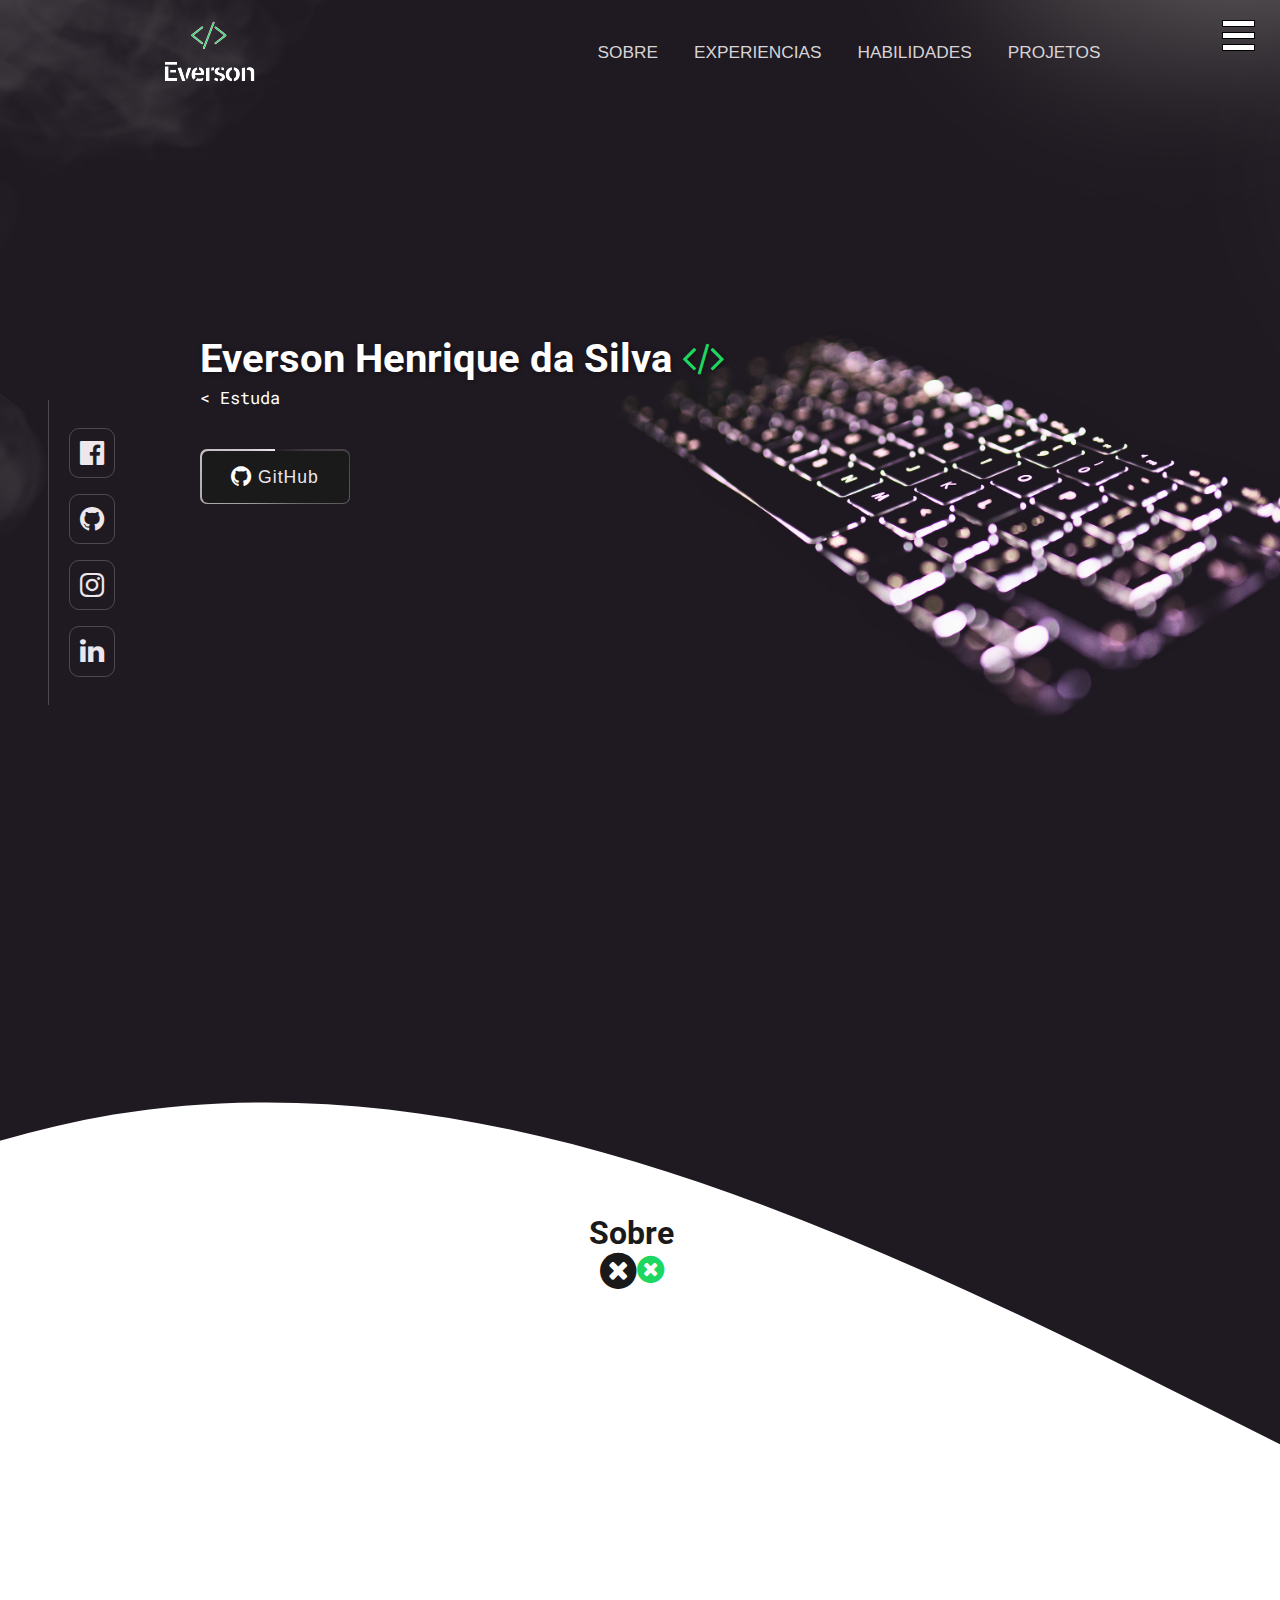
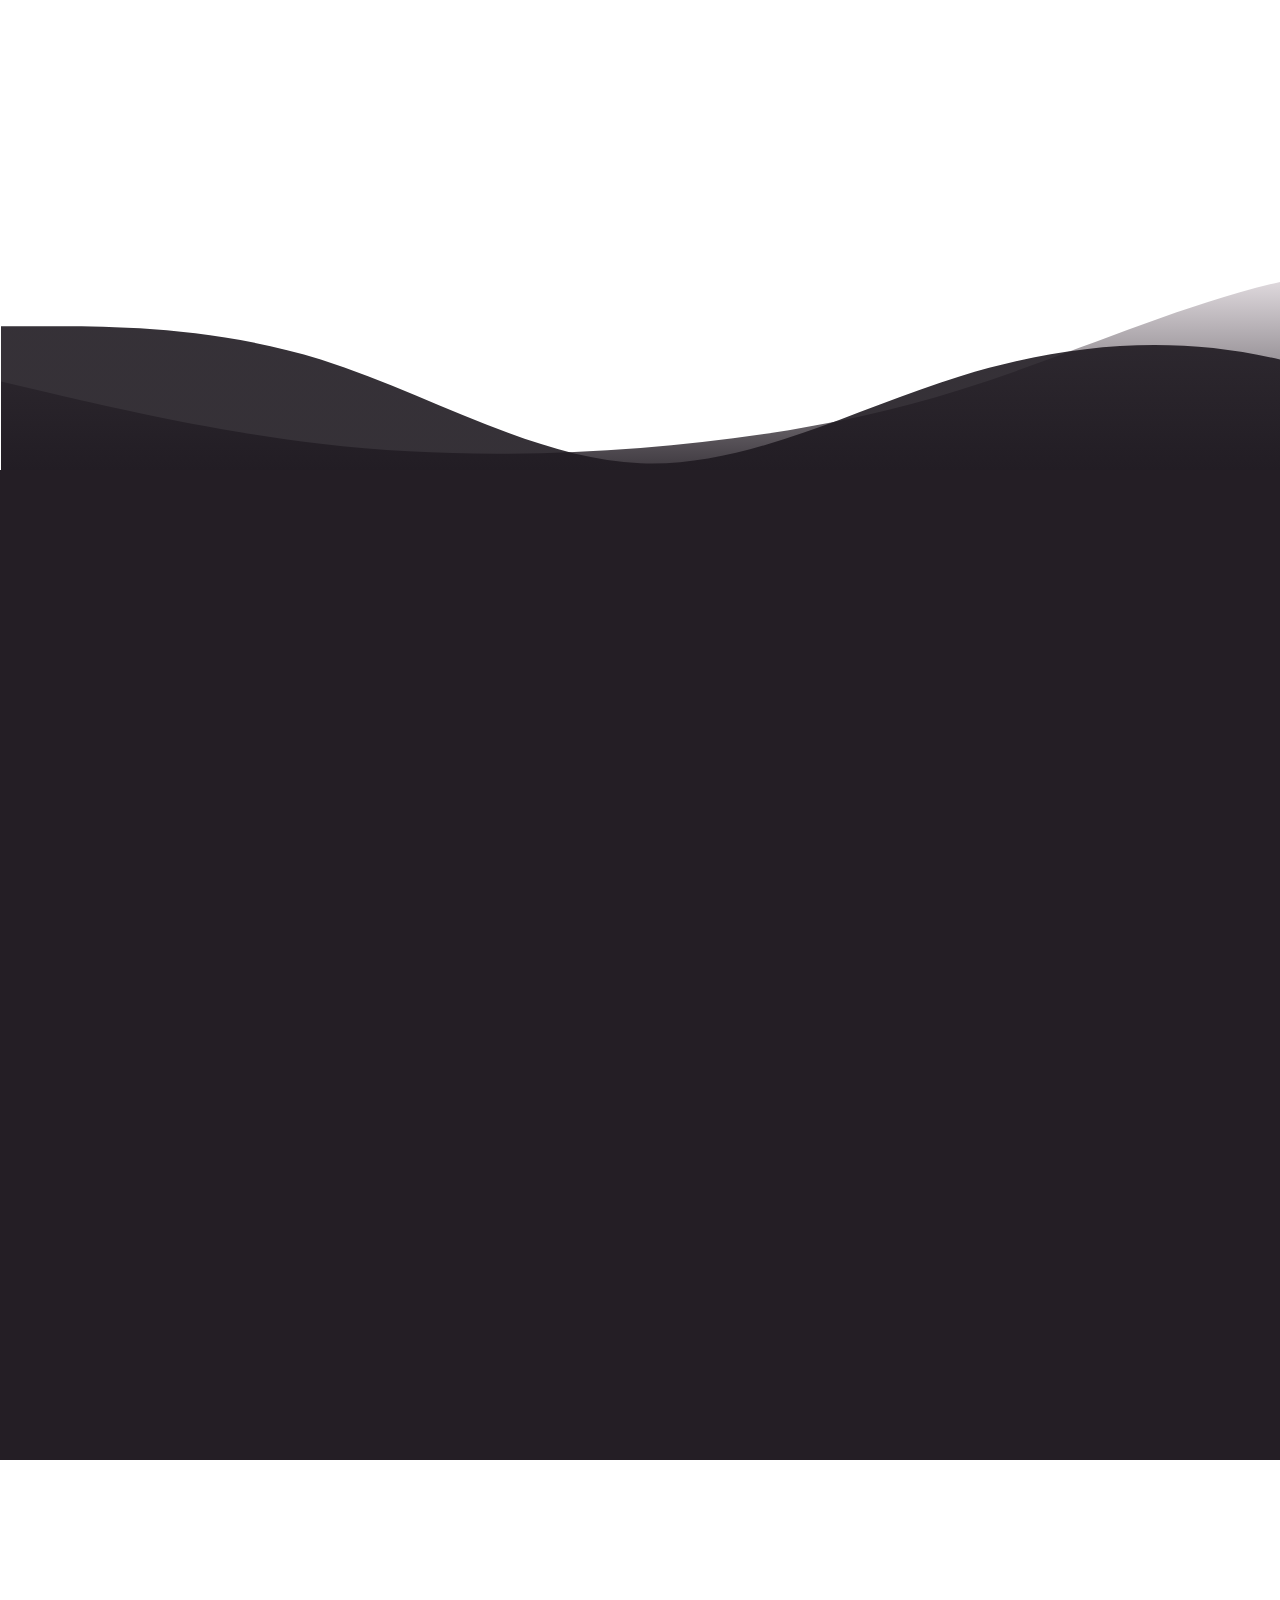
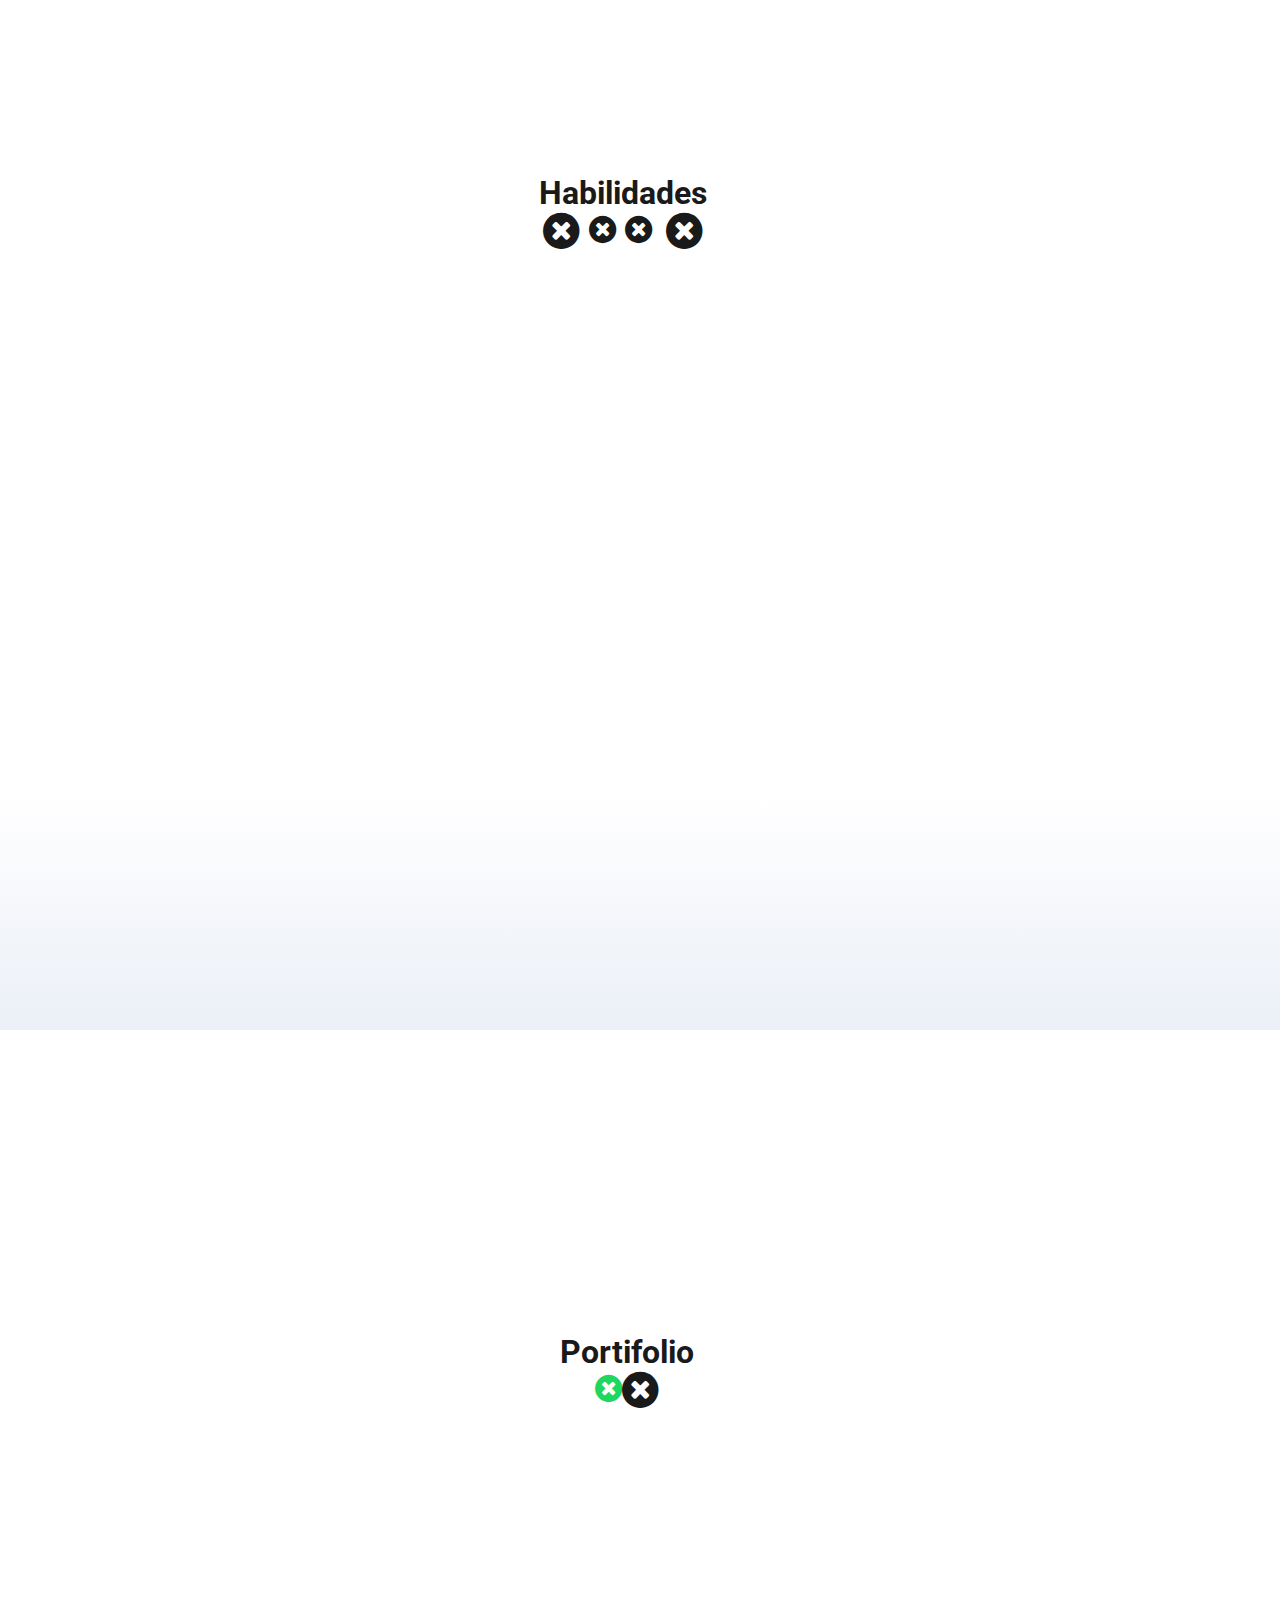
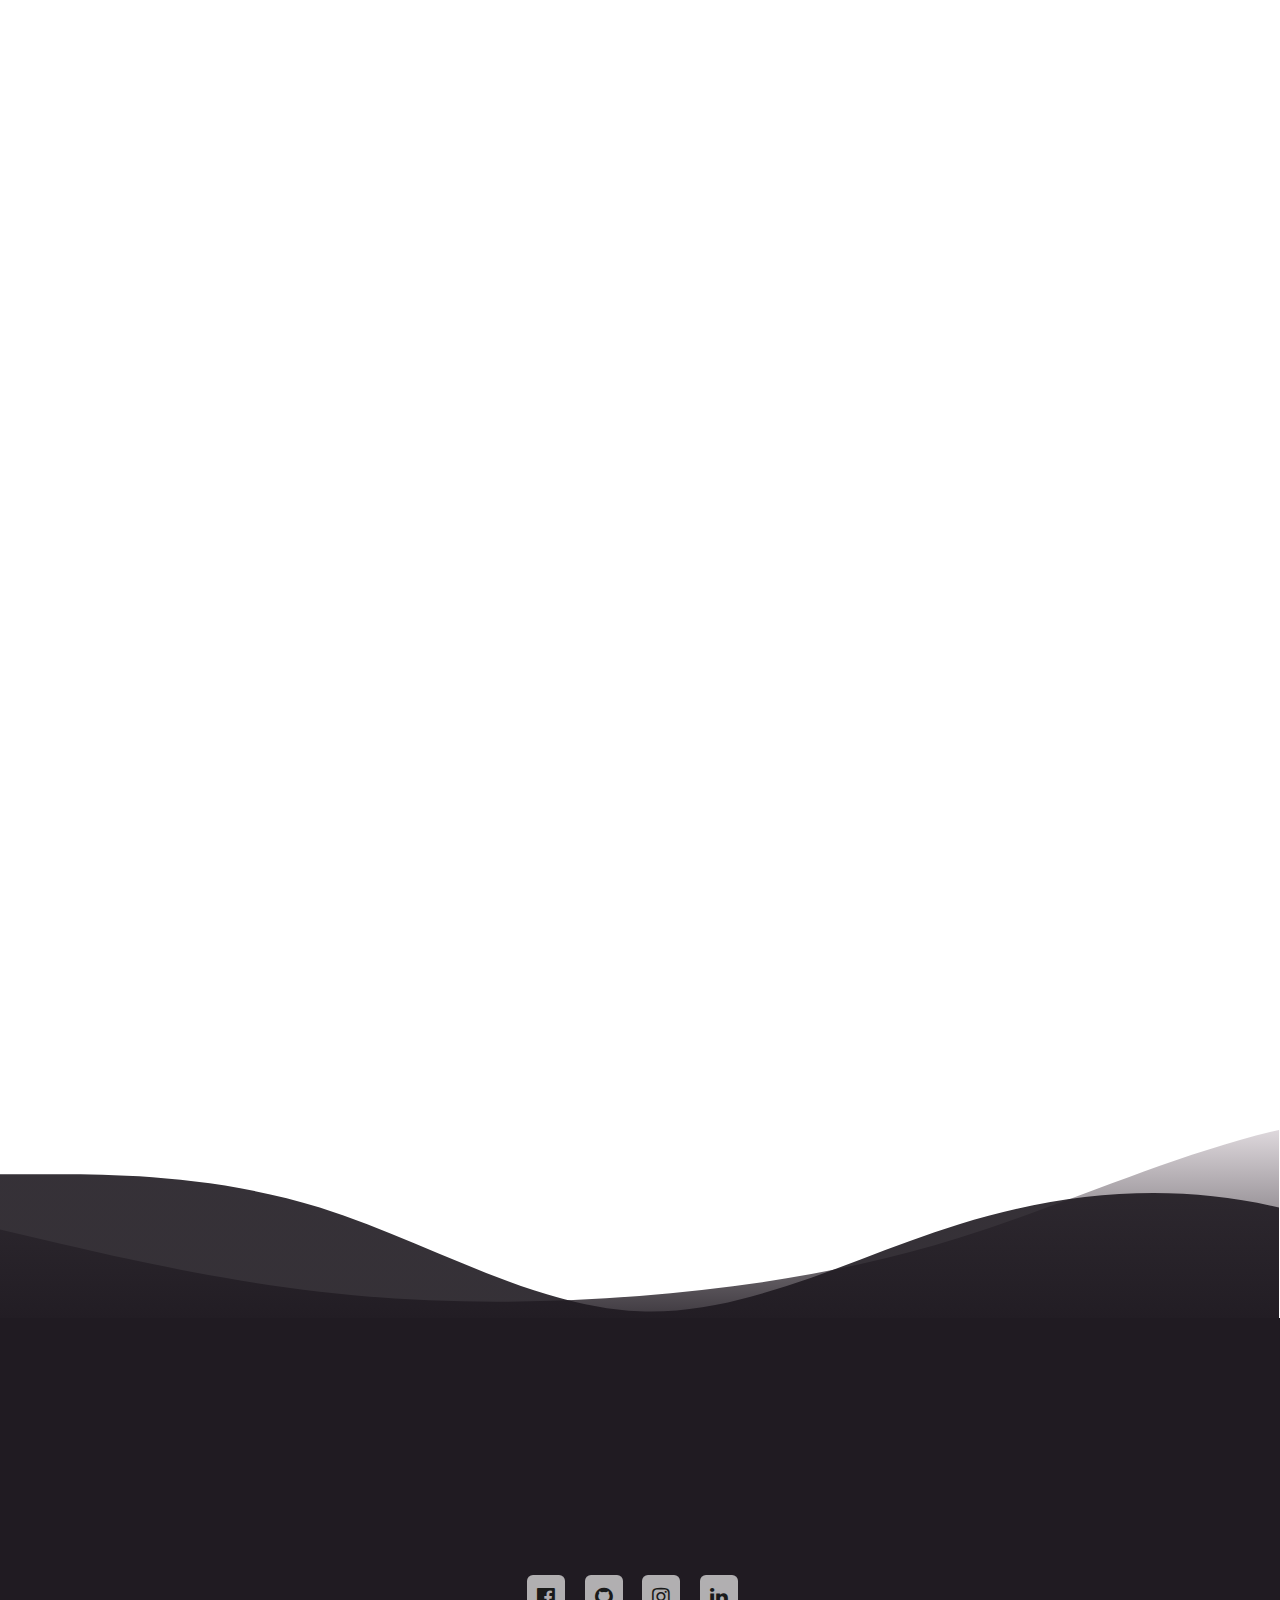
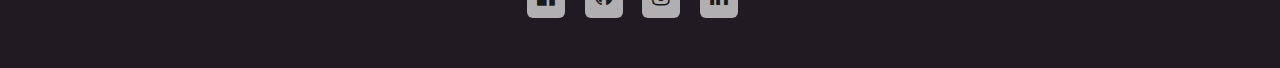
==== newPortifolio/index.html @ 1d838798 "Update index.html" ====
<!DOCTYPE html>
<html lang="pt-br">
<head>
    <meta charset="UTF-8">
    <meta http-equiv="X-UA-Compatible" content="IE=edge">
    <meta name="viewport" content="width=device-width, initial-scale=1.0">
    <title>Everson Henrique</title>
    <link rel="shortcut icon" href="../newPortifolio/imagens/favicon/favicon.ico" type="image/x-icon">
    <!-- CSS Principal -->
    <link rel="stylesheet" href="../newPortifolio/css/style.css" media="all">
    <!-- MediaQuery (CSS) -->
    <link rel="stylesheet" href="../newPortifolio/css/mediaQuery/style.css">
    <!-- Biblioteca para icones -->
    <link rel="stylesheet" href="https://cdnjs.cloudflare.com/ajax/libs/font-awesome/4.7.0/css/font-awesome.min.css">

</head>
<body>
    <main>
        <div id="barras">
            <div class="menu"></div>
            <div class="menu"></div>
            <div class="menu"></div>
        </div>
        <nav class="nav-off" id="menu">
            <div>
                <a href="#sobre" target="_self">sobre</a>
                <a href="#experi" target="_self">experiencias</a>
                <a href="#ling" target="_self">habilidades</a>
                <a href="#port" target="_self">projetos</a>
            </div>
            <span style="display: none;">
                <a href="https://www.facebook.com/eversoHenrique" target="_blank" rel="external"><i class="fa fa-facebook-official" aria-hidden="true"></i></a>
                <a href="https://github.com/EversonHenr1/" target="_blank" rel="external"><i class="fa fa-github"></i></a>
                <a href="https://www.instagram.com/everson_henr1/" target="_blank" rel="external"><i class="fa fa-instagram"></i></a>
                <a href="https://www.linkedin.com/in/everson-henrique-da-silva/" target="_blank" rel="external"><i class="fa fa-linkedin"></i></a>
            </span>
        </nav>
        <section id="home" >
            <header>
                <div>
                    <img src="../newPortifolio/imagens/logo/logo_180px.png" alt="logo" class="logo">
                </div>
                <div class="init-hidden">
                    <a href="#sobre" target="_self">sobre</a>
                    <a href="#experi" target="_self">experiencias</a>
                    <a href="#ling" target="_self">habilidades</a>
                    <a href="#port" target="_self">projetos</a>
                </div>
            </header>
            <div class="social fa-stack fa-lg"> 
                <a href="https://www.facebook.com/eversoHenrique" target="_blank" rel="external"><i class="fa fa-facebook-official" aria-hidden="true"></i></a>
                <a href="https://github.com/EversonHenr1/" target="_blank" rel="external"><i class="fa fa-github"></i></a>
                <a href="https://www.instagram.com/everson_henr1/" target="_blank" rel="external"><i class="fa fa-instagram"></i></a>
                <a href="https://www.linkedin.com/in/everson-henrique-da-silva/" target="_blank" rel="external"><i class="fa fa-linkedin"></i></a>
            </div>
            <article>
                <h1>Everson Henrique da Silva <i class="fa fa-code" aria-hidden="true" style="color: #1ed760;"></i></h1>
                <p id="legenda"></p>
                <div class="containerBtn">
                    <div class="btnDiv">
                        <a href="https://github.com/EversonHenr1/" target="_blank" rel="external" class="btn_rotation"><i class="fa fa-github fa-lg" style="color: white;"></i> GitHub</a>
                    </div>
                </div>
            </article>
        </section>
        <section id="perfil">
            <h2 id="sobre">     
                <span>
                    <i class="fa fa-times-circle fa-lg" aria-hidden="true"></i><i class="fa fa-times-circle" aria-hidden="true" style="color: #1ed760;"></i>
                </span>
                Sobre
            </h2>
            <div id="container-foto" class="init-hidden">
                <img src="../newPortifolio/imagens/eu.jpg" alt="Foto Everson Henrique" id="eu">
            </div>
            <article class="init-hidden">
                <p>Olá meu nome é Everson Henrique, tenho 19 anos já trabalhei como jovem aprendeiz administrativo e no supermercado X; durante minha jornada percebi que deveria seguir na areá de tecnogia pela qual tenho paixão e muita vontade de aprender, curso Analise e Desenvolvimento de Sistemas no centro universitario Eniac; durante todas minhas experiencias busquei sempre aprender diversas habilidades como: Comunicação assertiva, pro-atividade, Agilidade, Pensamento critico. e hoje em dia busco minha primeira oportunidade de entrar na areá de Tecnologia.</p>
                <ul>
                    <li><strong>nome: </strong> Everson Henrique</li>
                    <li><strong>idade: </strong>19 anos</li>
                    <li><strong style="padding-right: 7px;">email:</strong>eversonhenriquepro781@gmail.com</li>
                    <li><strong>cel: </strong>(11) 95410-8044</li>
                    <li><strong>cidade: </strong>Guarulhos - SP</li>
                </ul>
                <a href="../newPortifolio/dowload/curriculo.rar" class="btn_green" class="init-hidden" style="z-index: 1;"  type="application/x-rar-compressed" id="btn_curriculo">
                    curriculo   
                    <i class="fa fa-cloud-download fa-lg" aria-hidden="true"></i>
                </a>
            </article>
            <div class="onda">
                <img src="../newPortifolio/imagens/svg/wave.svg" alt="fundo em formato de onda">
            </div>
        </section>
        <section id="experiencia">
            <article>
                <aside id="containerEX" class="init-hidden">
                    <h2 id="experi">
                        <span>
                            <i class="fa fa-times-circle" aria-hidden="true" style="color: #1ed760;"></i><i class="fa fa-times-circle fa-lg" aria-hidden="true"></i>
                        </span>
                        Experiências
                    </h2>
                    <h3>Empresas</h3>
                    <ul>
                        <li id="ex1" class="btnHoverEX">New</li>
                        <li id="ex2">Pajuçara</li>
                        <li id="ex3">XSupermecados</li>
                    </ul>
                </aside>
                <aside id="containerDesc" class="init-hidden">
                    <div>
                    <h3 id="titulo">Estagiario ou Junior TI</h3>
                    <span id="data">
                        coming soon
                    </span>
                    <p id="text">Estou em busca de uma oportunidade na qual possa adquirir novas experiências, como ingressante na área de TI, na qual curso faculade e conheço algumas linguagens como apresentado abaixo;</p>
                    <a href="" class="btn_green" id="site" target="_blank">site <i class="fa fa-external-link" aria-hidden="true"></i></a> 
                    <a href=""  class="btn_green" id="linkedin" target="_blank"> linkedin<i class="fa fa-linkedin-square" aria-hidden="true"></i></a>
                    </div>
                </aside>
            </article>
        </section>
        <section id="habilidades">
            <h2 id="ling">
                <span>
                    <i class="fa fa-times-circle fa-lg" aria-hidden="true" ></i>
                    <i class="fa fa-times-circle" aria-hidden="true" ></i>
                    <i class="fa fa-times-circle" aria-hidden="true" ></i>
                    <i class="fa fa-times-circle fa-lg" aria-hidden="true" style="margin-left: 5px;"></i>
                </span>
                Habilidades
            </h2>
            <article id="container-graficos" class="init-hidden">
                <i class="fa fa-times-circle fa-2x" aria-hidden="true" style="float: right;"></i>
                <aside>
                    <div>
                        <span>Excel</span>
                        <p>(40%)</p>
                        <div class="bar">
                            <div class="progress" style="width: 40%;"></div>
                        </div>
                    </div> 
                    <div> 
                        <span>HTML</span>
                        <p>(70%)</p>
                        <div class="bar">
                            <div class="progress" style="width: 70%;"></div>
                        </div> 
                    </div>
                    <div>  
                        <span>CSS</span>
                        <p>(68%)</p>
                        <div class="bar">
                            <div class="progress" style="width: 68%;"></div>
                        </div> 
                    </div> 
                    <div>    
                        <span>Javascript</span>
                        <p>(30%)</p>
                        <div class="bar">
                          <div class="progress" style="width: 30%;"></div>
                        </div> 
                    </div>
                    <div>   
                        <span>Banco SQL</span>
                        <p>(40%)</p>
                        <div class="bar">
                            <div class="progress" style="width: 40%;"></div>
                        </div>
                    </div> 
                    <div>
                        <span>JAVA (Android)</span>
                        <p>(45%)</p>
                        <div class="bar">
                            <div class="progress" style="width: 45%;"></div>
                        </div>
                    </div>
                    <div>
                        <span>XML (Android)</span>
                        <p>(70%)</p>
                        <div class="bar">
                            <div class="progress" style="width: 70%;"></div>
                        </div>
                    </div>
                    <div>
                        <span>Linguagem C</span>
                        <p>(35%)</p>
                        <div class="bar">
                            <div class="progress" style="width: 35%;"></div>
                        </div>
                    </div>
                    <div>
                        <span>Linguagem UML</span>
                        <p>(36%)</p>
                        <div class="bar">
                            <div class="progress" style="width: 36%;"></div>
                        </div>
                    </div> 
                </aside>
                <i class="fa fa-times-circle fa-2x" aria-hidden="true"></i>
                <i class="fa fa-times fa-2x" aria-hidden="true"></i>
            </article>
        </section>
        <section id="projetos">
            <h2 id="port">
                <span>
                    <i class="fa fa-times-circle" aria-hidden="true" style="color: #1ed760;"></i><i class="fa fa-times-circle fa-lg" aria-hidden="true"></i>
                </span>
                Portifolio
            </h2>
            <article>
                <div class="projeto  init-hidden" id="zoo">
                    <a href="https://eversonhenr1.github.io/site_Zoologico_Guarulhos/Zoologico/" target="_blank">
                        <div>
                            <i class="fa fa-link fa-5x" aria-hidden="true"></i>
                            <h4>zoologico guarulhos</h4>
                            <p>Projeto acâdemico (primeiro site), reformulação site site Zoologico de Guarulhos</p>
                        </div>
                    </a> 
                </div>
                <div class="projeto init-hidden" id="cp">
                    <a href="https://eversonhenr1.github.io/site_Cp_Fitness/Home/" target="_blank">
                        <div>
                            <i class="fa fa-link fa-5x" aria-hidden="true"></i>
                            <h4>Academia CP Fitness</h4>
                            <p>Projeto acâdemico (primeiro site com banco de dados), desenvolver um site que tenha Banco da dados SQL</p>
                        </div>
                    </a> 
                </div>
                <div class="projeto init-hidden" id="zooNEW" >
                    <a href="#zooNEw" >
                        <div style="cursor: not-allowed;">
                            <i class="fa fa-lock fa-5x" aria-hidden="true"></i>
                            <h4>Zoologico reformulado</h4>
                            <p>Em processo de Desenvolvimento. reformulação do meu primeiro site com novos conhecimentos adquiridos</p>
                        </div>
                    </a> 
                </div>
                <div class="projeto init-hidden" id="porti">
                    <a href="https://eversonhenr1.github.io/portifolio/" target="_blank">
                        <div>
                            <i class="fa fa-link fa-5x" aria-hidden="true"></i>
                            <h4>Portifolio Base</h4>
                            <p>Primeiro portifolio desenvolvido, somente para adquirir uma base</p>
                        </div>
                    </a>
                </div>
                <div class="projeto init-hidden" id="multiplica">
                    <a href="https://www.youtube.com/watch?v=cGCnGwEJFhk" target="_blank">
                        <div>
                            <i class="fa fa-youtube-play fa-5x" aria-hidden="true"></i>
                            <h4>Multiplica</h4>
                            <p>Aplicativo de finanças desenvolvido em JAVA,XML,SQL Lite no Android Studio</p>
                        </div>
                    </a>
                </div>
            </article> 
            <div class="onda">
                <img src="../newPortifolio/imagens/svg/wave.svg" alt="imagem de fundo com formato de onda">
            </div>
        </section>
        <footer>
            <h3 class="init-hidden">Everson Henrique da Silva</h3>
            <div class="init-hidden">
                <h4>Imagem</h4>
                <a href="https://br.freepik.com/vetores-gratis/fundo-desfocado-em-tom-pastel-de-pessego-suave_16359104.htm#query=texturas%20degrade&position=18&from_view=search&track=ais" target="_blank">Imagem de rawpixel.com no Freepik </a> 
            </div>
            <h4 class="init-hidden">Social</h4>
            <a href="https://www.facebook.com/eversoHenrique" target="_blank" rel="external"><i class="fa fa-facebook-official"></i></a>
            <a href="https://github.com/EversonHenr1/" target="_blank" rel="external"><i class="fa fa-github"></i></a>
            <a href="https://www.instagram.com/everson_henr1/" target="_blank" rel="external"><i class="fa fa-instagram"></i></a>
            <a href="https://www.linkedin.com/in/everson-henrique-da-silva/" target="_blank" rel="external"><i class="fa fa-linkedin"></i></a>
            <p class="init-hidden">© Copyright 2023 - Everson Henrique - Todos os direitos Reservados.</p>
        </footer>
    </main>
    <script src="../newPortifolio/javaScript/scroll.js"></script>
    <script src="../newPortifolio/javaScript/interacoes.js"></script>
</body>
</html>
---- newPortifolio/css/style.css ----
@charset "UTF-8";

/* Fontes */

@import url('https://fonts.cdnfonts.com/css/gotham');
@import url('https://fonts.googleapis.com/css2?family=Roboto+Mono:wght@400;500;700&display=swap');
@import url('https://fonts.googleapis.com/css2?family=Alfa+Slab+One&family=Chivo+Mono:wght@300&family=Kanit:wght@600;900&family=Roboto:wght@100;400;500&display=swap');


/* Variaveis */

:root{
    
    --cor-fundo-1:#1F1A21;
    --cor-destaque-1:#1ed760;
    --cor-destaque-2:#17C3B2;
    --cor-detalhes-1:#EDE7EB;
    --fonte-normal-1:Gotham,Arial, Helvetica, sans-serif;
    --fonte-mono-1:Roboto Mono,'Courier New', Courier, monospace;
}

/* Configurações Gerais */

*{
    margin: 0px;
    padding: 0px;
    box-sizing: border-box;
    color: var(--cor-fundo-1);
    font-family: var(--fonte-normal-1);
}

/* Padrão */

section{
    min-height: 100vh;

    max-width: 100vw; 
    transition: width 0.6s ease-in-out;
}
a{
    text-decoration: none;
    font-size: 1.1em;
}
li{
    font-family: var(--fonte-normal-1);
}
p{
    font-family: var(--fonte-normal-1);
    font-size: 1.07em;
    line-height: 1.3em;
}
h1{
    color: white;
}
h2{
    padding: 5px 0px;
    font-size: 2em;
    width: min-content;
    display: flex;
    flex-wrap: wrap-reverse;
    color: var(--cor-fundo-1);
    justify-content: center;
    margin: auto;
    font-family:Roboto;
    position: absolute;
    top:30% ;
    left: 50%;
    transform:translate(-60%,-50%);
}
h2 >span > i{
    color: var(--cor-fundo-1);
}
h3{
    font-family:Arial, Helvetica, sans-serif;
    font-weight: lighter;
    color: white;
}

/* Classes */

/* BOTÕES */

/* Botão Rotatorio */

.containerBtn{
    margin-top: 40px;
}
.btnDiv{
    display: flex;
    position: relative;
    width: 150px;
    height: 55px;
    border-radius: 7px;
    overflow: hidden;
    align-items: center;
    justify-content: center;
}
.btnDiv::before{
    content: "";
    position: absolute;
    width: 200px;
    height: 200px;
    background: conic-gradient(#1F1A21,var(--cor-detalhes-1));
    animation:  rotacao 1.9s ease infinite;
    transition:  1s ease;
}
@keyframes rotacao {
    100%{
        transform: rotate(360deg);
    }
}
.containerBtn:hover .btnDiv::before{
    background: var(--cor-detalhes-1);
}
a.btn_rotation{
    position: absolute;
    display: block;
    width: 147px;
    height: 52px;
    background-color: var(--cor-fundo-1);
    text-align: center;
    line-height: 52px;
    border-radius: 6px;
    color: var(--cor-detalhes-1);
    font-size: 1.1em;
    letter-spacing: 1px;
}
/* Botão Green - Icones */
.btn_green{
    position: relative;
    text-transform: uppercase;
    padding: 23px 40px;
    border: 1px solid rgba(0, 0, 0, 0.151);
    font-size: 1.1em;
    background-color: white;
    transition: 0.4s ease-in-out;  
}
.btn_green::before{
    content: " ";
    width: 0%;
    height: 0%;
    bottom: 0px;
    left: 0px;
    transition: 0.4s ease-in-out;
    background-color: transparent;
    position: absolute;
    z-index: 1;
}
.btn_green:hover{
    border-width:0px;
}
.btn_green:hover::before{
    width: 100%;
    height: 100%;
    left: 50%;
    top: 50%;
    transform: translate(-50%,-50%);
    border: 3px solid var(--cor-destaque-1);
    box-shadow: 1px 1px 3px #1ed75f3a;
}
.btn_green > i:nth-child(1){
    margin-left: 24px;
}
/* Barras de experiencias*/
.bar{
    width: 350px;
    height: 25px;
    background-color: #ffffffce;
    border: 1px solid var(--cor-fundo-1);
    margin-top: 6px;
}
.progress{
    width: 20%;
    height: 100%;
    border-right: 1px solid var(--cor-fundo-1) ;
    background-color: var(--cor-destaque-1);
}
/* Cabeçario */
header{
    padding-top: 20px;
    display: flex;
    align-items: center;
    justify-content: space-around;
}
header > div{
    display: flex;
}
header > div > a{
    color: #d8d3d6;
    display: block;
    cursor: pointer;
    font-size: 1.08em;
    padding: 5px;
    margin: 13px;
    text-transform: uppercase;
    position: relative;
}
header > div > a::after{
    content: " ";
    width:  0%;
    height: 3px;
    background-color: var(--cor-destaque-1);
    position: absolute;
    top: 30px;
    left: 0px;
    transition: 0.5s ease-in-out;
}
header > div > a:hover::after{
    width: 100%;
}
/* Home */
#home{
    background-color: var(--cor-fundo-1);
    background: url(../background/background.png) center center no-repeat;
    background-size: cover;
    position: relative;
}
/* Home - Social */
#home > div{
    position: absolute;
    top:400px;
    margin-left: 48px;
    height: max-content;
    padding: 20px;
    border-left: 1px solid #ffffff34;
}
#home > div > a{
    display: block;
}
#home > div > a > i{
    font-size: 1.2em;
    margin:8px 0px;
    padding: 10px;
    color: var(--cor-detalhes-1);
    border: 1.8px ridge #ffffff34;
    border-radius: 10px;
} 
#home > div > a:hover > i{
    transition: all 0.25s ease-in-out;
    border-color: var(--cor-detalhes-1);
    color: var(--cor-fundo-1);
    background-color: #ffffff34;
} 
#home >div:hover{
    transition: border 0.25s ease-in-out;
    border-color: #1ed760;
}
/* Home - Titulo/Nome */
#home > article{
    width: fit-content;
    margin-top: 250px;
    margin-left: 200px;
}
#home > article > h1{
    font-size: 2.5em;
    font-family: "roboto";
    text-shadow: 1px 1px 5px #0000006b;
    margin-bottom: 5px;
}
#home > article > p{
    color: white;
    font-family: var(--fonte-mono-1);
}
/* Menu */
#barras{
    width:min-content;
    z-index: 2;
    display: flex;
    flex-wrap: wrap;
    padding: 10px;
    overflow: hidden;
    position: fixed;
    top: 10px;
    right: 15px;
    cursor: pointer;
   transition: 0.4S ease-in-out;
}
.menu{
    width: 33px;
    margin-bottom: 5px;
    height: 7px;
    border: 1px solid black;
    transition: 0.5s ease-in-out;
    background-color: white;
}
.xBAr:nth-of-type(1){
    transform:rotate(60deg);
    translate: 0px 10px;
}
.xBAr:nth-of-type(2){
    transform:rotate(120deg);
}
.xBAr:nth-of-type(3){
    opacity: 0;
}
nav{
    height: max-content;
    z-index: 1;
    background-color: rgba(255, 255, 255, 0.815);
    position: fixed;
    top: 0px;
    overflow: hidden;
    box-shadow: 1px 1px 1px black;
}
.nav-hidden{
    transition: 0.5s ease-in-out;
    width: 100%;
}
.nav-off{
    transition: 0.5s ease-in-out;
    width: 0px;
}
nav > div{
    padding: 20px;
    margin: auto;
    display: flex;
    justify-content: center;
}
nav >div > a{
    color: var(--cor-fundo-1);
    display: block;
    cursor: pointer;
    font-size: 1.08em;
    padding: 5px;
    margin: 0px 30px;
    text-transform: uppercase;
    position: relative;
}
nav >div > a::after{
    content: " ";
    width: 0%;
    height: 2px;
    background-color: var(--cor-fundo-1);
    position: absolute;
    top: 30px;
    left: 0px;
    transition: 0.5s ease-in-out;
}
nav >div > a:hover::after{
    width: 100%;
}
/* Perfil */
#perfil{
    position: relative;
    padding: 1px;
    min-height: 130vh;
    background: no-repeat;
    background-position: top center;
    background-size: cover;
    background-image: url(../imagens/svg/wave\ 2.svg);
}
/* FOTO  SOBRE*/
#container-foto{
    position: absolute;
    top: 60%;
    left: 40%;
    width: 400px;
    height: 500px;
    transform: translate(-90% ,-50%);
}
#eu{
    width: 90%;
    height: 100%;
    border: 2px solid var(--cor-fundo-1);
    outline: 2px solid var(--cor-fundo-1);
    outline-offset: 4px;
 }
/* Texto Sobre Mim */
#perfil >article{
    position: absolute;
    top: 58%;
    left: 55%;
    transform: translate(-20% ,-50%);
    max-width: 550px;
}
#perfil> article > p {
    text-align: justify;
    color: var(--cor-fundo-1);
    margin-bottom: 20px;
}
#perfil > article> ul{
    columns: 2;
    list-style-type: none;
}
#perfil > article> ul > li{
    font-size: 1.08em;
    line-height: 1.5em;
}
#perfil > article> ul > li > strong{
    color: var(--cor-destaque-1);
}
.onda{
    cursor: default;
    margin-top: 700px;
    position: absolute;
    bottom: -40px;
    width:99.9%;
}
/* botão curriculo */
#btn_curriculo{
    top: 60px;
}
/* Experiencias */
#experiencia{
    position: relative;
    background-color: #241E25;
    min-height: 110vh;
}
#experiencia > article{
    position: absolute;
    top: 50%;
    left: 50%;
    transform: translate(-50%,-50%);
    display: flex;
    width: 80%;
    height: 80%;
}
#experiencia > article >aside >h2{
    top: 10%;
    color: white;
}
#experiencia > article >aside >h2>span>i{
    margin-right: 5px;
    color: white;
}
#experiencia > article >aside{
    height: 100%;
}
#experiencia li{
    color: white;
}
/* container da esquerda */
#containerEX{
    padding-top: 22.5%;
    width: 30%;
    text-align: left;
    border-right: 2px solid rgba(0, 0, 0, 0.61);
}
#containerEX > h3{
    text-align: left;
    padding-left: 70px;
    color: var(--cor-destaque-1);
    font-family: roboto;
    font-size: 1.5em;
    border-left: 3px solid var(--cor-destaque-1);
}
#containerEX > ul {
    margin-top:130px;
    list-style: none;
    text-transform: lowercase;
    margin-right: 30px;
}
#containerEX > ul > li{
    padding-left: 70px;
    font-size: 1.4em;
    padding: 10px;
    cursor: pointer;
    font-family: roboto;
    font-weight: 300;
    text-shadow: 1px 1px 2px rgba(255, 255, 255, 0.603);
    margin-top: 8px;
    box-sizing: border-box;
    border-left: 3px solid #2c272e;
    transition: 0.1s ease-in-out;
 }
 #containerEX > ul > li:hover{
    border-left: 3px solid var(--cor-destaque-1);
    background-color: #00000057;
 }
.btnHoverEX{
    border-color: var(--cor-destaque-1) !important;
    background-color: #00000057;
 }
 #site{
    opacity: 0;
 }
 #linkedin{
    opacity: 0;
 }
/* container da Direita */
#containerDesc{
    width: 70%;
    padding-top: 200px;
}
#containerDesc>div{
    position: absolute;
    left: 40%;
    transform: translate(unset,-40%);
}
#containerDesc>div > h3{
    font-size: 1.6em;
    font-weight: normal !important;
}
#containerDesc>div > h3,#containerDesc>div > p,#containerDesc>div > span,#containerDesc>div > a{
    color: white;
    font-family: roboto;
    font-weight: lighter;
    font-size: 1.35em;
    padding: 25px 0px;
}
#containerDesc>div > p{
    text-align: justify;
    padding-bottom: 55px;
}
#containerDesc>div > span{
    display: block;
    font-weight: normal;
    width: 100%;
    color: var(--cor-destaque-1);
    text-align: right;
    font-size: 1.2em;
}
#containerDesc>div > a {
    border: 1px solid white;
    padding: 5px 10px;
    margin-right: 20px;
    font-size: 1.5em !important;
    background-color: #2c272e !important;
}
#containerDesc>div > a :hover{
    border-width:0px ;
}
#containerDesc>div > a:hover > i{
    color: var(--cor-destaque-1) !important;
}
#containerDesc>div > a > i{
    color: white;
    padding-left: 10px; 
}
/* Habilidades */
#habilidades{
    position: relative;
    min-height: 130vh;
    background-image: linear-gradient(#fff 80%,#EBEFF7);
}
#container-graficos{
    width: 70vw;
    position: absolute;
    left: 50%;
    top: 70%;
    transform: translate(-50% , -50%);
    border-top: 2px solid black;
    border-bottom: 2px solid black;
    padding-top: 20px;
    padding-bottom: 50px;
}
#container-graficos > aside{
    display: flex;
    flex-wrap: wrap;
    flex-shrink: 0;
    width: 100%;
    height: 50%;
    padding: 15px;
    padding-bottom: 20px;
    justify-content: center;
    margin: auto 10px;
    border-radius: 20px;
}
#container-graficos > aside >div{
    margin-top: 20px;
    margin-right: 6%;
}
#container-graficos > aside >div > span{
    font-size: 1.1em;
    font-weight: bolder;
    text-transform: lowercase;
    padding-bottom: 65px;
}
#container-graficos > aside >div > p{
    float: right;
}
/* Projetos */
#projetos{
    min-height: 120vh;
    padding-bottom: 150px;
    position: relative;
    background: no-repeat url(../background/16359104_v904-nunny-017-a\ \(1\).jpg) center top;
    background-size: cover; 
}
#projetos > h2{
    top: 18%;
    color: var(--cor-fundo-1);
}
#projetos > article{
    border-radius: 20px;
    display: flex;
    flex-wrap: wrap;
    width: 100%;
    gap: 52px;
    justify-content: center;
    padding: 30px;
    margin:  auto;
    padding-top: 500px; 
}
/* Hover - Projetos */
.projeto{
    position: relative;
}
.projeto > a> div{
    cursor: pointer;
    opacity: 0;
    position: absolute;
    bottom: 0%;
    height: 0%;
    width: fit-content;
    background-color: rgba(255, 255, 255, 0.603);
    overflow: hidden;
    text-align: center;
    font-family: var(--fonte-normal-1);
    padding: 10px;
    padding-top: 70px;
    transition: 0.5s ease-in-out;
}
.projeto:hover >a> div{
    opacity: 1;
    height: 100%;
}
.projeto >a> div > h4{
    font-weight: normal;
    font-size: 1.5em !important;
    text-transform: uppercase;
    color: white;
    text-shadow: 1px 1px 0.9px black;
    font-family: Roboto;
    padding: 25px 0px;
}
.projeto >a> div > i{
    color: var(--cor-fundo-1);
    text-shadow: 2px 2px 2px black;
}
.projeto >a> div > p{
    font-size: 1.1em !important;
    text-shadow: 2px 2px 1px black;
    color: white;
    text-align: justify !important;
    padding: 20px 20px;
}
/* Card Projeto */
.projeto{
    width: 523px;
    height: 368px;
    border:  1px solid rgba(0, 0, 0, 0.336);
    background-image: url(../imagens/Sem\ título\ \(1\).png);
    background-size: contain;
    background-repeat: no-repeat;
    background-position: center center;
    box-shadow: 0px 1px 1px 1px rgba(0, 0, 0, 0.158);
}
/* imagens projetos */
#zoo{
    background-image: url(../imagens/projetos/zoo.png);
}
#cp{
    background-image: url(../imagens/projetos/cpfitness.png);
}
#zooNEW{
    background-image: url(../imagens/projetos/zologico.png);
    background-size: 105% 98% ;
}
#porti{
    background-image: url(../imagens/projetos/portifolio.png);
}
#multiplica{
    background-image: url(../imagens/projetos/multiplica.png);
}
/* Rodapé */
footer{
    position: relative;
    height: 350px;
    background-color: #201b22;
    text-align: center;
    padding-top: 90px;
}
footer > h3{
    width: 100%;
    font-size: 1.7em;
    font-weight: bolder;
    text-align: center;
}
footer > h4 , footer > div >h4{
    padding: 20px 0px;
    font-size: 1.2em;
}
footer > h3, footer > h4,footer > p {
    color: white;
}
footer > a{
    padding: 10px;
    background-color: #ffffffa6;
    margin-right: 15px;
    font-size: 1.3em;
    border-radius: 6px;
 }
 footer > a:hover{
    opacity: 0.2;
 }
 footer > p{
    width: 100%;
    position: absolute;
    bottom: 0px;
 }
 footer > div> h4{
    color: white;
 }
 footer > div> a{
    color: white;
    text-decoration: underline;
 }
 footer > a> i{
    color: #1A1A1A;
 }
 /* Efeito SCROLL */
.init-hidden{
    opacity: 0;
    transition:opacity 1s linear;
}
.init-hidden-off{
    opacity: 1;
}
::-webkit-scrollbar-track {
    background: var(--cor-fundo-1);
}
::-webkit-scrollbar {
    width: 12px;
    background: #F4F4F4;
    padding: 2px;
}
::-webkit-scrollbar-thumb {
    background: #dad7d7;
    border-radius: 10px;
}
---- newPortifolio/css/mediaQuery/style.css ----
@charset "UTF-8";
/* Fontes  */
@import url('https://fonts.cdnfonts.com/css/gotham');
@import url('https://fonts.googleapis.com/css2?family=Roboto+Mono:wght@400;500;700&display=swap');
@import url('https://fonts.googleapis.com/css2?family=Alfa+Slab+One&family=Chivo+Mono:wght@300&family=Kanit:wght@600;900&family=Roboto:wght@100;400;500&display=swap');
/* Configurações Gerais */
:root{
    /* Variaveis */
    --cor-fundo-1:#1A1A1A;
    --cor-destaque-1:#1ed760;
    --cor-destaque-2:#17C3B2;
    --cor-detalhes-1:#EDE7EB;
    --fonte-normal-1:Gotham,Arial, Helvetica, sans-serif;
    --fonte-mono-1:Roboto Mono,'Courier New', Courier, monospace;
}
/* Modificar de acordo com altura */
@media screen and (max-height:670px) and (min-width: 1000px){
    section{
        min-height: 1200px !important;
    }
    #experiencia{
        border-radius: 0px;
    }
}
/* media para celular e tablet (universal) */
@media screen and (max-width:992px){
    /* cabeçario */
    header > div:first-child{
        display: none;
    }
    *{
       font-size: 1em; 
    }
    /* home */
    #home > article{
        text-align: center;
        font-size: 1.1em;
        line-height: 1.8em;
        margin: 200px auto;
    }
    #home > article > h1{
        margin-bottom: 30px;
    }
    /* botão */
    .btnDiv{
        width: 100%;
    }
    .btn_rotation{
       color: var(--cor-fundo-1) !important;
       background-color:var(--cor-detalhes-1) !important;
       border: 2px solid black;
       height: 100%;
       width: 70% !important;
       transition: scale 0.3s ease-in-out;
    }
    .btn_rotation:hover{
        scale: 1.05;
    }
    .btn_rotation > i{
        color: black !important;
    }
    /* social */
    .social{
        display: none !important;
    }
    /* sobre - foto*/
    #eu{
        height: 367px;
        width: 286px;
    }
    #container-foto{
        display: block;
        transform: none;
        position: unset;
        width:fit-content;
        height: fit-content;
        margin: 90px auto;
    }
    #perfil > article{
       position: unset;
       transform: none;
       margin: auto;     
    }
    #perfil > article > p{
        font-size: 1.1em;
        line-height: 1.5em;
    }
    #perfil > article > ul >li{
        line-height: 1.9em;
    }
    #perfil{
        padding-top: 300px;
        padding-bottom: 300px;
    }
    /* curriculo */
    #btn_curriculo{
        display: block;
        margin: auto;
        text-align: center;
    }
    /* habilidades */
    #habilidades{
        padding: 30px 0px;
    }
    #ling{
        margin: 30px auto;
    }
    #container-graficos{
        position: unset;
        transform: none;
        margin:70px auto;
    }
    #habilidades{
        background-image: none;
    }
    /* projetos */
    #projetos{
        background-image: none;
        min-height: 100vh;
    }
    #projetos > article{
        padding-top:80px;
    }
    h2{
        position: unset;
        transform: none;
    }
    #sobre,#sobre>span>i{
        color: white;
    }
    /* menu  - mobile*/
    nav > div{
        background-color: var(--cor-detalhes-1);
        height: 100vh;
        display: block;
        padding-top: 15vh;
    }
    nav >div > a{
        text-align: center;
        padding: 25px;
        margin: 40px 60px;
        border-radius: 35px;
        border: 1px solid var(--cor-fundo-1);
        transition: 0.4s ease;
    }
    nav >div > a:hover{
        background-color: var(--cor-fundo-1);
        color: white;
        margin: 40px 40px;
    }
    nav >div > a::after{
        display: none;
    }
    nav>span{
        color: black;
        display: block !important;
        position: absolute;
        bottom: 1px;
        text-transform: uppercase;
        text-align: center;
        width: 100%;
    }
    nav>span>a{
        font-size: 2.5em;
        margin: 30px 20px;
    }
    nav>span>a>i{
        color: var(--cor-fundo-1);
    }
    nav>span>a:hover>i{
        color: gray ;
    }
}
/* media para tablet */
@media screen and (min-width:670px) and (max-width:992px) {
    .onda{
            width: 100%;
    }
    section{
            width: 100vw;
    }
    main{
            overflow: hidden;
    }
    #experi{
        position: absolute;
        top:5%;
        left: 38%;
        transform: (unset,-50%);
    }
    #experiencia{
        height: 80vh;
    }
    #habilidade{
        height: 80vh;
    }
    #experiencia> article{
        height: 100%;
        overflow: auto;
    }
    .projeto{
        margin-top: 59px;
    }
    /* esqueda */
    #containerEX{
        border-right: none;
        padding-bottom: 30px;
    }
    #containerEX > h3{
        padding-left: 20px;
    }
    #containerEX > ul>li{
        overflow: hidden;
    }
}
/* media para celular */
@media screen and (max-width:670px)  {
    #legenda{
     padding-bottom: 40px !important;
    }
    #perfil{
        padding-top: 0px;
    }
    #home{ 
        padding-bottom: 0px;
    }
    #sobre{
        padding-top: 160px;
    }
    #zooNEW{
        background-size:  120%;
    }
    header{
        display: none !important;
    }
    #home{
        padding-top: 1px;
        background-color: var(--cor-fundo-1);
        background-position: top center;
    }
    #home>article{
        padding-top: 20%;
        padding-left:  20px;
        padding-right:  20px;
    }
    #home>article > h1{
        font-size: 1.7em;
        text-shadow: 2px 2px 2px black;
    }
    #home>article > h1> i{
        display: none;
    }
    *{
        font-size: 0.95em;
    }
    #home>article > p{
        font-size: 1em;
        text-shadow: 2px 2px 2px black;
        padding-bottom: 100px;
    }
    .btn_rotation{
        box-shadow: 1px 1px 1px white; 
    }
    .btnDiv::before{
        display: none;
    }
    #perfil >article{
        padding: 25px;
        font-size: 1.2em;
    }
    #perfil >article>ul{
        columns: 1;
    }
    #perfil >article>ul>li{
        overflow: hidden;
        font-size: 1.2em;
        line-height: 1.9em;
    }
    #perfil >article>ul>li:nth-of-type(4)>strong{
        padding-right: 24px;
    }
    #perfil{
        margin-top: 0px;
        padding-top: 0px;
        margin-bottom: 30px;
    }
    #experiencia{
        min-height: 190vh;
    }
    #experiencia > article{
        display: block;
        height: 100%;
        position: unset;
        transform: none;
        margin: 0px auto;
       
    }
    #eu{
        height: 332px;
        width: 240px;
    }
    #containerEX{
        border: none;
        height: min-content !important;
        width: 100%;
        display: block;
        float: unset;
    }
    .onda> img{
       display: none;
    }
    #containerEX>ul{
        height: fit-content;
        margin-bottom: 90px;
        margin-right: 0px !important;
    }
    #containerEX>ul>li{
        text-align: center;
        font-weight: normal !important;
        padding: 18px 0px !important;
        margin: 20px 0px;
        border-left: none;
    }
    #containerDesc{
        height: fit-content !important;
        width: 100%;
        float: unset;
        display: block;
        padding: 0px !important;
    }
    #containerEX > h3{
       display: none;
    }
    #containerDesc>div{
        padding: 20px 0px;
        position: unset;
        text-align: center;
    }
    #containerDesc>div>span{
        text-align: center;
        font-size: 1.5em;
    }
    #containerDesc>div>h3{
        font-size: 2em;
        font-weight: normal !important;
    }
    #containerDesc>div>p{
        font-size: 1.5em !important; 
        padding: 80px 0px;
        line-height: 2.2em;
    }
    #containerDesc>div > a {
        display: block;
        font-size: 1.8em !important;
        width: 100%;
        padding: 17px;
        margin: 30px 0px;
    }
    #containerDesc>div > a >i{
        display: none;
    }
    .bar{
        width: 280px;
    }
    .projeto{
       height: 300px;
    }
    #experiencia{
       margin: 0px !important;
    }
}
/* Resolver um bug em determinado momento */
@media screen and (min-width:992px)and (max-width:1200px){
    #habilidades>article{
        width: 90%;
       
    }
    .projeto{
        max-width: 400px;
        height: 280px;
    } 
}
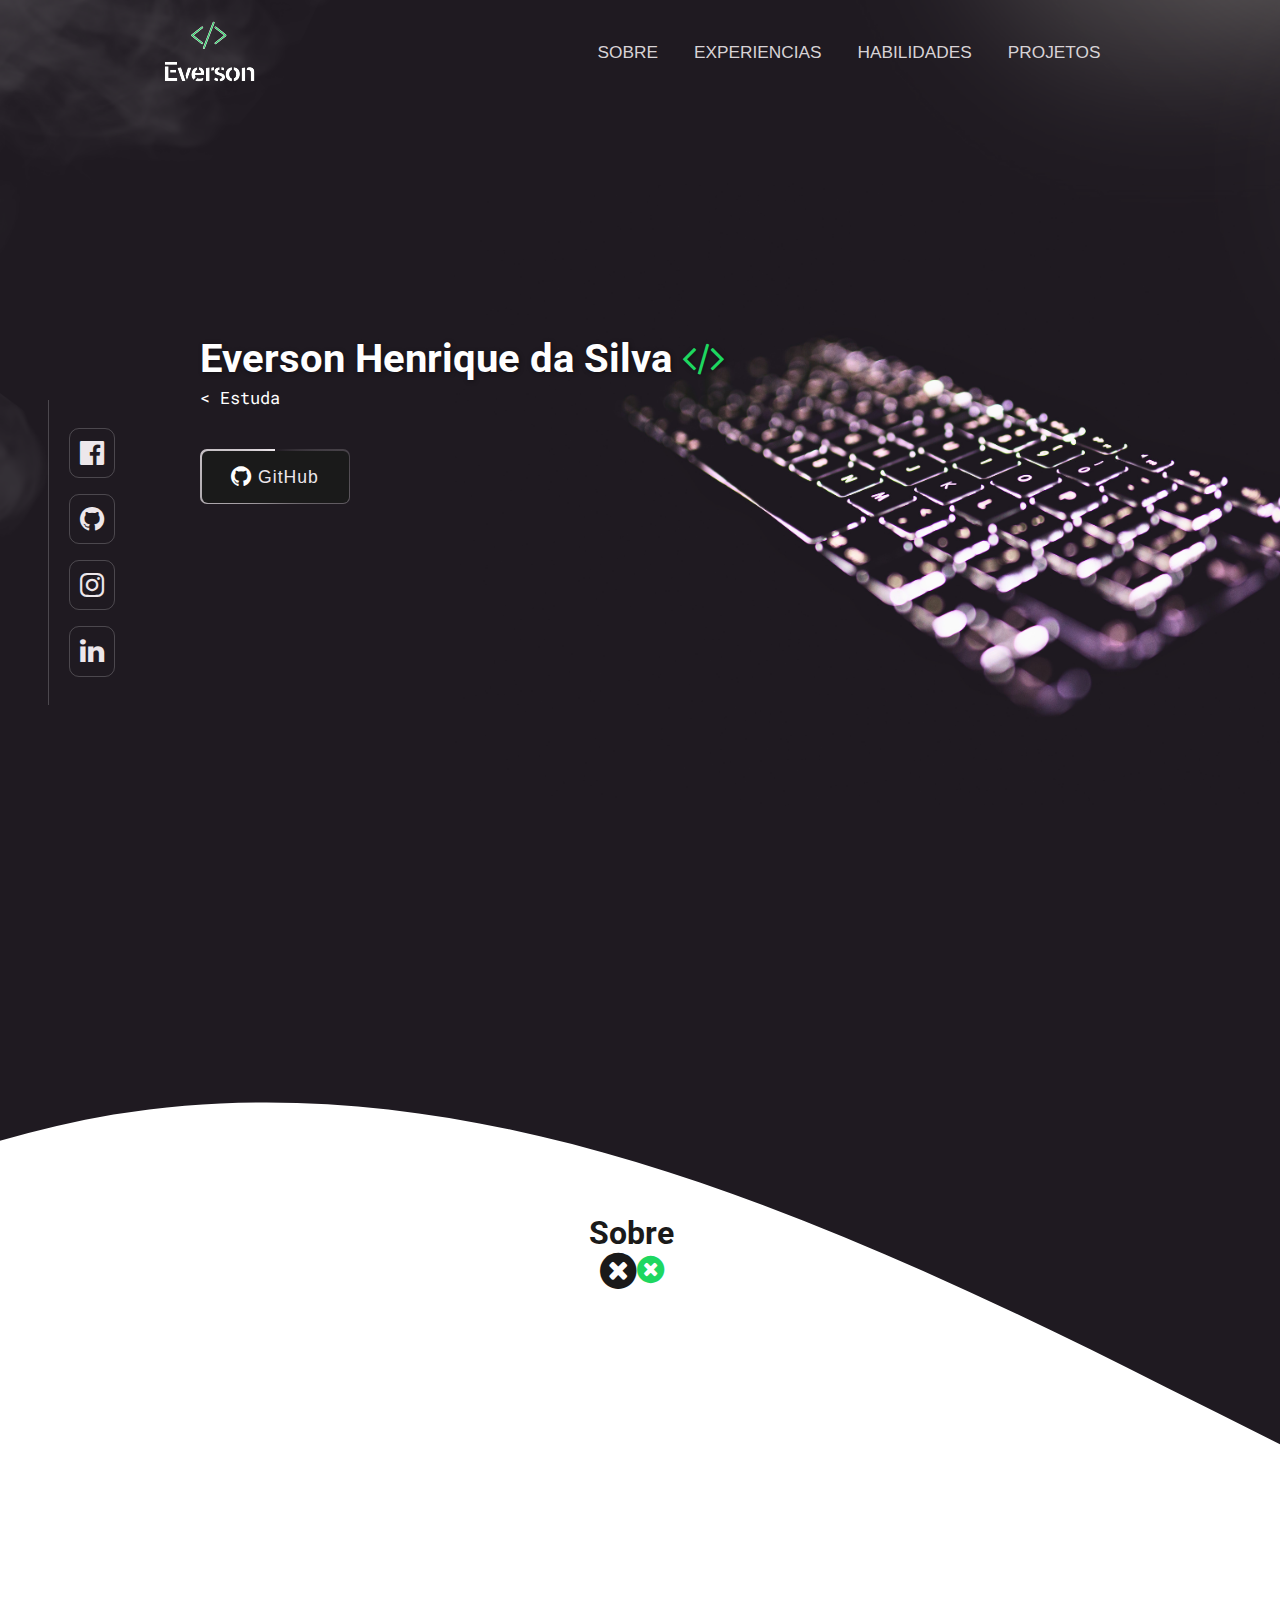
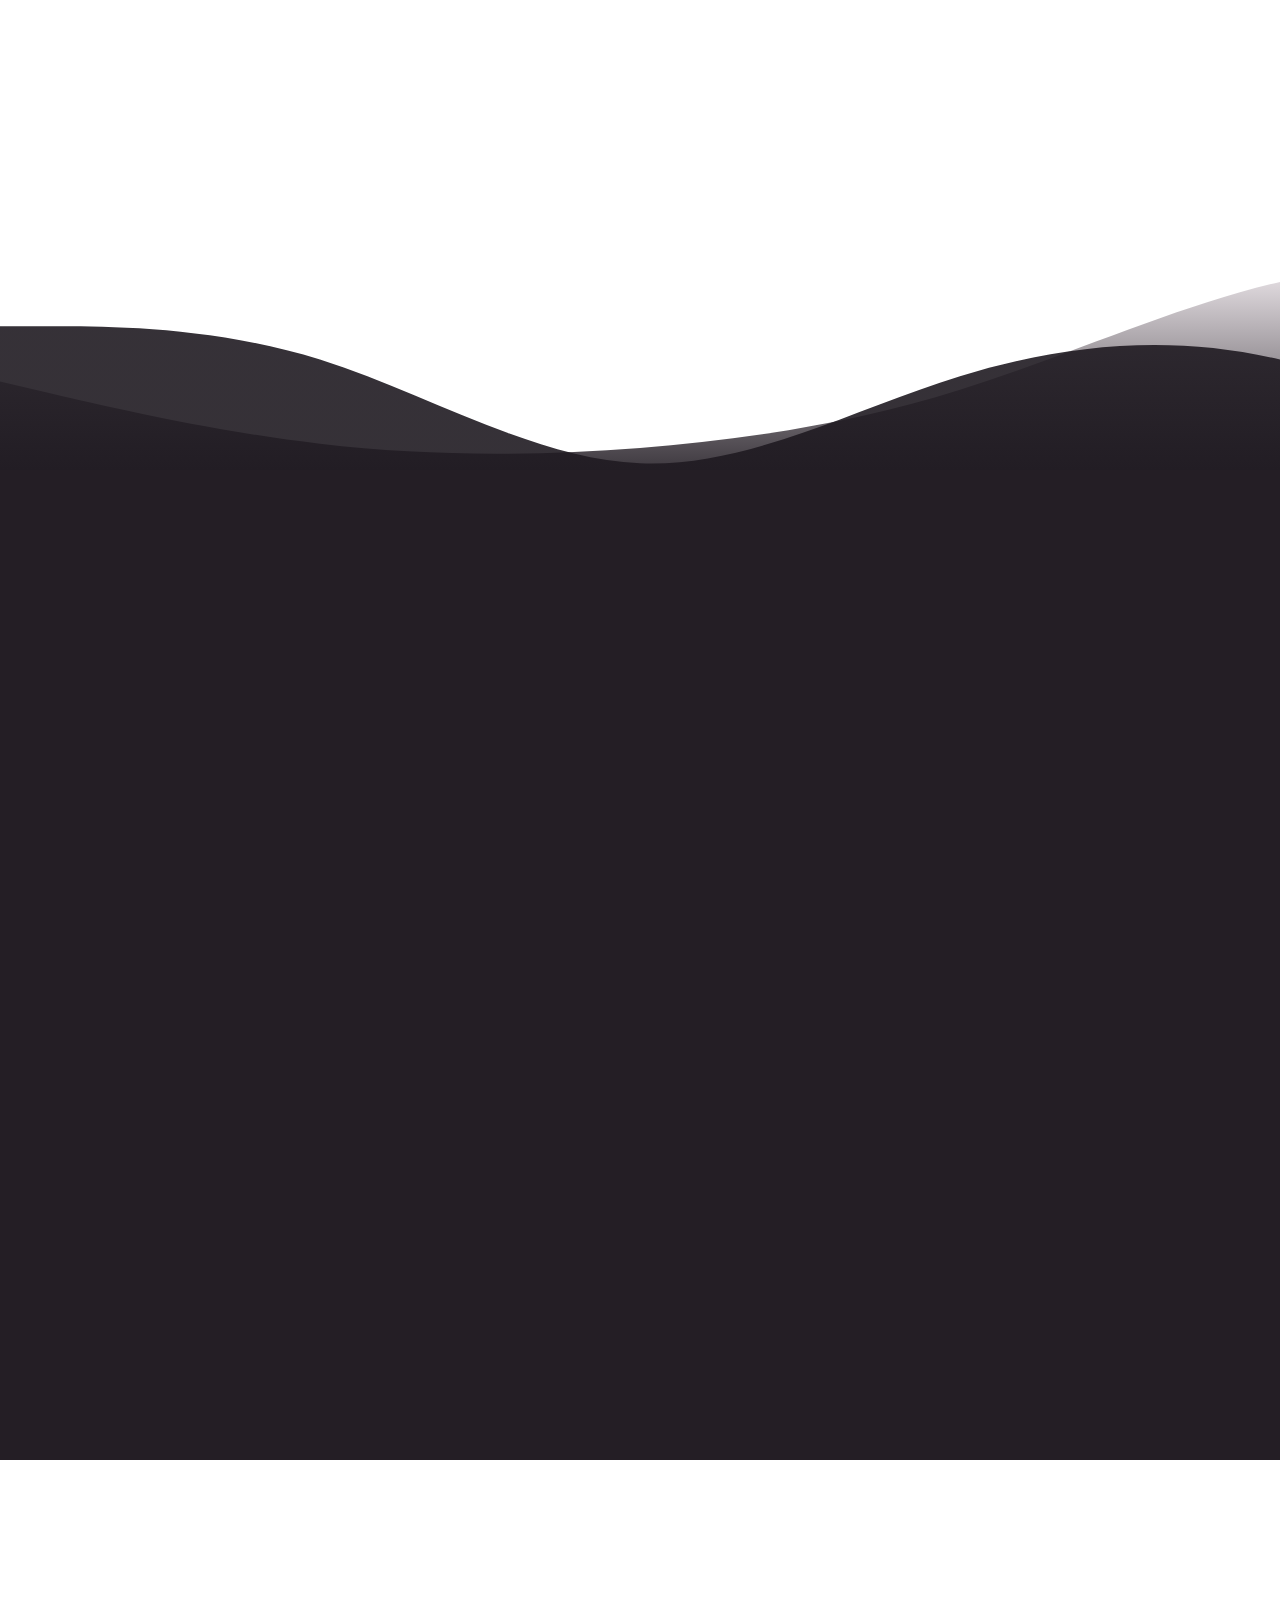
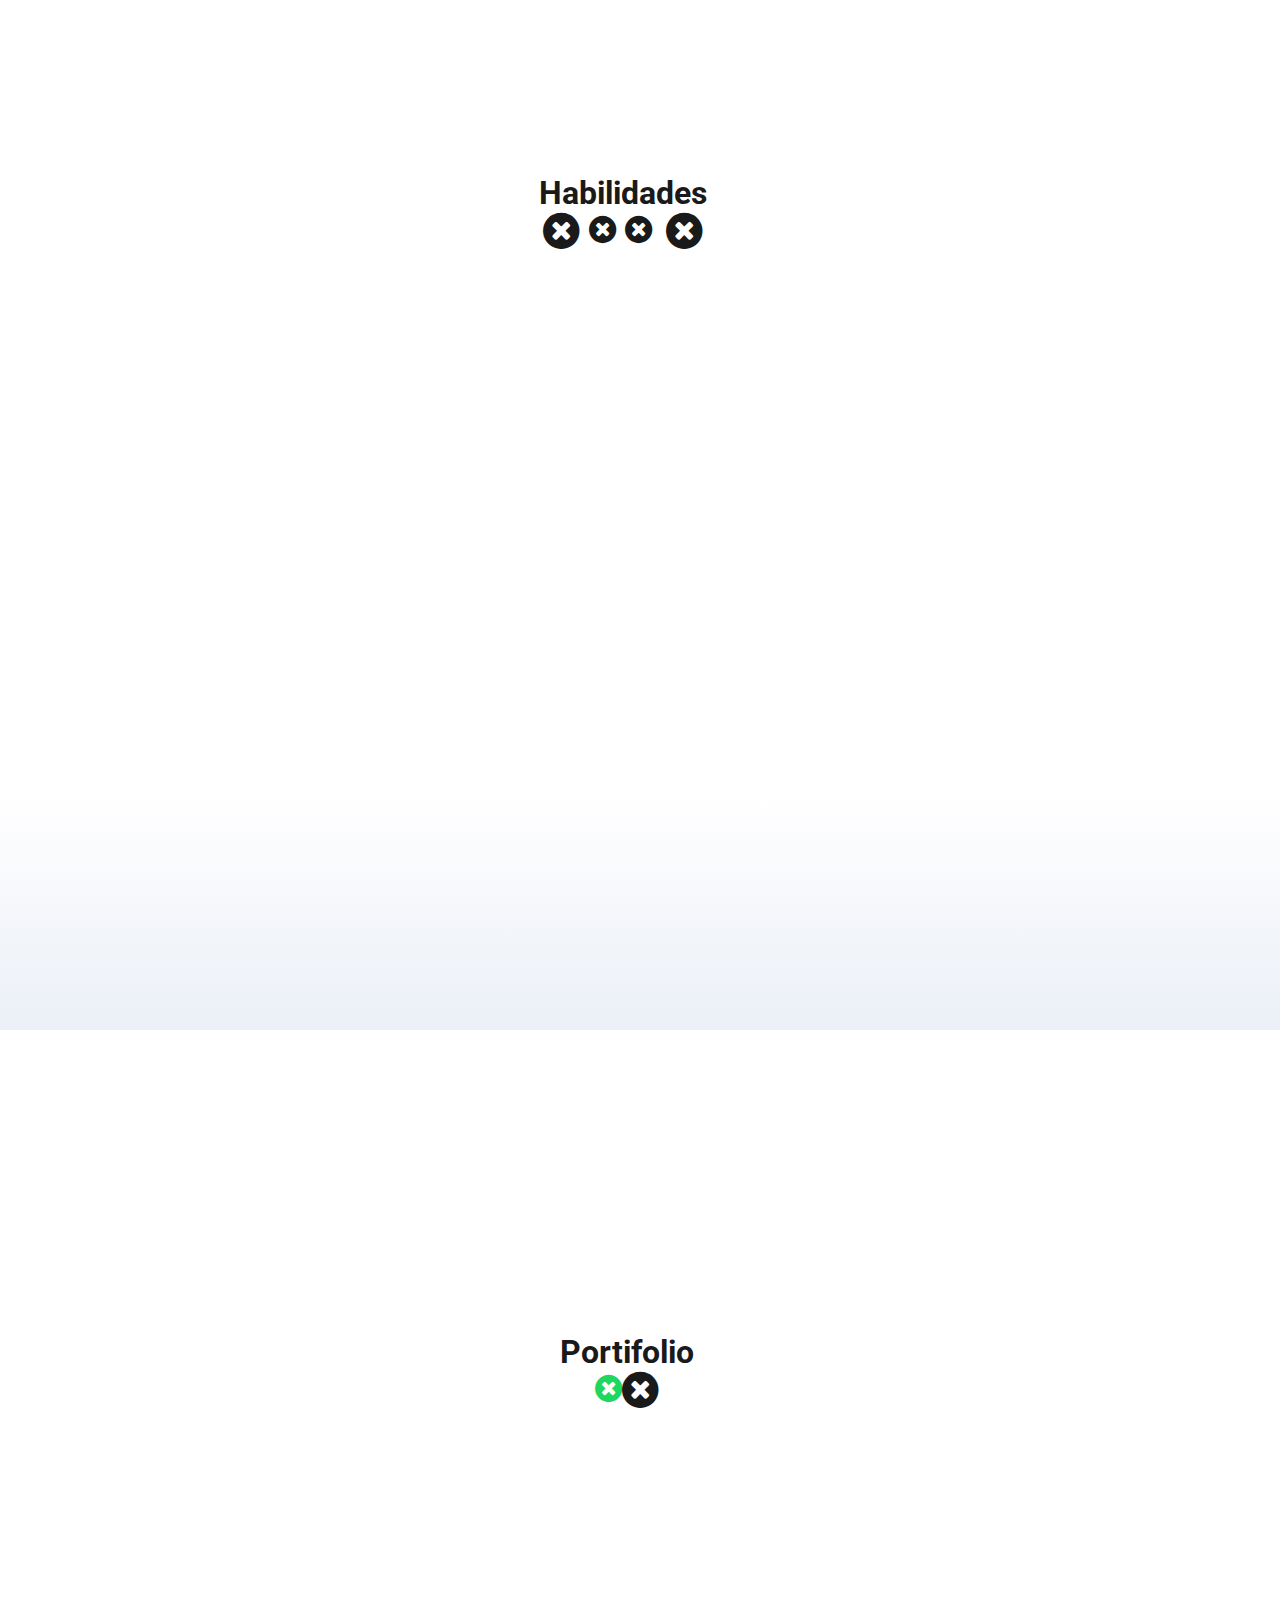
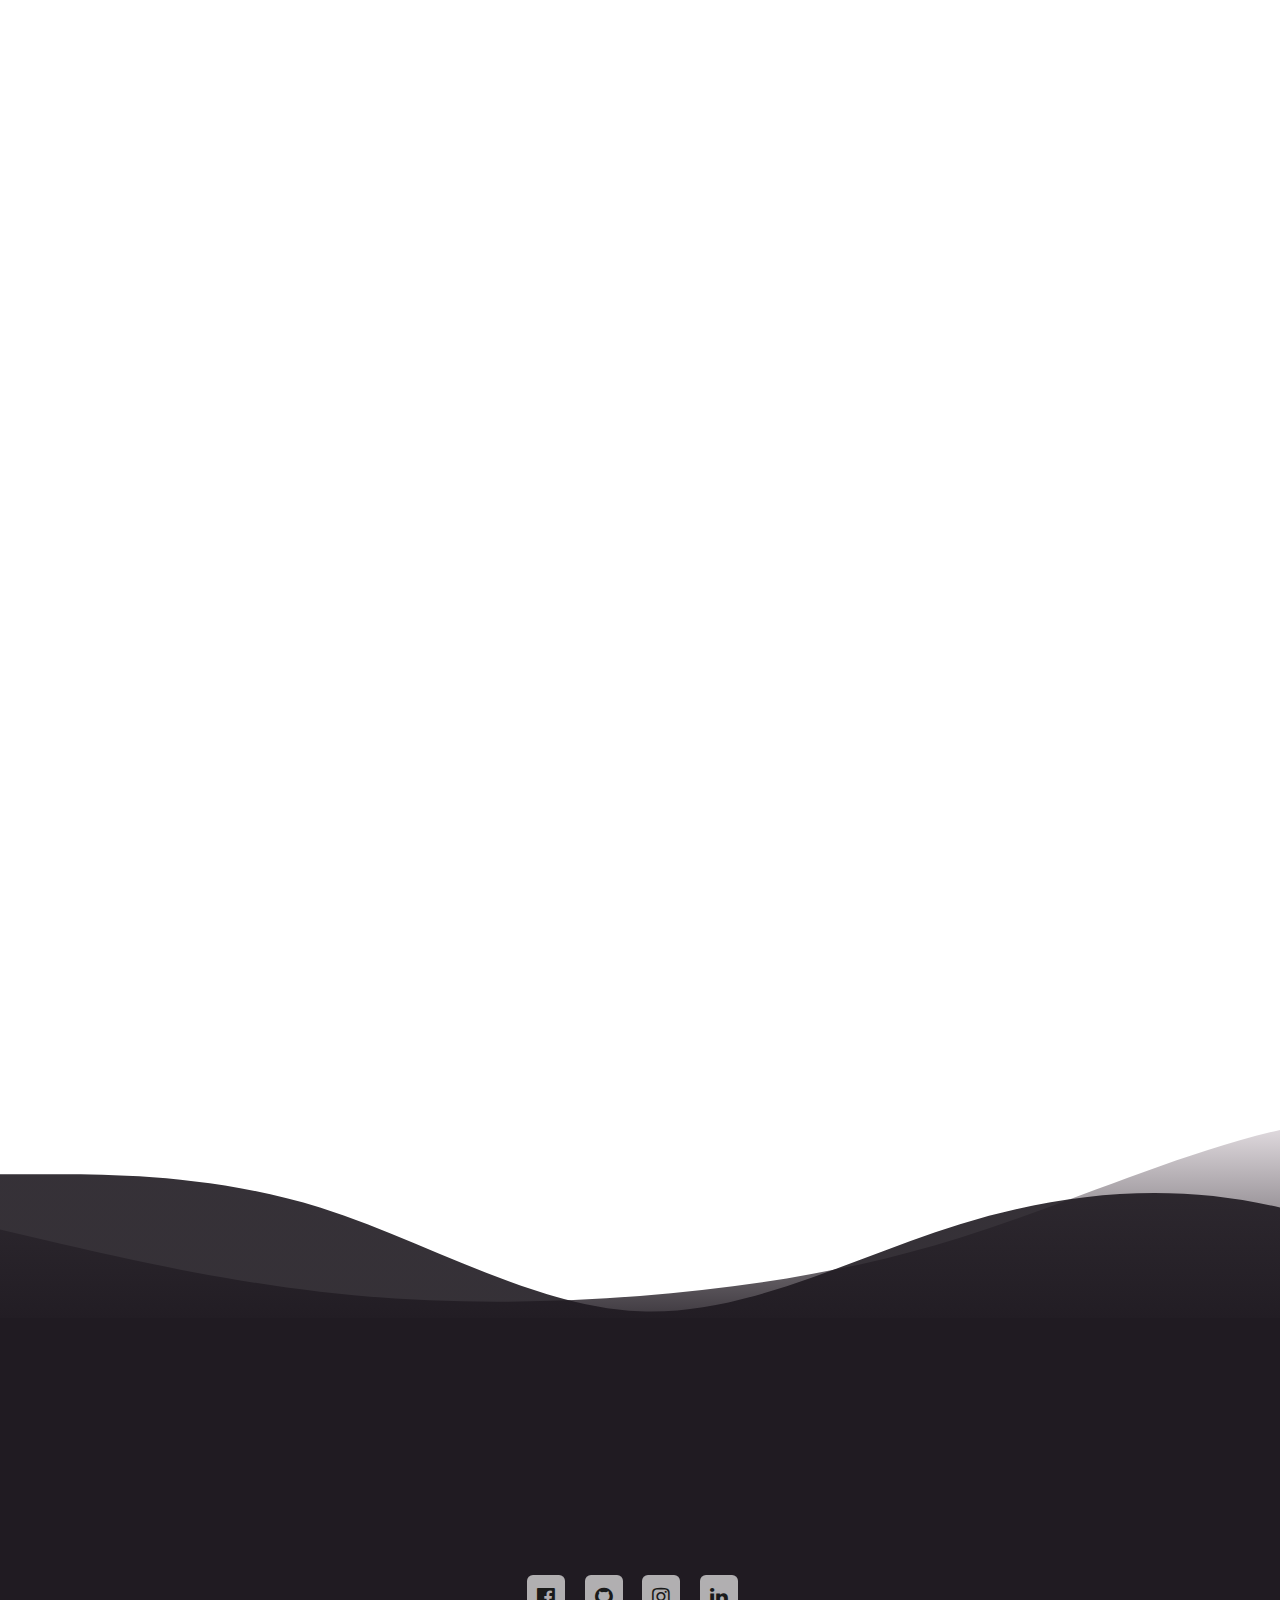
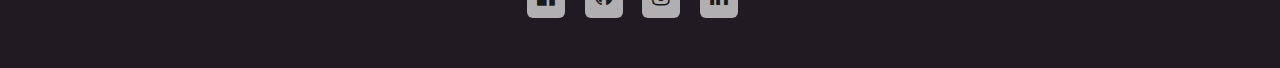
==== commit 33f6291f: "portifolio atualizado" ====
--- a/newPortifolio/index.html
+++ b/newPortifolio/index.html
@@ -16,12 +16,12 @@
 </head>
 <body>
     <main>
-        <div id="barras">
+        <div id="barras" style="display: none;">
             <div class="menu"></div>
             <div class="menu"></div>
             <div class="menu"></div>
         </div>
-        <nav class="nav-off" id="menu">
+        <nav class="nav-off" id="menu" >
             <div>
                 <a href="#sobre" target="_self">sobre</a>
                 <a href="#experi" target="_self">experiencias</a>
@@ -82,7 +82,7 @@
                     <li><strong>cel: </strong>(11) 95410-8044</li>
                     <li><strong>cidade: </strong>Guarulhos - SP</li>
                 </ul>
-                <a href="../newPortifolio/dowload/curriculo.rar" class="btn_green" class="init-hidden" style="z-index: 1;"  type="application/x-rar-compressed" id="btn_curriculo">
+                <a href="../newPortifolio/dowload/curriculo ( Everson Henrique da Silva ).rar" class="btn_green init-hidden" style="z-index: 0;"  type="application/x-rar-compressed" id="btn_curriculo">
                     curriculo   
                     <i class="fa fa-cloud-download fa-lg" aria-hidden="true"></i>
                 </a>
@@ -196,6 +196,13 @@
                             <div class="progress" style="width: 36%;"></div>
                         </div>
                     </div> 
+                    <div>
+                        <span>Node.js</span>
+                        <p>(15%)</p>
+                        <div class="bar">
+                            <div class="progress" style="width: 15%;"></div>
+                        </div>
+                    </div> 
                 </aside>
                 <i class="fa fa-times-circle fa-2x" aria-hidden="true"></i>
                 <i class="fa fa-times fa-2x" aria-hidden="true"></i>
@@ -254,6 +261,16 @@
                         </div>
                     </a>
                 </div>
+                <div class="projeto init-hidden" id="Blog">
+                    <a href="https://youtu.be/62UA_ZU5U1c" target="_blank">
+                        <div>
+                            <i class="fa fa-youtube-play fa-5x" aria-hidden="true"></i>
+                            <h4>Blog</h4>
+                            <p>Estou desenvolvendo uma aplicação em NODE.js, utilizando:Express,Mongodb,Mongoose. aplicação no seus primeiros passos!</p>
+                        </div>
+                    </a>
+                </div>
+                
             </article> 
             <div class="onda">
                 <img src="../newPortifolio/imagens/svg/wave.svg" alt="imagem de fundo com formato de onda">
--- a/newPortifolio/css/style.css
+++ b/newPortifolio/css/style.css
@@ -279,7 +279,7 @@
     width: 33px;
     margin-bottom: 5px;
     height: 7px;
-    border: 1px solid black;
+    border: 1px solid #1F1A21;
     transition: 0.5s ease-in-out;
     background-color: white;
 }
@@ -394,7 +394,10 @@
     margin-top: 700px;
     position: absolute;
     bottom: -40px;
-    width:99.9%;
+    left: 0px;
+    width:100%;
+    z-index: -1;
+
 }
 /* botão curriculo */
 #btn_curriculo{
@@ -445,6 +448,7 @@
     border-left: 3px solid var(--cor-destaque-1);
 }
 #containerEX > ul {
+    
     margin-top:130px;
     list-style: none;
     text-transform: lowercase;
@@ -457,7 +461,6 @@
     cursor: pointer;
     font-family: roboto;
     font-weight: 300;
-    text-shadow: 1px 1px 2px rgba(255, 255, 255, 0.603);
     margin-top: 8px;
     box-sizing: border-box;
     border-left: 3px solid #2c272e;
@@ -663,6 +666,11 @@
 #multiplica{
     background-image: url(../imagens/projetos/multiplica.png);
 }
+#Blog{
+    background-image: url(../imagens/projetos/blog.png);
+    background-size: cover ;
+    background-position: left center;
+}
 /* Rodapé */
 footer{
     position: relative;
@@ -728,4 +736,4 @@
 ::-webkit-scrollbar-thumb {
     background: #dad7d7;
     border-radius: 10px;
-}+}
--- a/newPortifolio/css/mediaQuery/style.css
+++ b/newPortifolio/css/mediaQuery/style.css
@@ -375,8 +375,12 @@
         width: 90%;
        
     }
+    *{
+        font-size: 1em;
+    }
     .projeto{
         max-width: 400px;
         height: 280px;
+        font-size: 0.7em;
     } 
 }
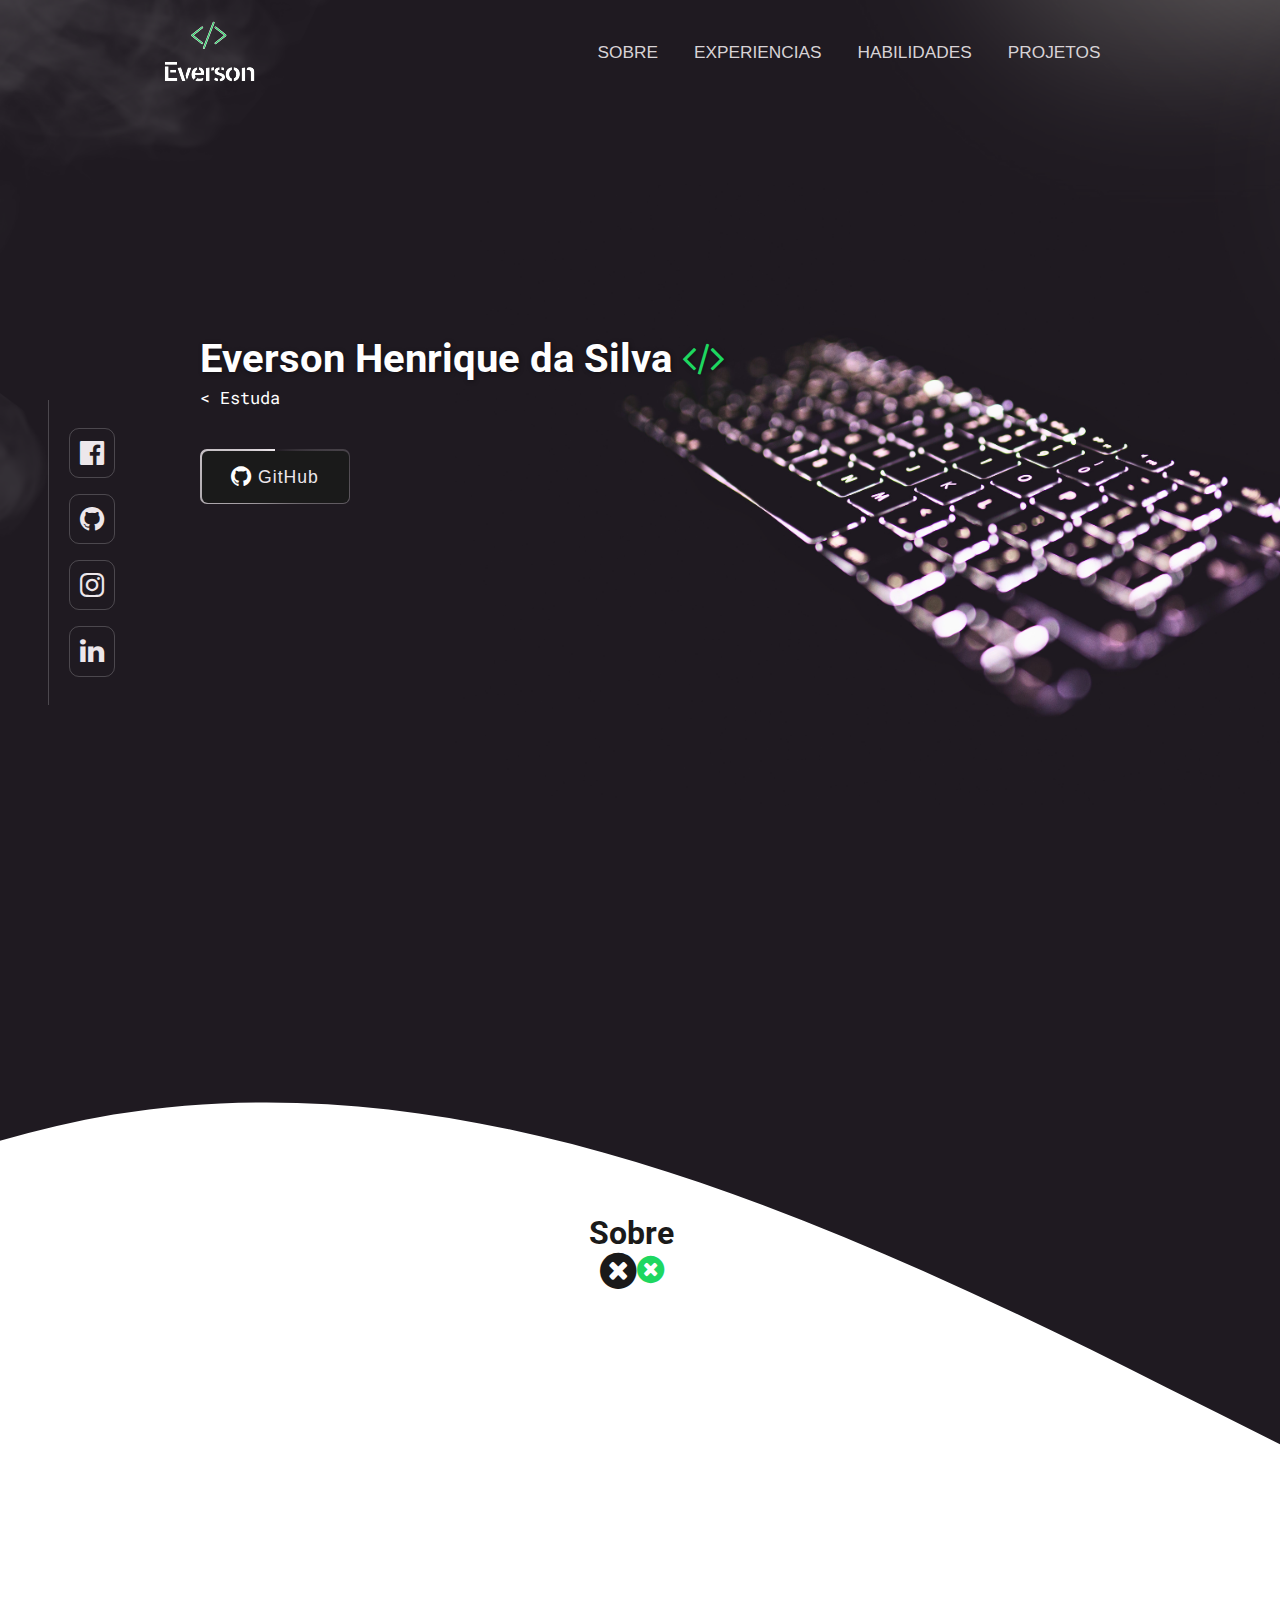
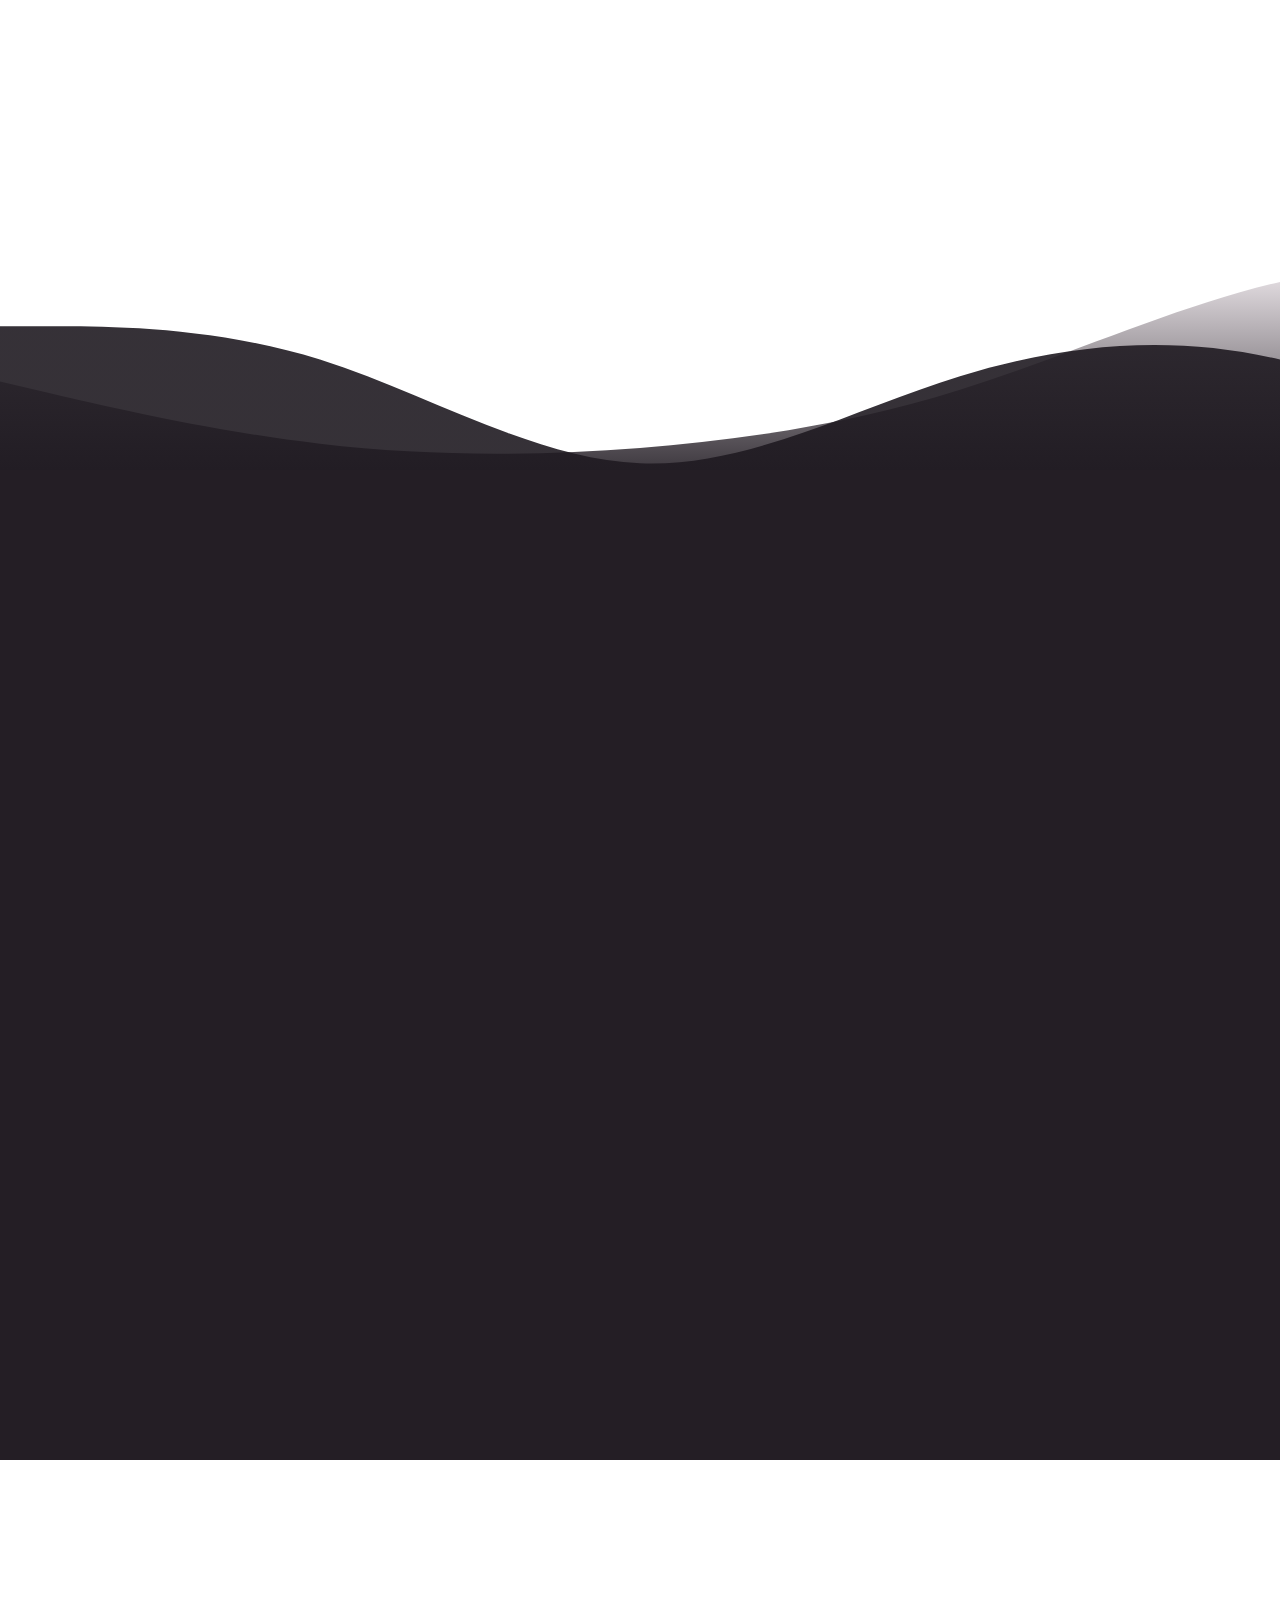
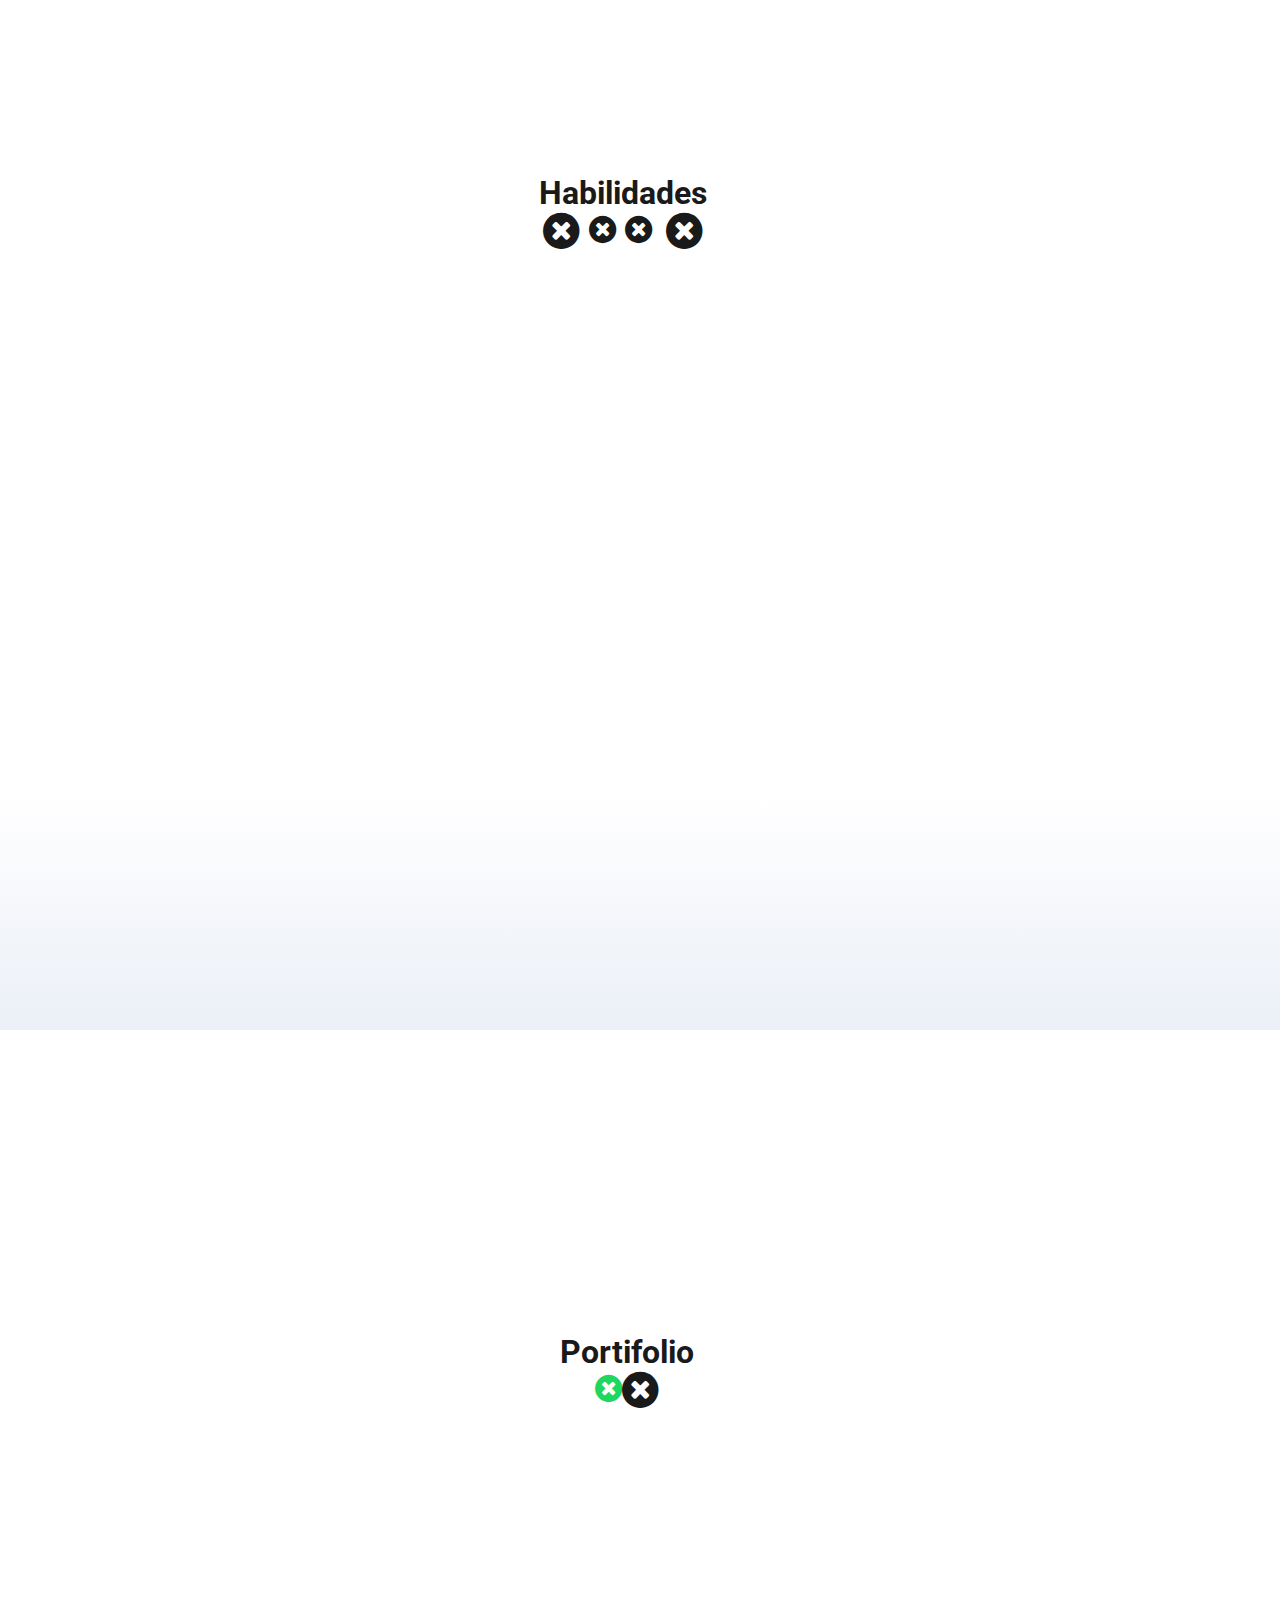
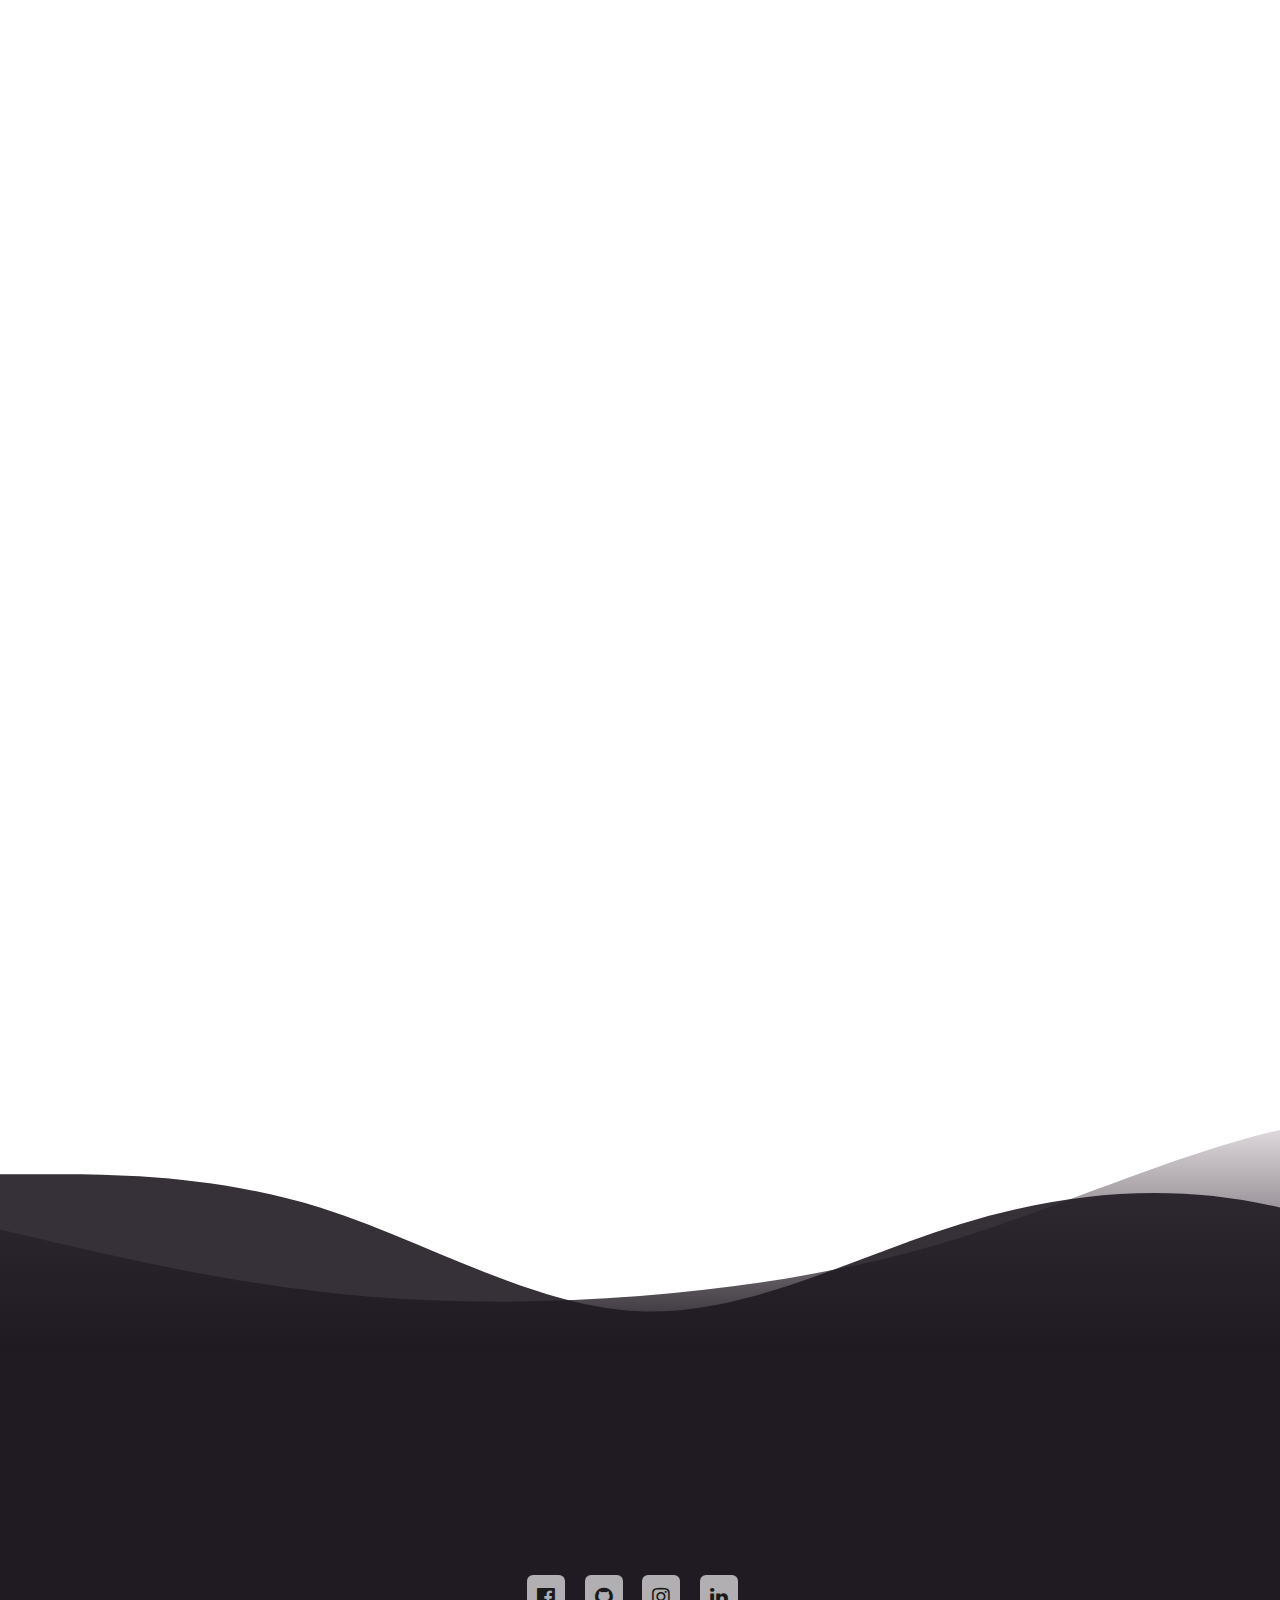
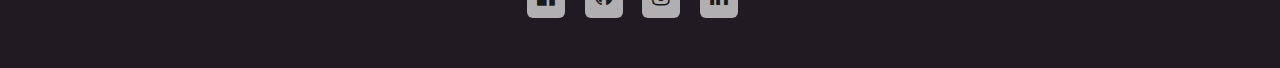
==== commit fda15c62: "Add files via upload" ====
--- a/newPortifolio/index.html
+++ b/newPortifolio/index.html
@@ -272,7 +272,7 @@
                 </div>
                 
             </article> 
-            <div class="onda">
+            <div class="onda" style="z-index: 1;">
                 <img src="../newPortifolio/imagens/svg/wave.svg" alt="imagem de fundo com formato de onda">
             </div>
         </section>
--- a/newPortifolio/css/style.css
+++ b/newPortifolio/css/style.css
@@ -635,7 +635,7 @@
     font-size: 1.1em !important;
     text-shadow: 2px 2px 1px black;
     color: white;
-    text-align: justify !important;
+    
     padding: 20px 20px;
 }
 /* Card Projeto */
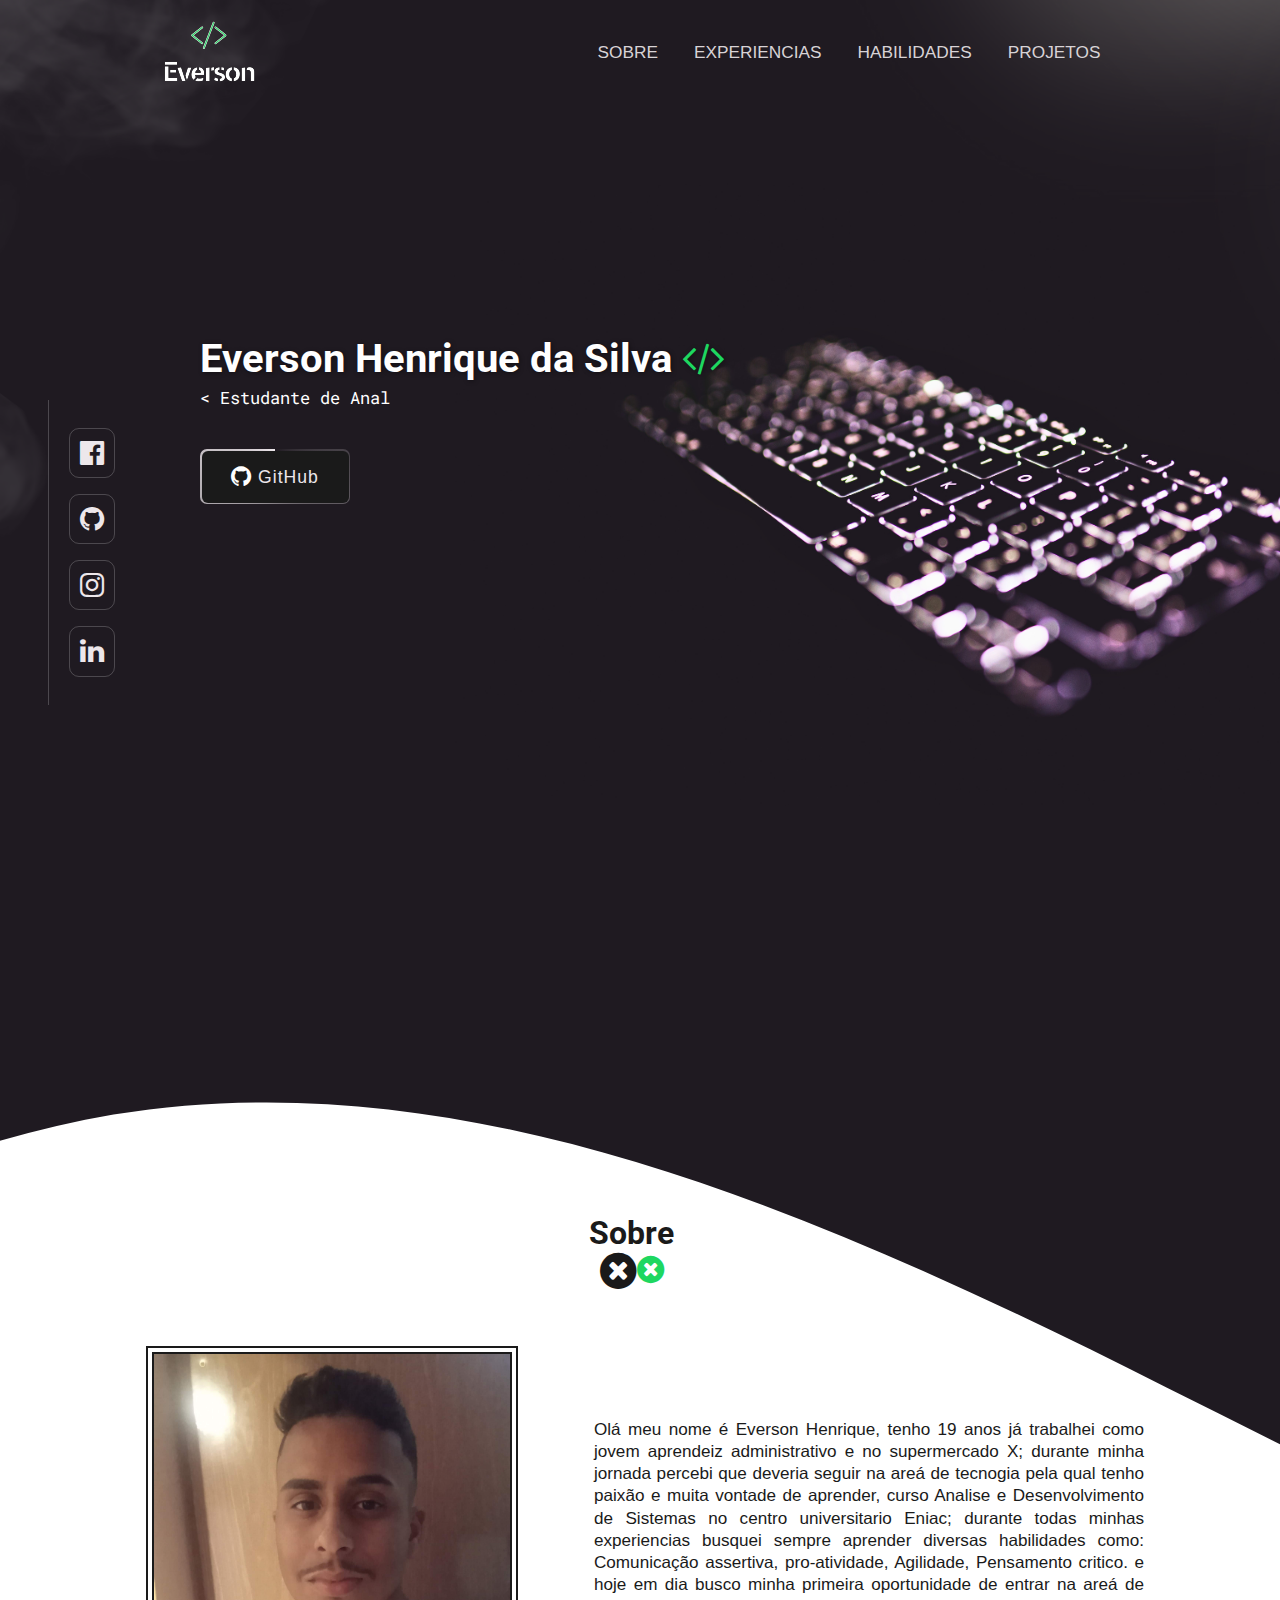
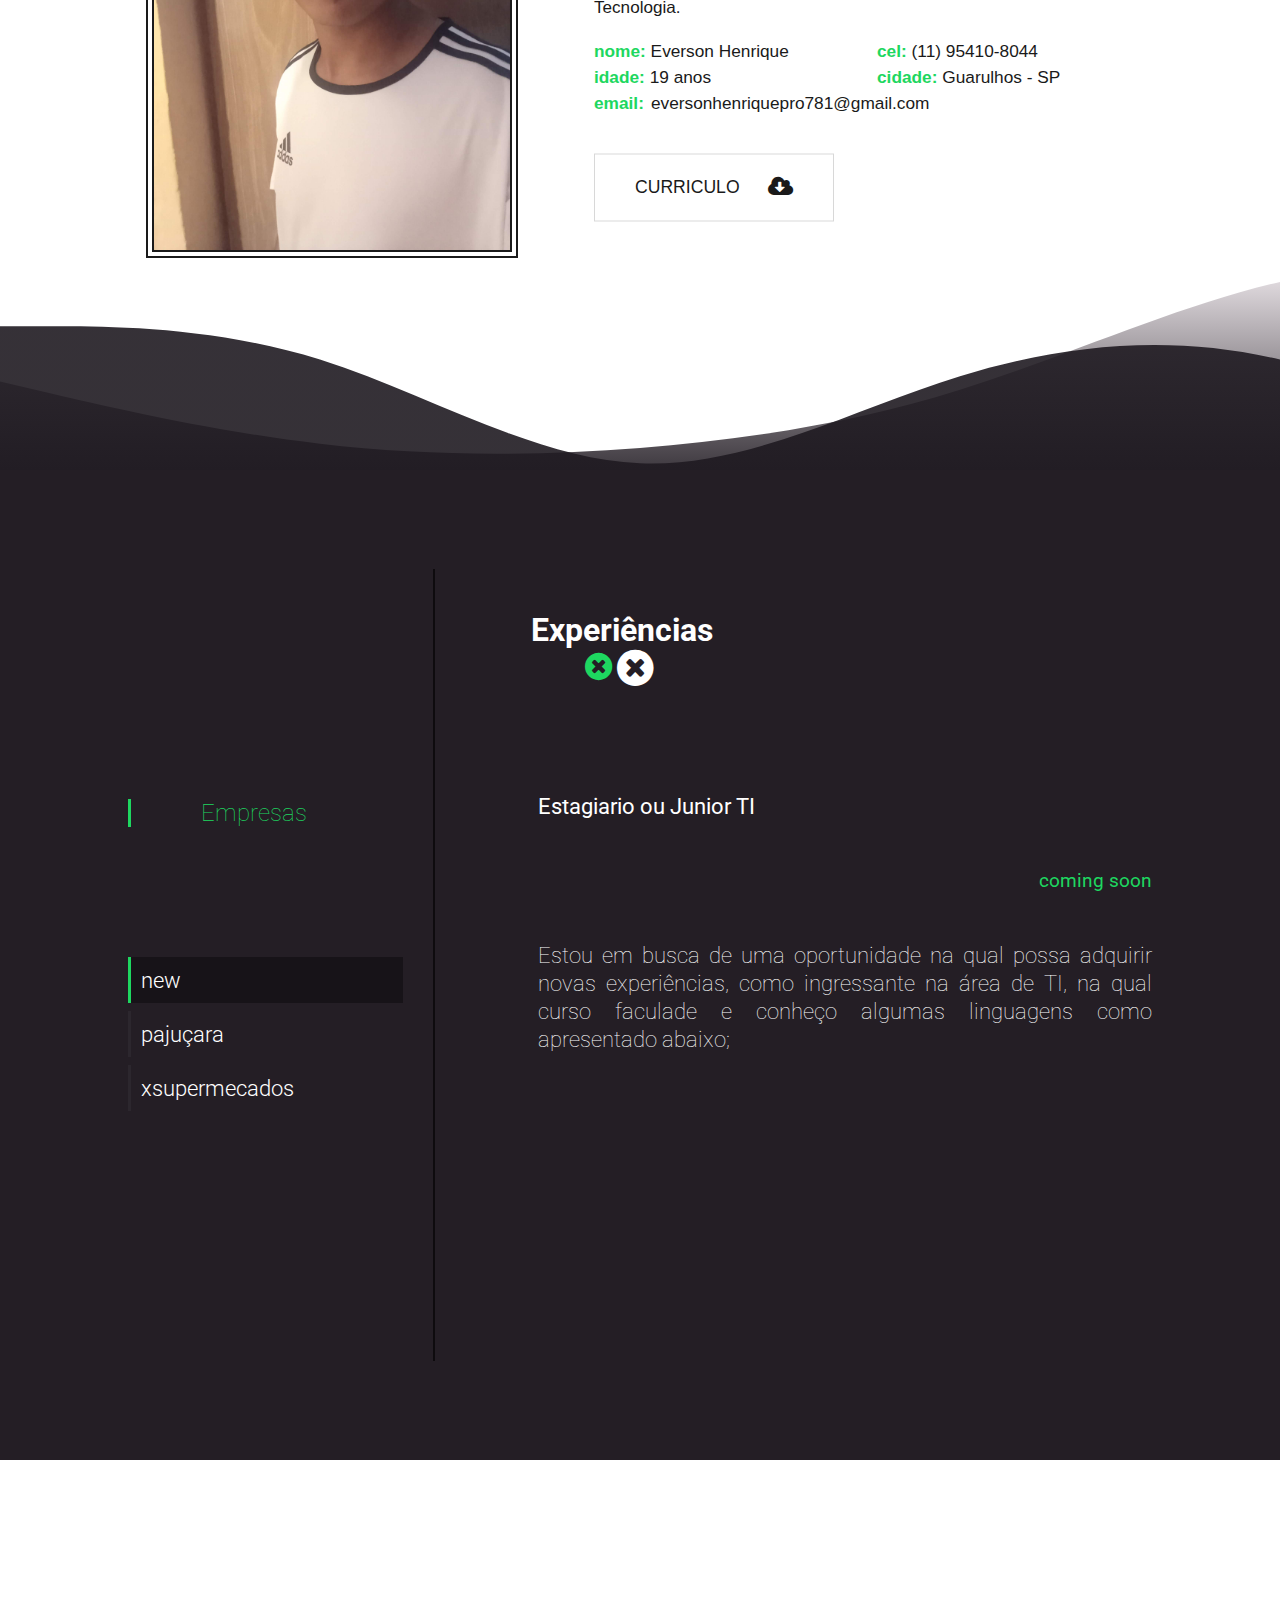
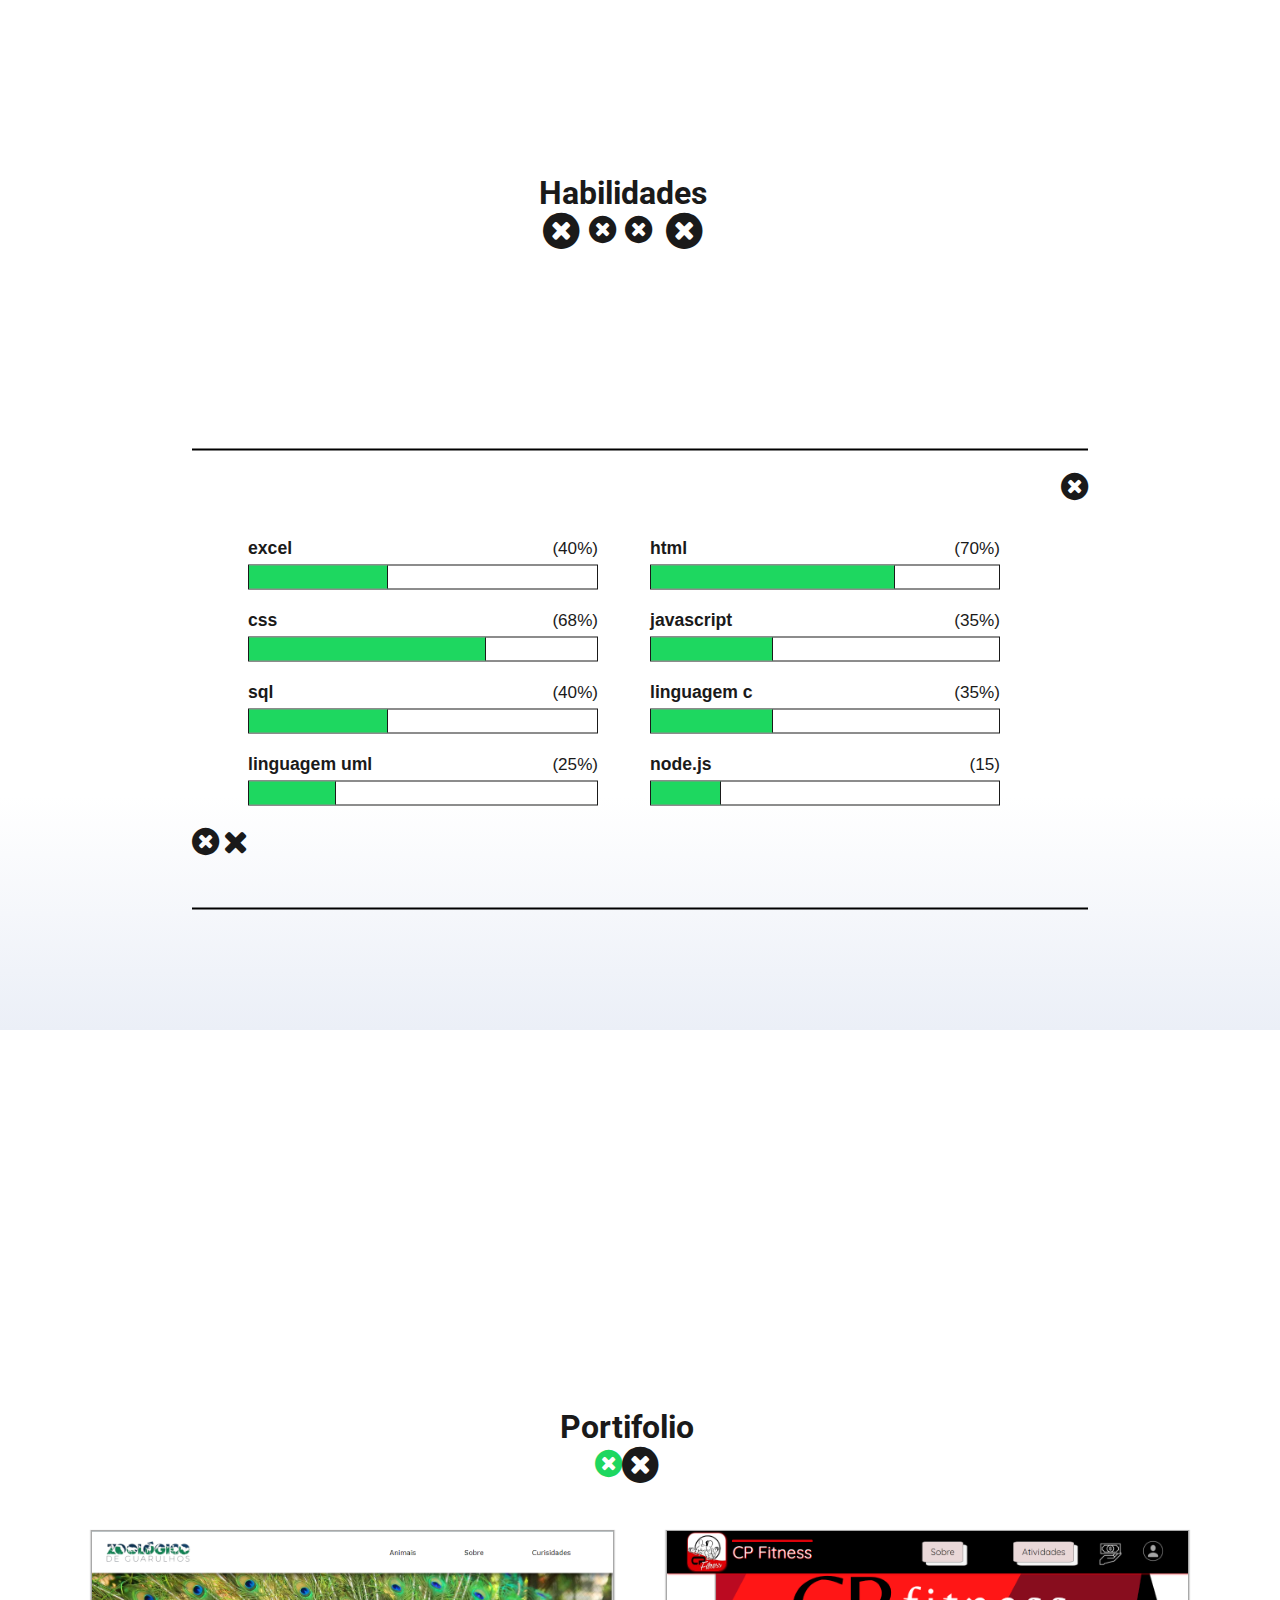
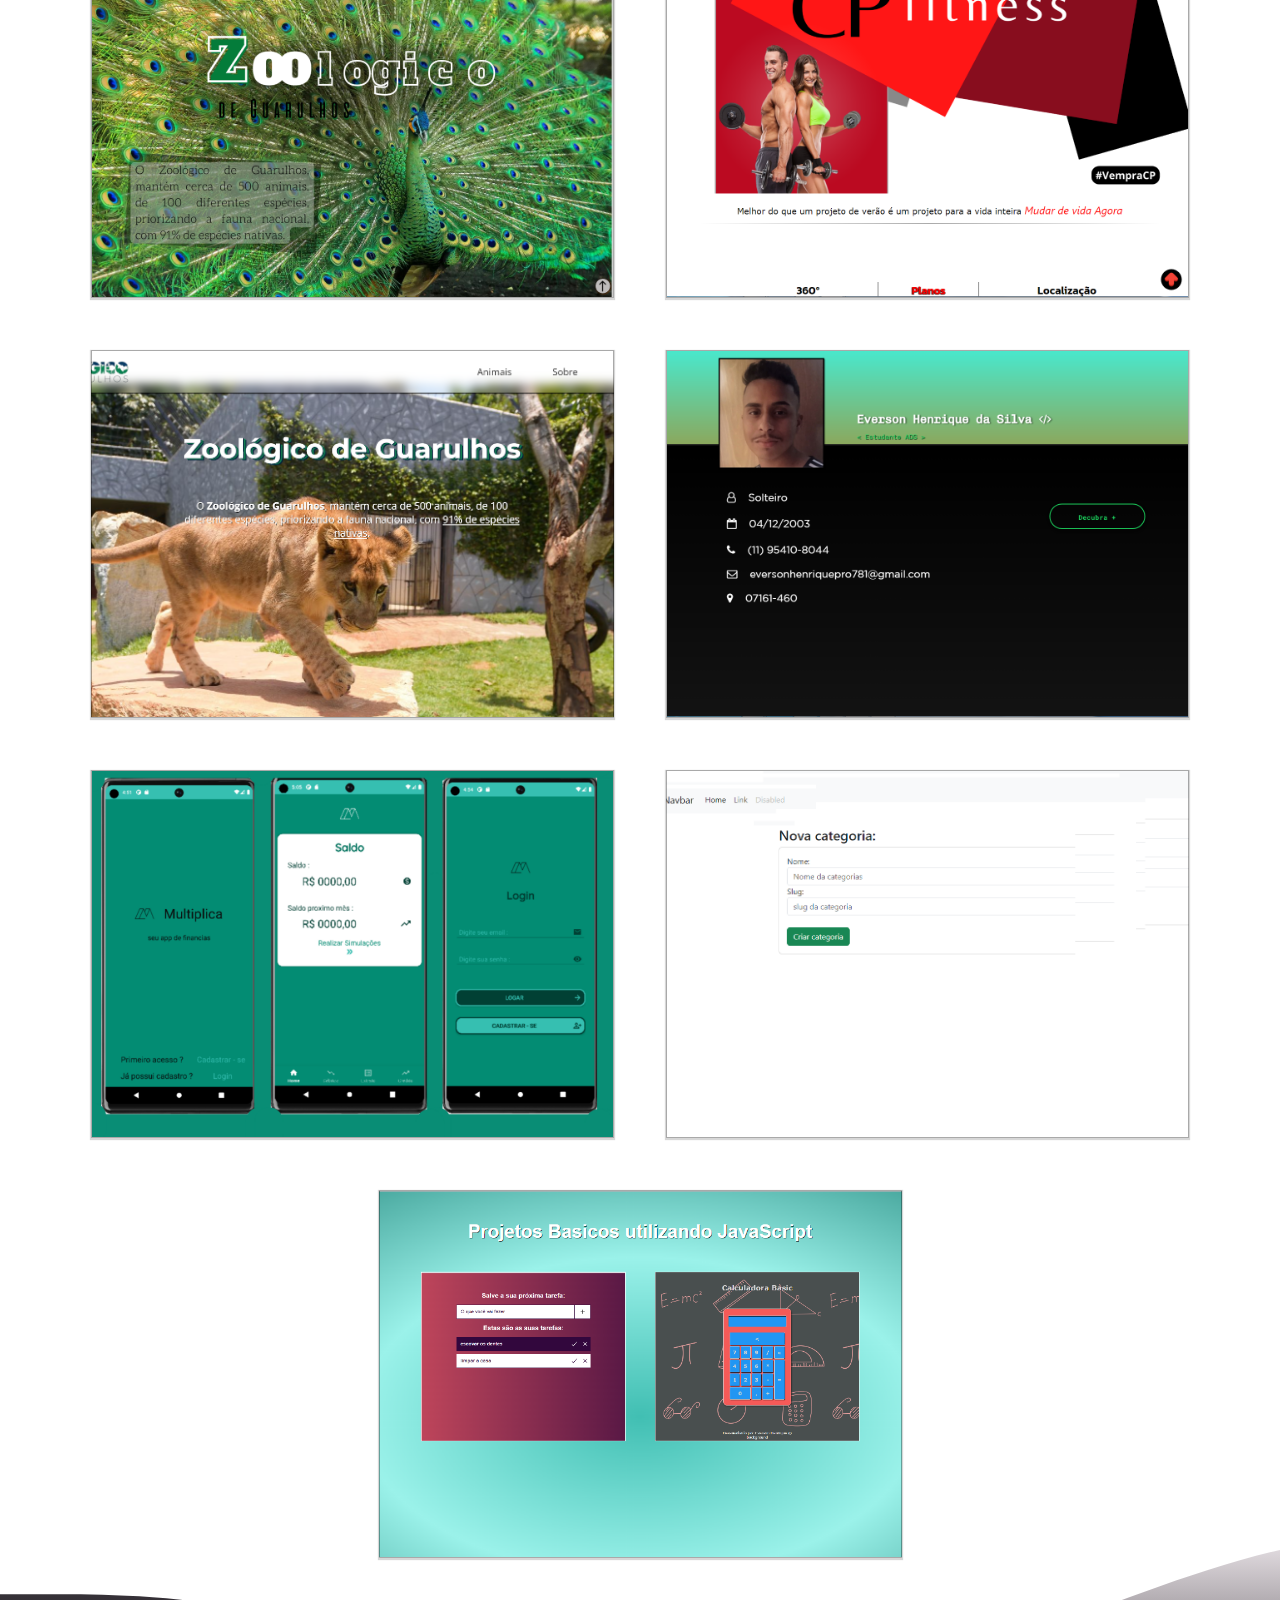
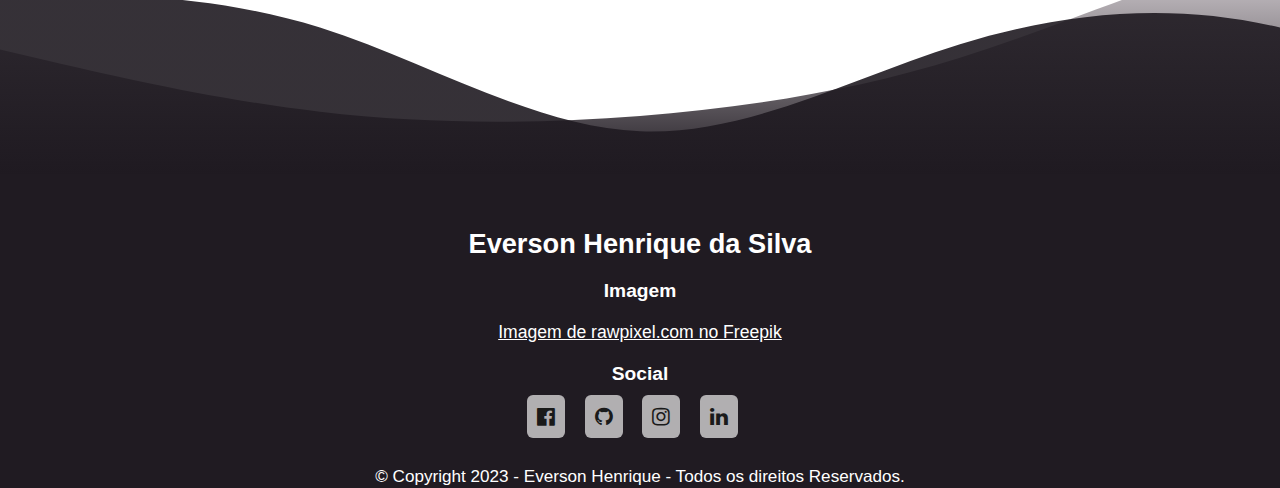
==== commit 3f9d05f1: "Add files via upload" ====
--- a/newPortifolio/index.html
+++ b/newPortifolio/index.html
@@ -10,6 +10,7 @@
     <link rel="stylesheet" href="../newPortifolio/css/style.css" media="all">
     <!-- MediaQuery (CSS) -->
     <link rel="stylesheet" href="../newPortifolio/css/mediaQuery/style.css">
+
     <!-- Biblioteca para icones -->
     <link rel="stylesheet" href="https://cdnjs.cloudflare.com/ajax/libs/font-awesome/4.7.0/css/font-awesome.min.css">
 
@@ -21,7 +22,7 @@
             <div class="menu"></div>
             <div class="menu"></div>
         </div>
-        <nav class="nav-off" id="menu" >
+        <nav id="menu" >
             <div>
                 <a href="#sobre" target="_self">sobre</a>
                 <a href="#experi" target="_self">experiencias</a>
@@ -101,10 +102,10 @@
                         Experiências
                     </h2>
                     <h3>Empresas</h3>
-                    <ul>
-                        <li id="ex1" class="btnHoverEX">New</li>
-                        <li id="ex2">Pajuçara</li>
-                        <li id="ex3">XSupermecados</li>
+                    <ul id="lista-ex">
+                        <li class="btnHoverEX">New</li>
+                        <li>Pajuçara</li>
+                        <li>XSupermecados</li>
                     </ul>
                 </aside>
                 <aside id="containerDesc" class="init-hidden">
@@ -133,76 +134,13 @@
             <article id="container-graficos" class="init-hidden">
                 <i class="fa fa-times-circle fa-2x" aria-hidden="true" style="float: right;"></i>
                 <aside>
-                    <div>
-                        <span>Excel</span>
-                        <p>(40%)</p>
+                    <div id="tempHabilidade">
+                        <span></span>
+                        <p></p>
                         <div class="bar">
-                            <div class="progress" style="width: 40%;"></div>
+                            <div class="progress"></div>
                         </div>
-                    </div> 
-                    <div> 
-                        <span>HTML</span>
-                        <p>(70%)</p>
-                        <div class="bar">
-                            <div class="progress" style="width: 70%;"></div>
-                        </div> 
-                    </div>
-                    <div>  
-                        <span>CSS</span>
-                        <p>(68%)</p>
-                        <div class="bar">
-                            <div class="progress" style="width: 68%;"></div>
-                        </div> 
-                    </div> 
-                    <div>    
-                        <span>Javascript</span>
-                        <p>(30%)</p>
-                        <div class="bar">
-                          <div class="progress" style="width: 30%;"></div>
-                        </div> 
-                    </div>
-                    <div>   
-                        <span>Banco SQL</span>
-                        <p>(40%)</p>
-                        <div class="bar">
-                            <div class="progress" style="width: 40%;"></div>
-                        </div>
-                    </div> 
-                    <div>
-                        <span>JAVA (Android)</span>
-                        <p>(45%)</p>
-                        <div class="bar">
-                            <div class="progress" style="width: 45%;"></div>
-                        </div>
-                    </div>
-                    <div>
-                        <span>XML (Android)</span>
-                        <p>(70%)</p>
-                        <div class="bar">
-                            <div class="progress" style="width: 70%;"></div>
-                        </div>
-                    </div>
-                    <div>
-                        <span>Linguagem C</span>
-                        <p>(35%)</p>
-                        <div class="bar">
-                            <div class="progress" style="width: 35%;"></div>
-                        </div>
-                    </div>
-                    <div>
-                        <span>Linguagem UML</span>
-                        <p>(36%)</p>
-                        <div class="bar">
-                            <div class="progress" style="width: 36%;"></div>
-                        </div>
-                    </div> 
-                    <div>
-                        <span>Node.js</span>
-                        <p>(15%)</p>
-                        <div class="bar">
-                            <div class="progress" style="width: 15%;"></div>
-                        </div>
-                    </div> 
+                    </div>  
                 </aside>
                 <i class="fa fa-times-circle fa-2x" aria-hidden="true"></i>
                 <i class="fa fa-times fa-2x" aria-hidden="true"></i>
@@ -215,62 +153,16 @@
                 </span>
                 Portifolio
             </h2>
-            <article>
-                <div class="projeto  init-hidden" id="zoo">
-                    <a href="https://eversonhenr1.github.io/site_Zoologico_Guarulhos/Zoologico/" target="_blank">
+            <article id="paiProj">
+                <div class="projeto  init-hidden" id="projTemp">
+                    <a href="#" target="_blank">
                         <div>
-                            <i class="fa fa-link fa-5x" aria-hidden="true"></i>
-                            <h4>zoologico guarulhos</h4>
-                            <p>Projeto acâdemico (primeiro site), reformulação site site Zoologico de Guarulhos</p>
+                            <i class="ii fa" aria-hidden="true"></i>
+                            <h4></h4>
+                            <p></p>
                         </div>
                     </a> 
-                </div>
-                <div class="projeto init-hidden" id="cp">
-                    <a href="https://eversonhenr1.github.io/site_Cp_Fitness/Home/" target="_blank">
-                        <div>
-                            <i class="fa fa-link fa-5x" aria-hidden="true"></i>
-                            <h4>Academia CP Fitness</h4>
-                            <p>Projeto acâdemico (primeiro site com banco de dados), desenvolver um site que tenha Banco da dados SQL</p>
-                        </div>
-                    </a> 
-                </div>
-                <div class="projeto init-hidden" id="zooNEW" >
-                    <a href="#zooNEw" >
-                        <div style="cursor: not-allowed;">
-                            <i class="fa fa-lock fa-5x" aria-hidden="true"></i>
-                            <h4>Zoologico reformulado</h4>
-                            <p>Em processo de Desenvolvimento. reformulação do meu primeiro site com novos conhecimentos adquiridos</p>
-                        </div>
-                    </a> 
-                </div>
-                <div class="projeto init-hidden" id="porti">
-                    <a href="https://eversonhenr1.github.io/portifolio/" target="_blank">
-                        <div>
-                            <i class="fa fa-link fa-5x" aria-hidden="true"></i>
-                            <h4>Portifolio Base</h4>
-                            <p>Primeiro portifolio desenvolvido, somente para adquirir uma base</p>
-                        </div>
-                    </a>
-                </div>
-                <div class="projeto init-hidden" id="multiplica">
-                    <a href="https://www.youtube.com/watch?v=cGCnGwEJFhk" target="_blank">
-                        <div>
-                            <i class="fa fa-youtube-play fa-5x" aria-hidden="true"></i>
-                            <h4>Multiplica</h4>
-                            <p>Aplicativo de finanças desenvolvido em JAVA,XML,SQL Lite no Android Studio</p>
-                        </div>
-                    </a>
-                </div>
-                <div class="projeto init-hidden" id="Blog">
-                    <a href="https://youtu.be/62UA_ZU5U1c" target="_blank">
-                        <div>
-                            <i class="fa fa-youtube-play fa-5x" aria-hidden="true"></i>
-                            <h4>Blog</h4>
-                            <p>Estou desenvolvendo uma aplicação em NODE.js, utilizando:Express,Mongodb,Mongoose. aplicação no seus primeiros passos!</p>
-                        </div>
-                    </a>
-                </div>
-                
+                </div> 
             </article> 
             <div class="onda" style="z-index: 1;">
                 <img src="../newPortifolio/imagens/svg/wave.svg" alt="imagem de fundo com formato de onda">
@@ -290,7 +182,8 @@
             <p class="init-hidden">© Copyright 2023 - Everson Henrique - Todos os direitos Reservados.</p>
         </footer>
     </main>
-    <script src="../newPortifolio/javaScript/scroll.js"></script>
-    <script src="../newPortifolio/javaScript/interacoes.js"></script>
+  <script src="../newPortifolio/javaScript/scroll.js"></script>
+   
+    <script src="./javaScript/index.js"></script>
 </body>
 </html>
--- a/newPortifolio/css/style.css
+++ b/newPortifolio/css/style.css
@@ -301,15 +301,16 @@
     top: 0px;
     overflow: hidden;
     box-shadow: 1px 1px 1px black;
-}
-.nav-hidden{
-    transition: 0.5s ease-in-out;
-    width: 100%;
-}
-.nav-off{
     transition: 0.5s ease-in-out;
     width: 0px;
 }
+.init-hidden{
+    opacity: 1 !important;
+}
+.nav-hidden{
+    width: 100% !important;
+}
+
 nav > div{
     padding: 20px;
     margin: auto;
@@ -649,28 +650,7 @@
     background-position: center center;
     box-shadow: 0px 1px 1px 1px rgba(0, 0, 0, 0.158);
 }
-/* imagens projetos */
-#zoo{
-    background-image: url(../imagens/projetos/zoo.png);
-}
-#cp{
-    background-image: url(../imagens/projetos/cpfitness.png);
-}
-#zooNEW{
-    background-image: url(../imagens/projetos/zologico.png);
-    background-size: 105% 98% ;
-}
-#porti{
-    background-image: url(../imagens/projetos/portifolio.png);
-}
-#multiplica{
-    background-image: url(../imagens/projetos/multiplica.png);
-}
-#Blog{
-    background-image: url(../imagens/projetos/blog.png);
-    background-size: cover ;
-    background-position: left center;
-}
+
 /* Rodapé */
 footer{
     position: relative;
@@ -678,6 +658,7 @@
     background-color: #201b22;
     text-align: center;
     padding-top: 90px;
+    
 }
 footer > h3{
     width: 100%;
@@ -723,7 +704,7 @@
     transition:opacity 1s linear;
 }
 .init-hidden-off{
-    opacity: 1;
+    opacity: 0;
 }
 ::-webkit-scrollbar-track {
     background: var(--cor-fundo-1);
@@ -737,3 +718,11 @@
     background: #dad7d7;
     border-radius: 10px;
 }
+
+#tempHabilidade{
+    display: none;
+}
+.projeto{
+    background-position: center center !important;
+    background-size: cover !important;
+}--- a/newPortifolio/css/mediaQuery/style.css
+++ b/newPortifolio/css/mediaQuery/style.css
@@ -384,3 +384,10 @@
         font-size: 0.7em;
     } 
 }
+#projTemp{
+    display: none;
+}
+.ii{
+    font-size: 5em !important;
+}
+
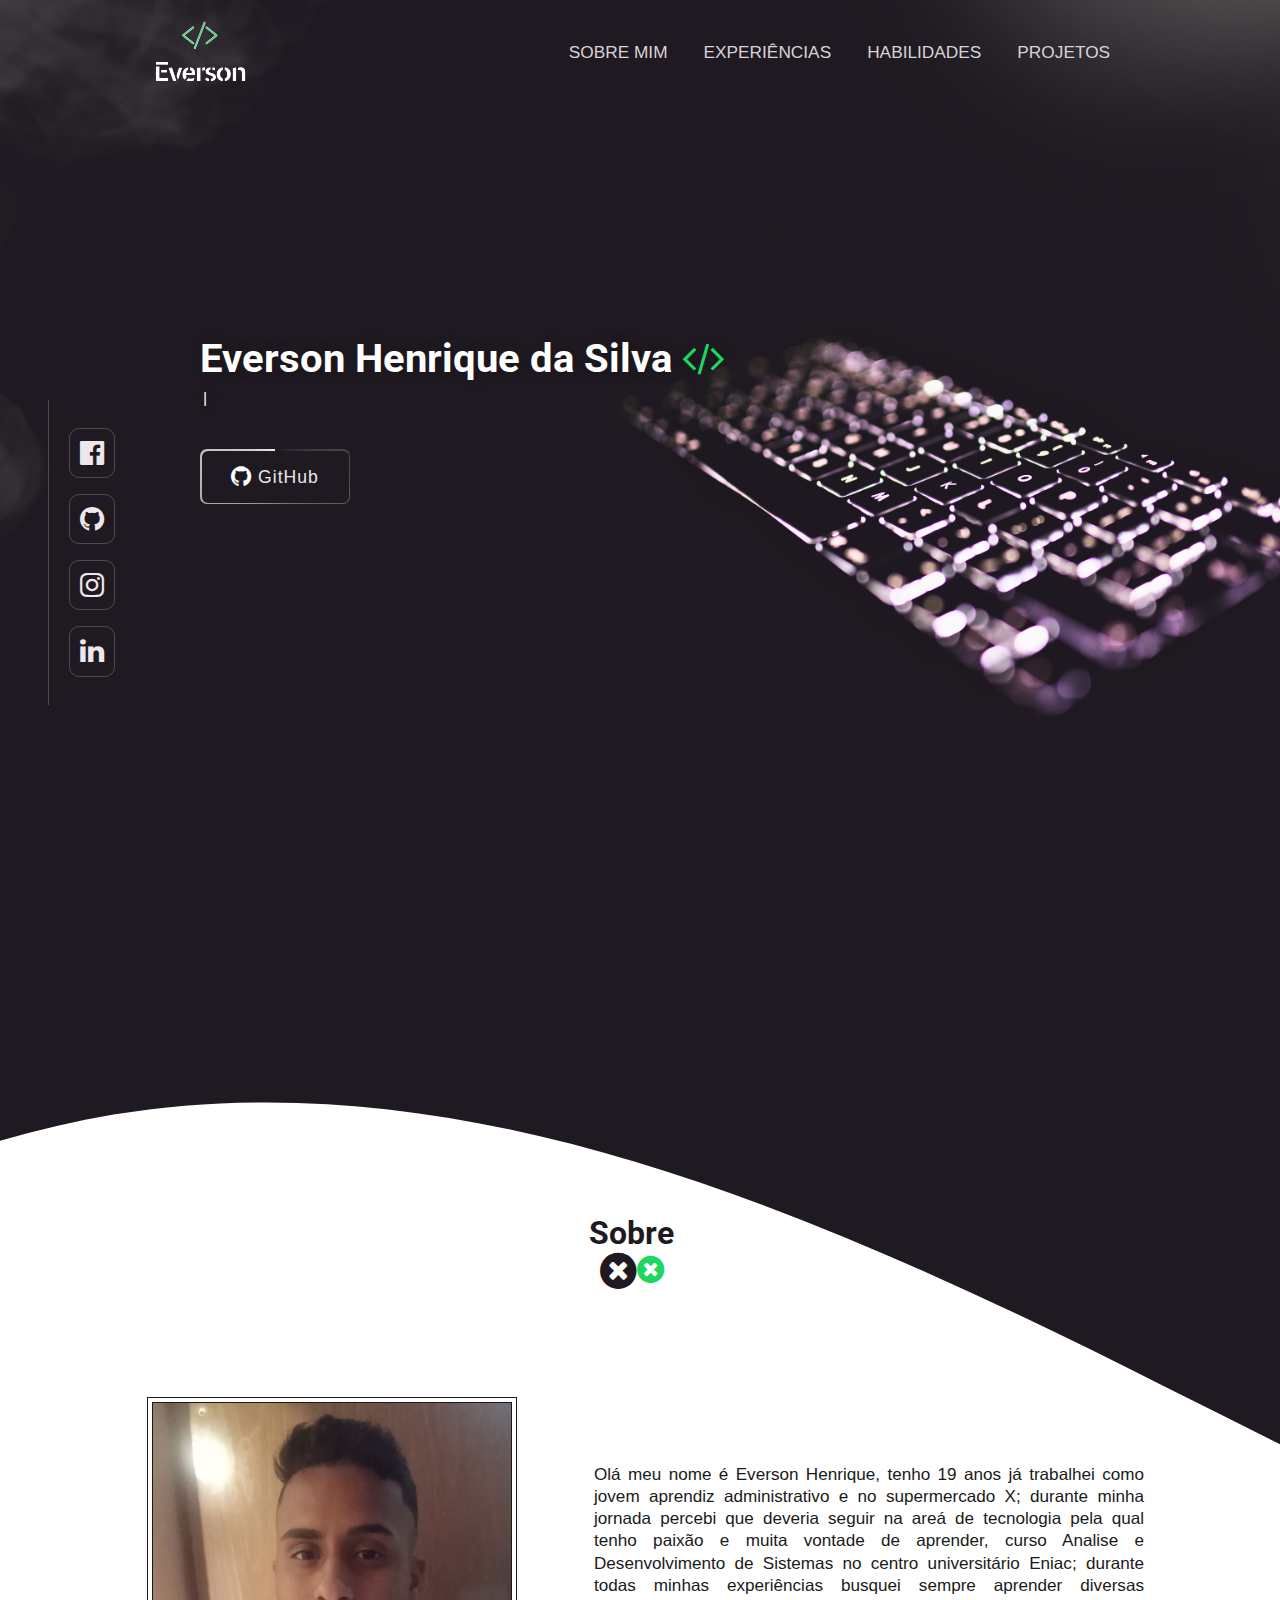
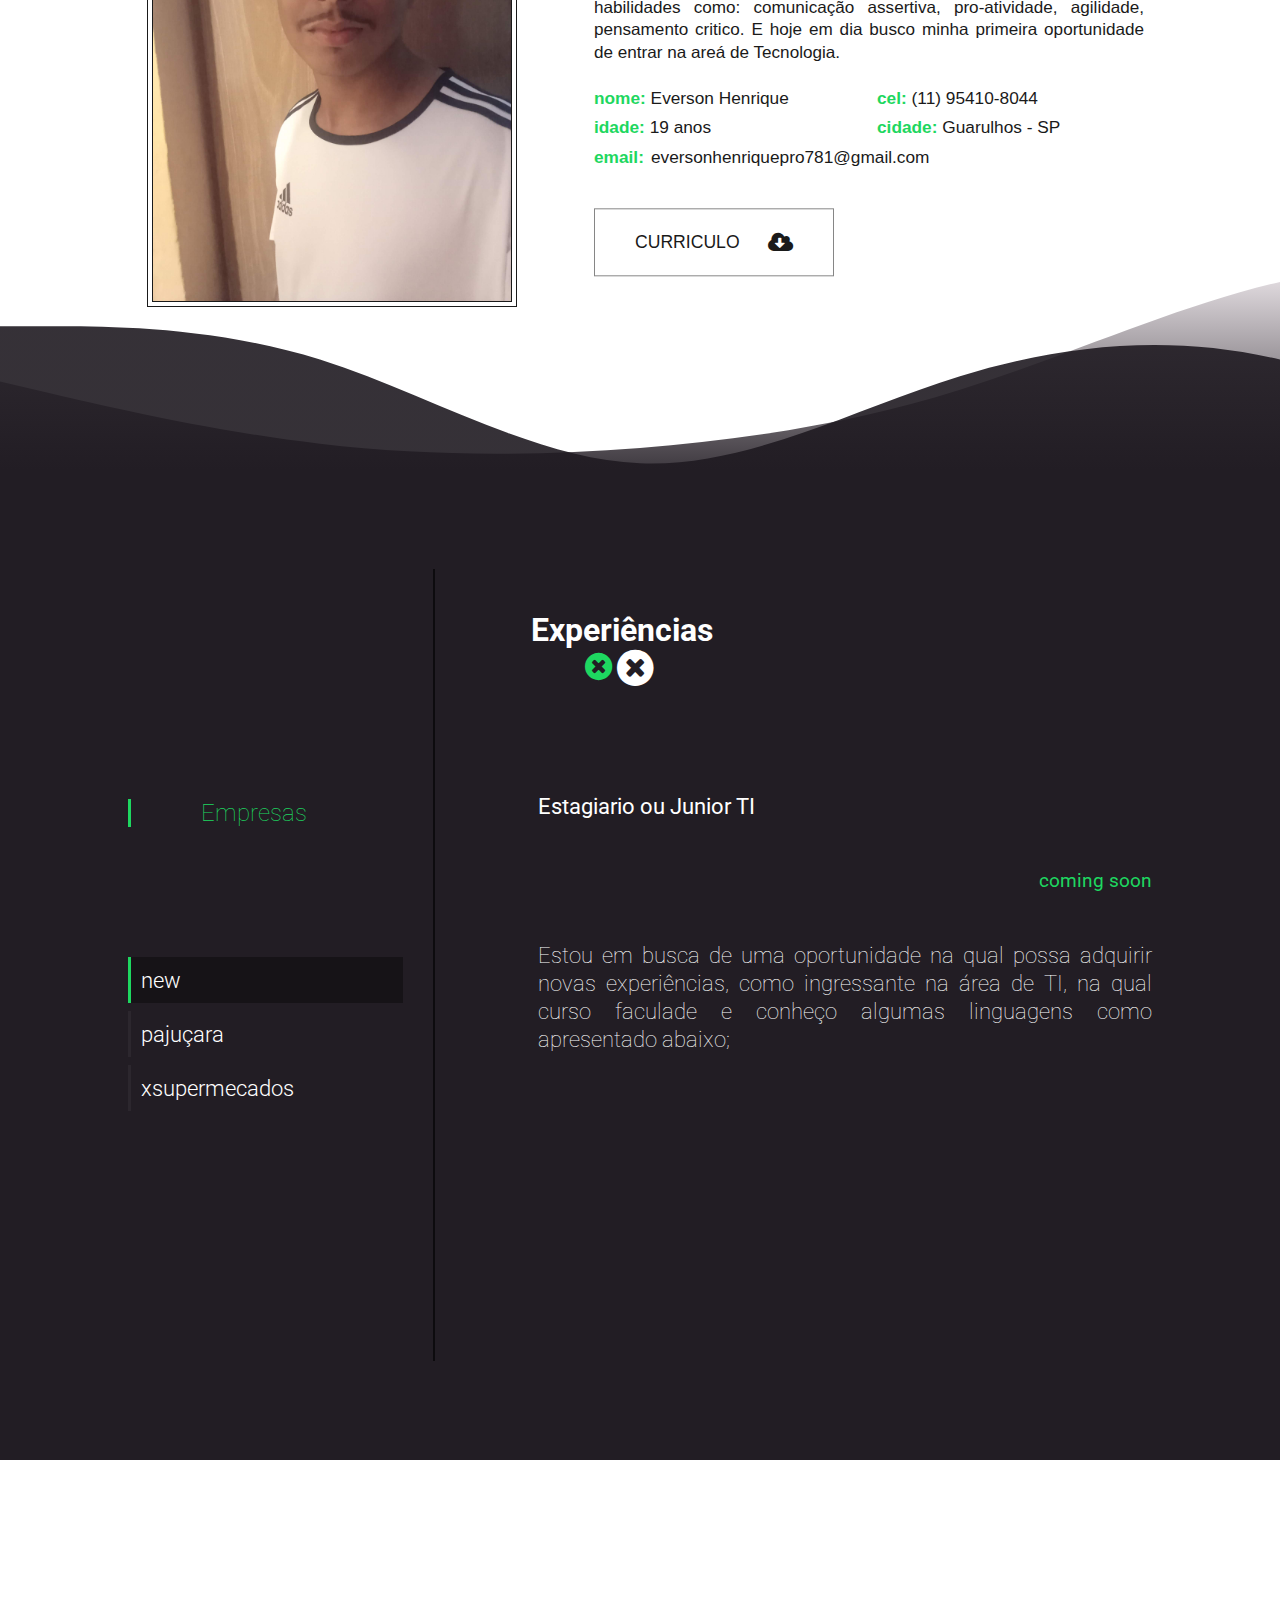
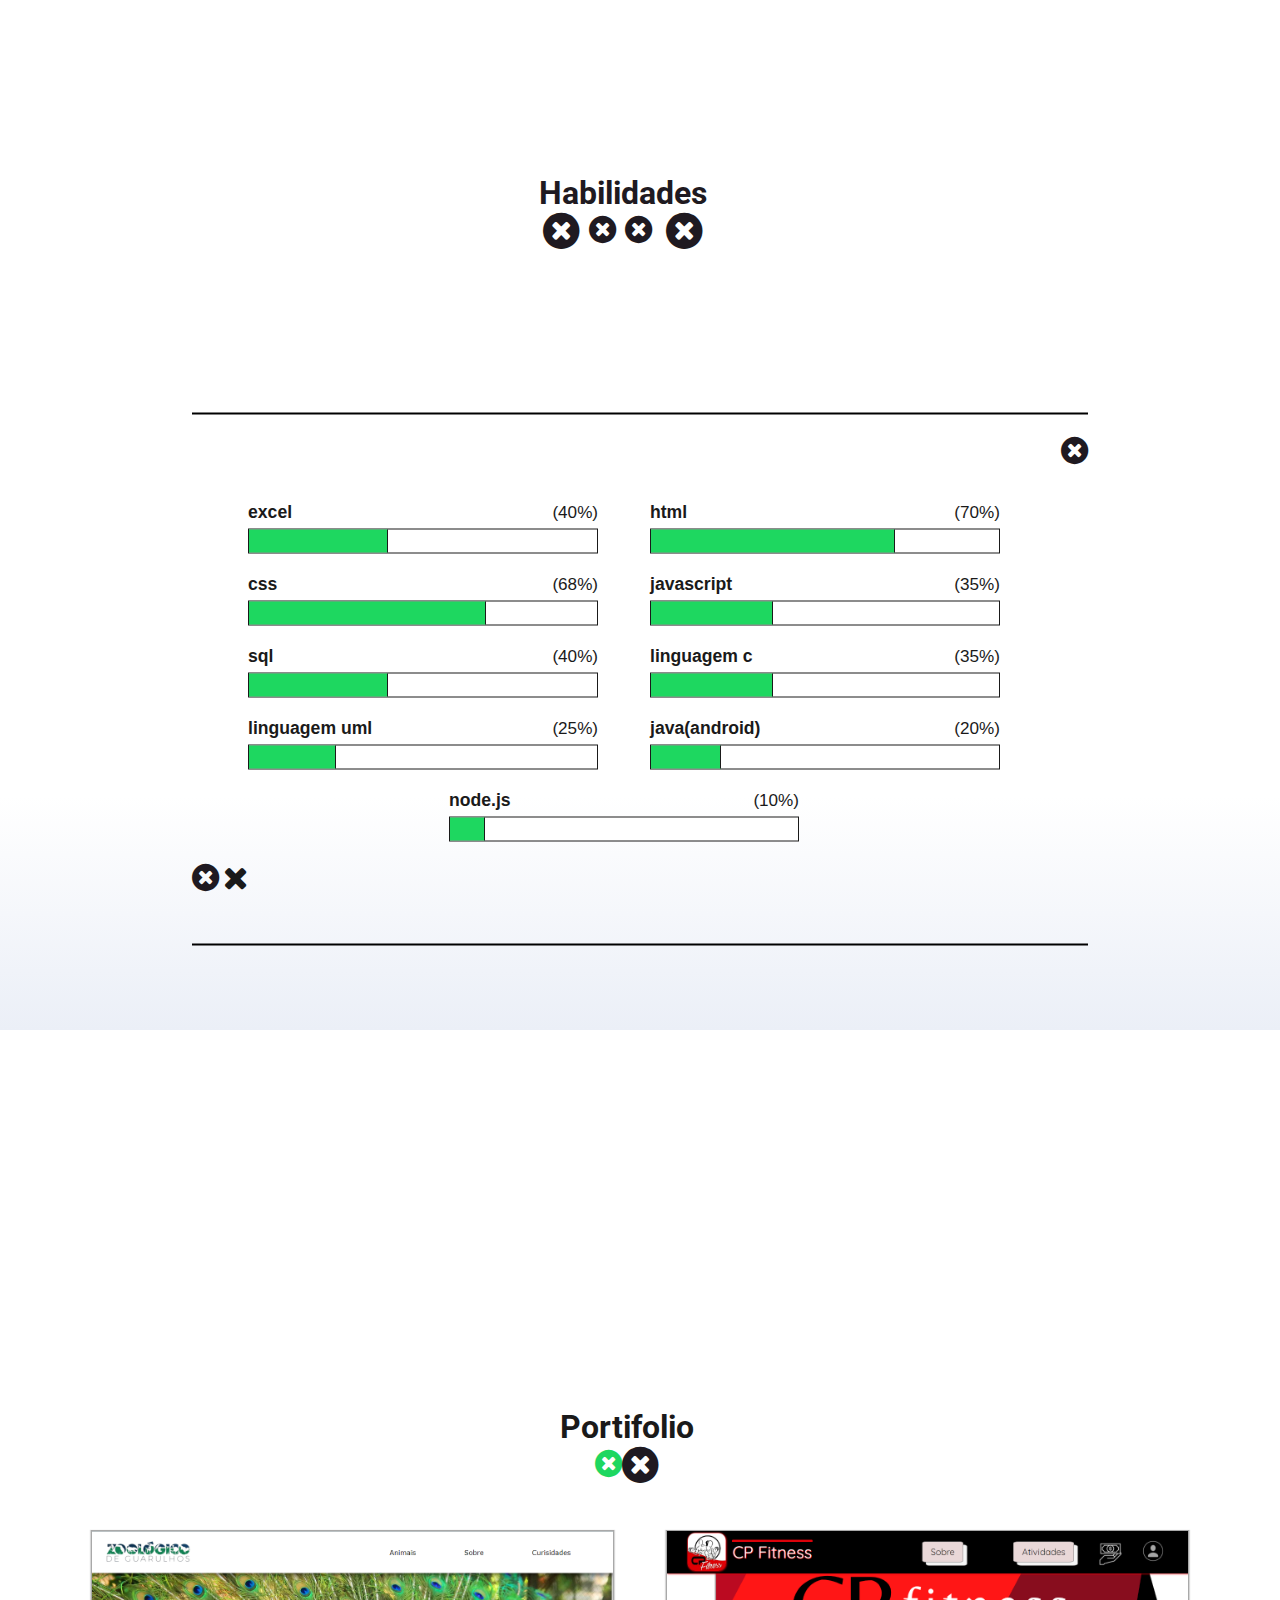
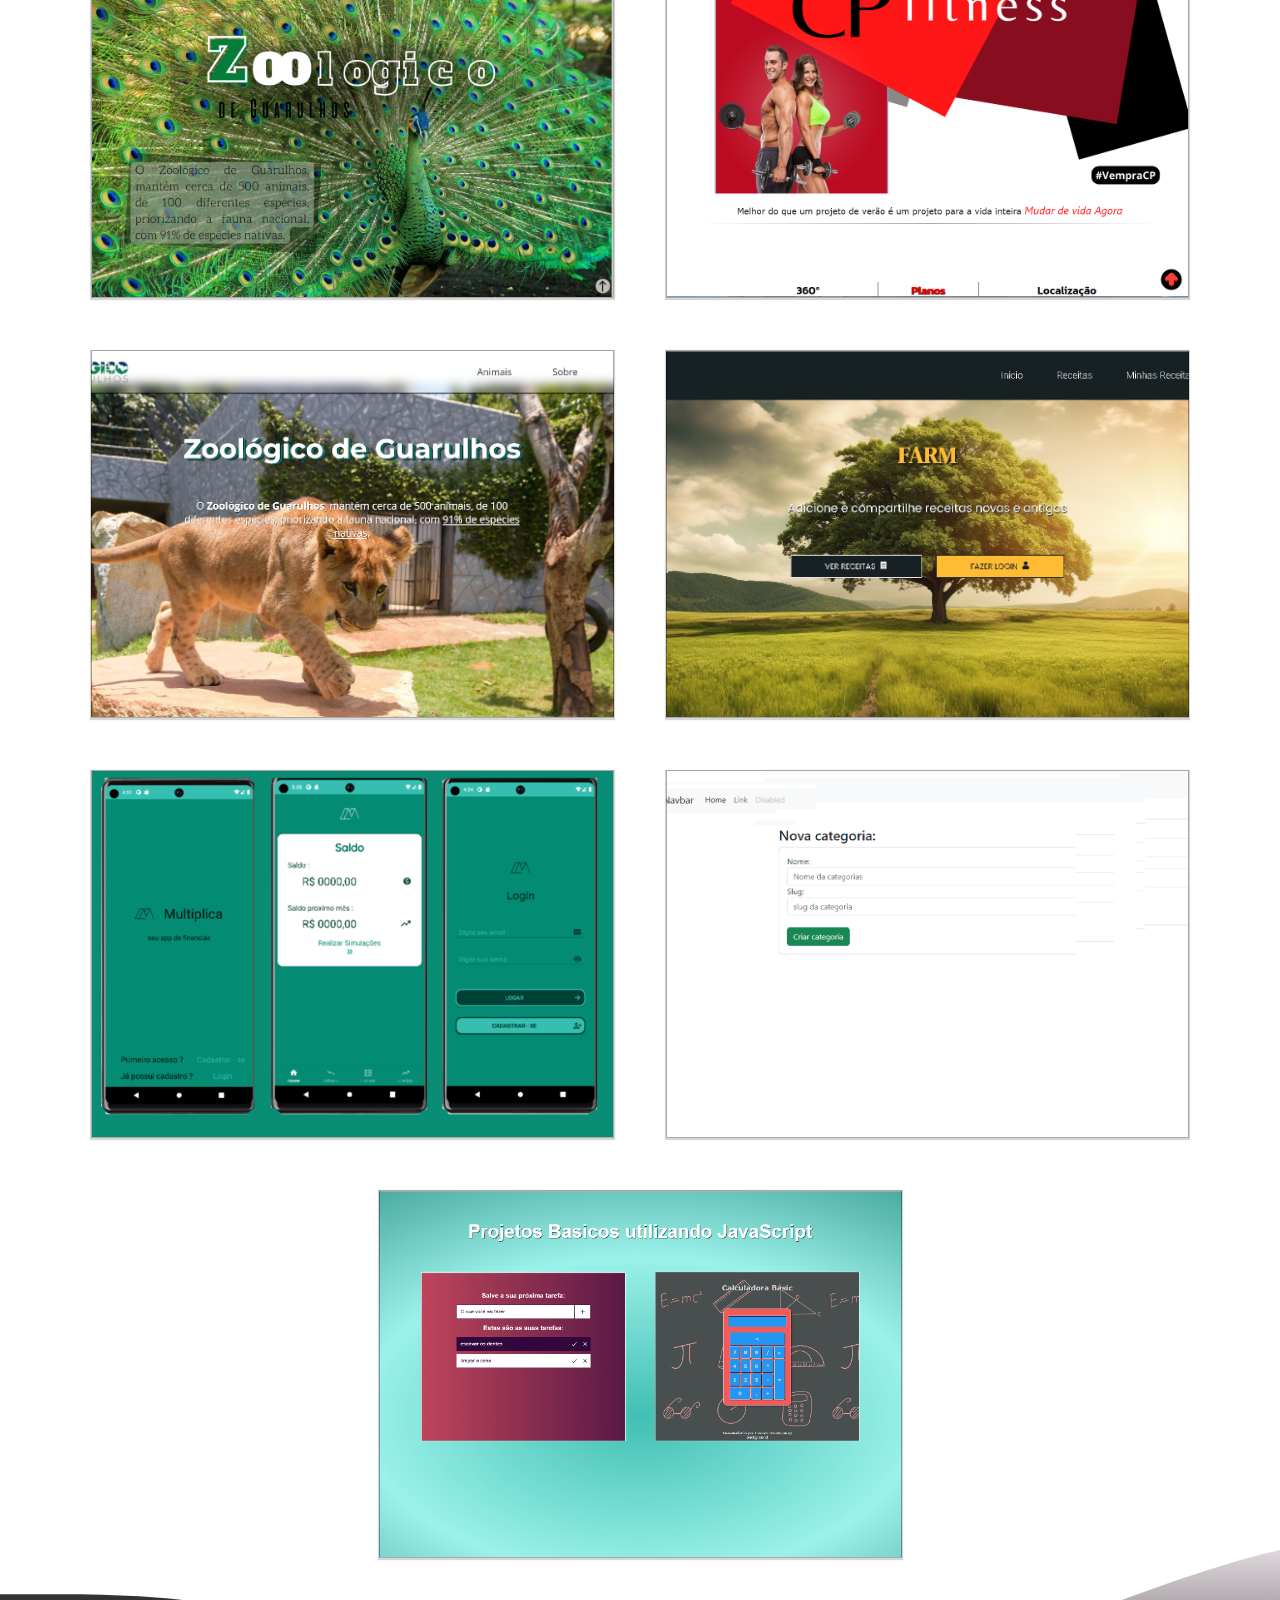
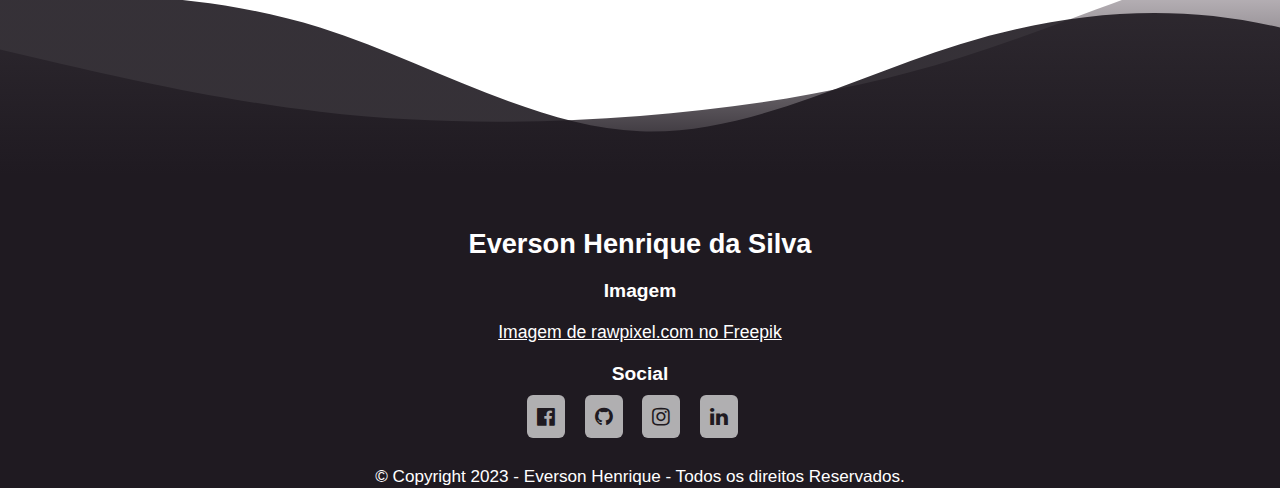
==== commit 2bdc31cf: "atualização / Tecnologias nos projetos" ====
--- a/newPortifolio/index.html
+++ b/newPortifolio/index.html
@@ -5,45 +5,53 @@
     <meta http-equiv="X-UA-Compatible" content="IE=edge">
     <meta name="viewport" content="width=device-width, initial-scale=1.0">
     <title>Everson Henrique</title>
-    <link rel="shortcut icon" href="../newPortifolio/imagens/favicon/favicon.ico" type="image/x-icon">
+    <link rel="shortcut icon" href="./imagens/favicon/favicon.ico" type="image/x-icon">
     <!-- CSS Principal -->
-    <link rel="stylesheet" href="../newPortifolio/css/style.css" media="all">
+    <link rel="stylesheet" href="./css/style.css" media="all">
     <!-- MediaQuery (CSS) -->
-    <link rel="stylesheet" href="../newPortifolio/css/mediaQuery/style.css">
-
-    <!-- Biblioteca para icones -->
+    <link rel="stylesheet" href="./css/mediaQuery/style.css">
+    <!-- Biblioteca para icones ( Awesome 4 )-->
     <link rel="stylesheet" href="https://cdnjs.cloudflare.com/ajax/libs/font-awesome/4.7.0/css/font-awesome.min.css">
-
 </head>
 <body>
     <main>
+        <!-- Menu de Barras -->
         <div id="barras" style="display: none;">
             <div class="menu"></div>
             <div class="menu"></div>
             <div class="menu"></div>
         </div>
+        <!-- Menu Suspenso fixo -->
         <nav id="menu" >
             <div>
-                <a href="#sobre" target="_self">sobre</a>
-                <a href="#experi" target="_self">experiencias</a>
+                <a href="#sobre" target="_self">sobre mim</a>
+                <a href="#experi" target="_self">experiências</a>
                 <a href="#ling" target="_self">habilidades</a>
                 <a href="#port" target="_self">projetos</a>
             </div>
             <span style="display: none;">
-                <a href="https://www.facebook.com/eversoHenrique" target="_blank" rel="external"><i class="fa fa-facebook-official" aria-hidden="true"></i></a>
-                <a href="https://github.com/EversonHenr1/" target="_blank" rel="external"><i class="fa fa-github"></i></a>
-                <a href="https://www.instagram.com/everson_henr1/" target="_blank" rel="external"><i class="fa fa-instagram"></i></a>
-                <a href="https://www.linkedin.com/in/everson-henrique-da-silva/" target="_blank" rel="external"><i class="fa fa-linkedin"></i></a>
+                <a href="https://www.facebook.com/eversoHenrique" target="_blank" rel="external">
+                    <i class="fa fa-facebook-official" aria-hidden="true"></i>
+                </a>
+                <a href="https://github.com/EversonHenr1/" target="_blank" rel="external">
+                    <i class="fa fa-github"></i>
+                </a>
+                <a href="https://www.instagram.com/everson_henr1/" target="_blank" rel="external">
+                    <i class="fa fa-instagram"></i>
+                </a>
+                <a href="https://www.linkedin.com/in/everson-henrique-da-silva/" target="_blank" rel="external">
+                    <i class="fa fa-linkedin"></i>
+                </a>
             </span>
         </nav>
         <section id="home" >
             <header>
                 <div>
-                    <img src="../newPortifolio/imagens/logo/logo_180px.png" alt="logo" class="logo">
+                    <img src="./imagens/logo/logo_180px.png" alt="logo" class="logo">
                 </div>
                 <div class="init-hidden">
-                    <a href="#sobre" target="_self">sobre</a>
-                    <a href="#experi" target="_self">experiencias</a>
+                    <a href="#sobre" target="_self">sobre mim</a>
+                    <a href="#experi" target="_self">experiências</a>
                     <a href="#ling" target="_self">habilidades</a>
                     <a href="#port" target="_self">projetos</a>
                 </div>
@@ -69,13 +77,13 @@
                 <span>
                     <i class="fa fa-times-circle fa-lg" aria-hidden="true"></i><i class="fa fa-times-circle" aria-hidden="true" style="color: #1ed760;"></i>
                 </span>
-                Sobre
+                Sobre 
             </h2>
             <div id="container-foto" class="init-hidden">
-                <img src="../newPortifolio/imagens/eu.jpg" alt="Foto Everson Henrique" id="eu">
+                <img src="./imagens/eu.jpg" alt="Foto Everson Henrique" id="eu">
             </div>
             <article class="init-hidden">
-                <p>Olá meu nome é Everson Henrique, tenho 19 anos já trabalhei como jovem aprendeiz administrativo e no supermercado X; durante minha jornada percebi que deveria seguir na areá de tecnogia pela qual tenho paixão e muita vontade de aprender, curso Analise e Desenvolvimento de Sistemas no centro universitario Eniac; durante todas minhas experiencias busquei sempre aprender diversas habilidades como: Comunicação assertiva, pro-atividade, Agilidade, Pensamento critico. e hoje em dia busco minha primeira oportunidade de entrar na areá de Tecnologia.</p>
+                <p>Olá meu nome é Everson Henrique, tenho 19 anos já trabalhei como jovem aprendiz administrativo e no supermercado X; durante minha jornada percebi que deveria seguir na areá de tecnologia pela qual tenho paixão e muita vontade de aprender, curso Analise e Desenvolvimento de Sistemas no centro universitário Eniac; durante todas minhas experiências busquei sempre aprender diversas habilidades como: comunicação assertiva, pro-atividade, agilidade, pensamento critico. E hoje em dia busco minha primeira oportunidade de entrar na areá de Tecnologia.</p>
                 <ul>
                     <li><strong>nome: </strong> Everson Henrique</li>
                     <li><strong>idade: </strong>19 anos</li>
@@ -89,7 +97,7 @@
                 </a>
             </article>
             <div class="onda">
-                <img src="../newPortifolio/imagens/svg/wave.svg" alt="fundo em formato de onda">
+                <img src="./imagens/svg/wave.svg" alt="fundo em formato de onda">
             </div>
         </section>
         <section id="experiencia">
@@ -115,8 +123,8 @@
                         coming soon
                     </span>
                     <p id="text">Estou em busca de uma oportunidade na qual possa adquirir novas experiências, como ingressante na área de TI, na qual curso faculade e conheço algumas linguagens como apresentado abaixo;</p>
-                    <a href="" class="btn_green" id="site" target="_blank">site <i class="fa fa-external-link" aria-hidden="true"></i></a> 
-                    <a href=""  class="btn_green" id="linkedin" target="_blank"> linkedin<i class="fa fa-linkedin-square" aria-hidden="true"></i></a>
+                    <a href="" style="display: none;" class="btn_green" id="site" target="_blank">site <i class="fa fa-external-link" aria-hidden="true"></i></a> 
+                    <a href="" style="display: none;"  class="btn_green" id="linkedin" target="_blank"> linkedin<i class="fa fa-linkedin-square" aria-hidden="true"></i></a>
                     </div>
                 </aside>
             </article>
@@ -160,12 +168,15 @@
                             <i class="ii fa" aria-hidden="true"></i>
                             <h4></h4>
                             <p></p>
+                            
                         </div>
+                        
                     </a> 
+                    <div class="tecnologias"></div>
                 </div> 
             </article> 
             <div class="onda" style="z-index: 1;">
-                <img src="../newPortifolio/imagens/svg/wave.svg" alt="imagem de fundo com formato de onda">
+                <img src="./imagens/svg/wave.svg" alt="imagem de fundo com formato de onda">
             </div>
         </section>
         <footer>
@@ -181,9 +192,10 @@
             <a href="https://www.linkedin.com/in/everson-henrique-da-silva/" target="_blank" rel="external"><i class="fa fa-linkedin"></i></a>
             <p class="init-hidden">© Copyright 2023 - Everson Henrique - Todos os direitos Reservados.</p>
         </footer>
+        
     </main>
-  <script src="../newPortifolio/javaScript/scroll.js"></script>
-   
-    <script src="./javaScript/index.js"></script>
+    
+   <script src="./javaScript/legenda.js" defer></script>
+    <script src="./javaScript/index.js" ></script>
 </body>
 </html>
--- a/newPortifolio/css/style.css
+++ b/newPortifolio/css/style.css
@@ -15,6 +15,7 @@
     --cor-destaque-1:#1ed760;
     --cor-destaque-2:#17C3B2;
     --cor-detalhes-1:#EDE7EB;
+    --black2:#1f1a21;
     --fonte-normal-1:Gotham,Arial, Helvetica, sans-serif;
     --fonte-mono-1:Roboto Mono,'Courier New', Courier, monospace;
 }
@@ -58,7 +59,7 @@
     width: min-content;
     display: flex;
     flex-wrap: wrap-reverse;
-    color: var(--cor-fundo-1);
+    color: var(--black2);
     justify-content: center;
     margin: auto;
     font-family:Roboto;
@@ -117,7 +118,7 @@
     display: block;
     width: 147px;
     height: 52px;
-    background-color: var(--cor-fundo-1);
+    background-color: var(--black2);
     text-align: center;
     line-height: 52px;
     border-radius: 6px;
@@ -130,7 +131,7 @@
     position: relative;
     text-transform: uppercase;
     padding: 23px 40px;
-    border: 1px solid rgba(0, 0, 0, 0.151);
+    border: 1.5px solid #00000079;
     font-size: 1.1em;
     background-color: white;
     transition: 0.4s ease-in-out;  
@@ -155,7 +156,7 @@
     left: 50%;
     top: 50%;
     transform: translate(-50%,-50%);
-    border: 3px solid var(--cor-destaque-1);
+    border: 2.3px solid var(--cor-destaque-1);
     box-shadow: 1px 1px 3px #1ed75f3a;
 }
 .btn_green > i:nth-child(1){
@@ -238,7 +239,7 @@
 #home > div > a:hover > i{
     transition: all 0.25s ease-in-out;
     border-color: var(--cor-detalhes-1);
-    color: var(--cor-fundo-1);
+    color: var(--black2);
     background-color: #ffffff34;
 } 
 #home >div:hover{
@@ -254,12 +255,41 @@
 #home > article > h1{
     font-size: 2.5em;
     font-family: "roboto";
-    text-shadow: 1px 1px 5px #0000006b;
+    text-shadow: 3px 0px 13px #00000034;
     margin-bottom: 5px;
 }
 #home > article > p{
     color: white;
+    text-shadow: 3px 0px 13px #00000034;
     font-family: var(--fonte-mono-1);
+}
+#home > article > p::after{
+    content: "|";
+    color: white;
+    font-family: var(--fonte-mono-1);
+    font-family: Roboto;
+    animation: pis 1s infinite  linear;
+    padding-left: 3px;
+}
+.esconder::after{
+    display: none;
+}
+@keyframes pis {
+    10%{
+        color: rgba(2, 2, 2, 0);
+        
+    }
+    40%{
+        color: rgba(255, 255, 255, 0);
+        
+    }
+    50%{
+        color: white;
+    }
+    100%{
+       
+        color: white;
+    }
 }
 /* Menu */
 #barras{
@@ -278,7 +308,7 @@
 .menu{
     width: 33px;
     margin-bottom: 5px;
-    height: 7px;
+    height: 6.3px;
     border: 1px solid #1F1A21;
     transition: 0.5s ease-in-out;
     background-color: white;
@@ -352,30 +382,45 @@
 }
 /* FOTO  SOBRE*/
 #container-foto{
+    margin-top: 50px;
     position: absolute;
     top: 60%;
     left: 40%;
     width: 400px;
     height: 500px;
     transform: translate(-90% ,-50%);
+    background-color: white !important;
+    
+    
+}
+.fa-times-circle{
+    color: var(--black2);
 }
 #eu{
     width: 90%;
     height: 100%;
-    border: 2px solid var(--cor-fundo-1);
-    outline: 2px solid var(--cor-fundo-1);
+    border: 1.5px solid var(--cor-fundo-1);
+    outline: 1.5px solid var(--cor-fundo-1);
     outline-offset: 4px;
+    z-index: 1;
  }
 /* Texto Sobre Mim */
+#perfil{
+    padding-bottom: 250px;
+}
+
 #perfil >article{
+    margin-top: 50px;
     position: absolute;
     top: 58%;
     left: 55%;
     transform: translate(-20% ,-50%);
     max-width: 550px;
+    
 }
 #perfil> article > p {
     text-align: justify;
+    
     color: var(--cor-fundo-1);
     margin-bottom: 20px;
 }
@@ -385,7 +430,7 @@
 }
 #perfil > article> ul > li{
     font-size: 1.08em;
-    line-height: 1.5em;
+    line-height: 1.7em;
 }
 #perfil > article> ul > li > strong{
     color: var(--cor-destaque-1);
@@ -407,7 +452,7 @@
 /* Experiencias */
 #experiencia{
     position: relative;
-    background-color: #241E25;
+    background-color: #221d24;
     min-height: 110vh;
 }
 #experiencia > article{
@@ -613,7 +658,7 @@
     font-family: var(--fonte-normal-1);
     padding: 10px;
     padding-top: 70px;
-    transition: 0.5s ease-in-out;
+    transition: 0.5s ease-in;
 }
 .projeto:hover >a> div{
     opacity: 1;
@@ -649,13 +694,37 @@
     background-repeat: no-repeat;
     background-position: center center;
     box-shadow: 0px 1px 1px 1px rgba(0, 0, 0, 0.158);
+    
+}
+
+.tecnologias{
+    display: flex;
+    position: absolute;
+    flex-direction: column;
+    flex-wrap: wrap;
+    height: 100%;
+    right: 100%;
+    background-color: var(--black2);
+    width:0; 
+    overflow: hidden !important;
+    gap: 25px 0px;
+    transition:0.5s ease-in !important;  
+    justify-content: center;
+    align-items: center;
+}
+ .projeto:hover > .tecnologias{
+    width: 45px;
+} 
+.tecnologias > img{
+   width: 40px;
+  
 }
 
 /* Rodapé */
 footer{
     position: relative;
     height: 350px;
-    background-color: #201b22;
+    background-color:  #1f1a21;
     text-align: center;
     padding-top: 90px;
     
@@ -696,7 +765,7 @@
     text-decoration: underline;
  }
  footer > a> i{
-    color: #1A1A1A;
+    color:  #1f1a21;
  }
  /* Efeito SCROLL */
 .init-hidden{
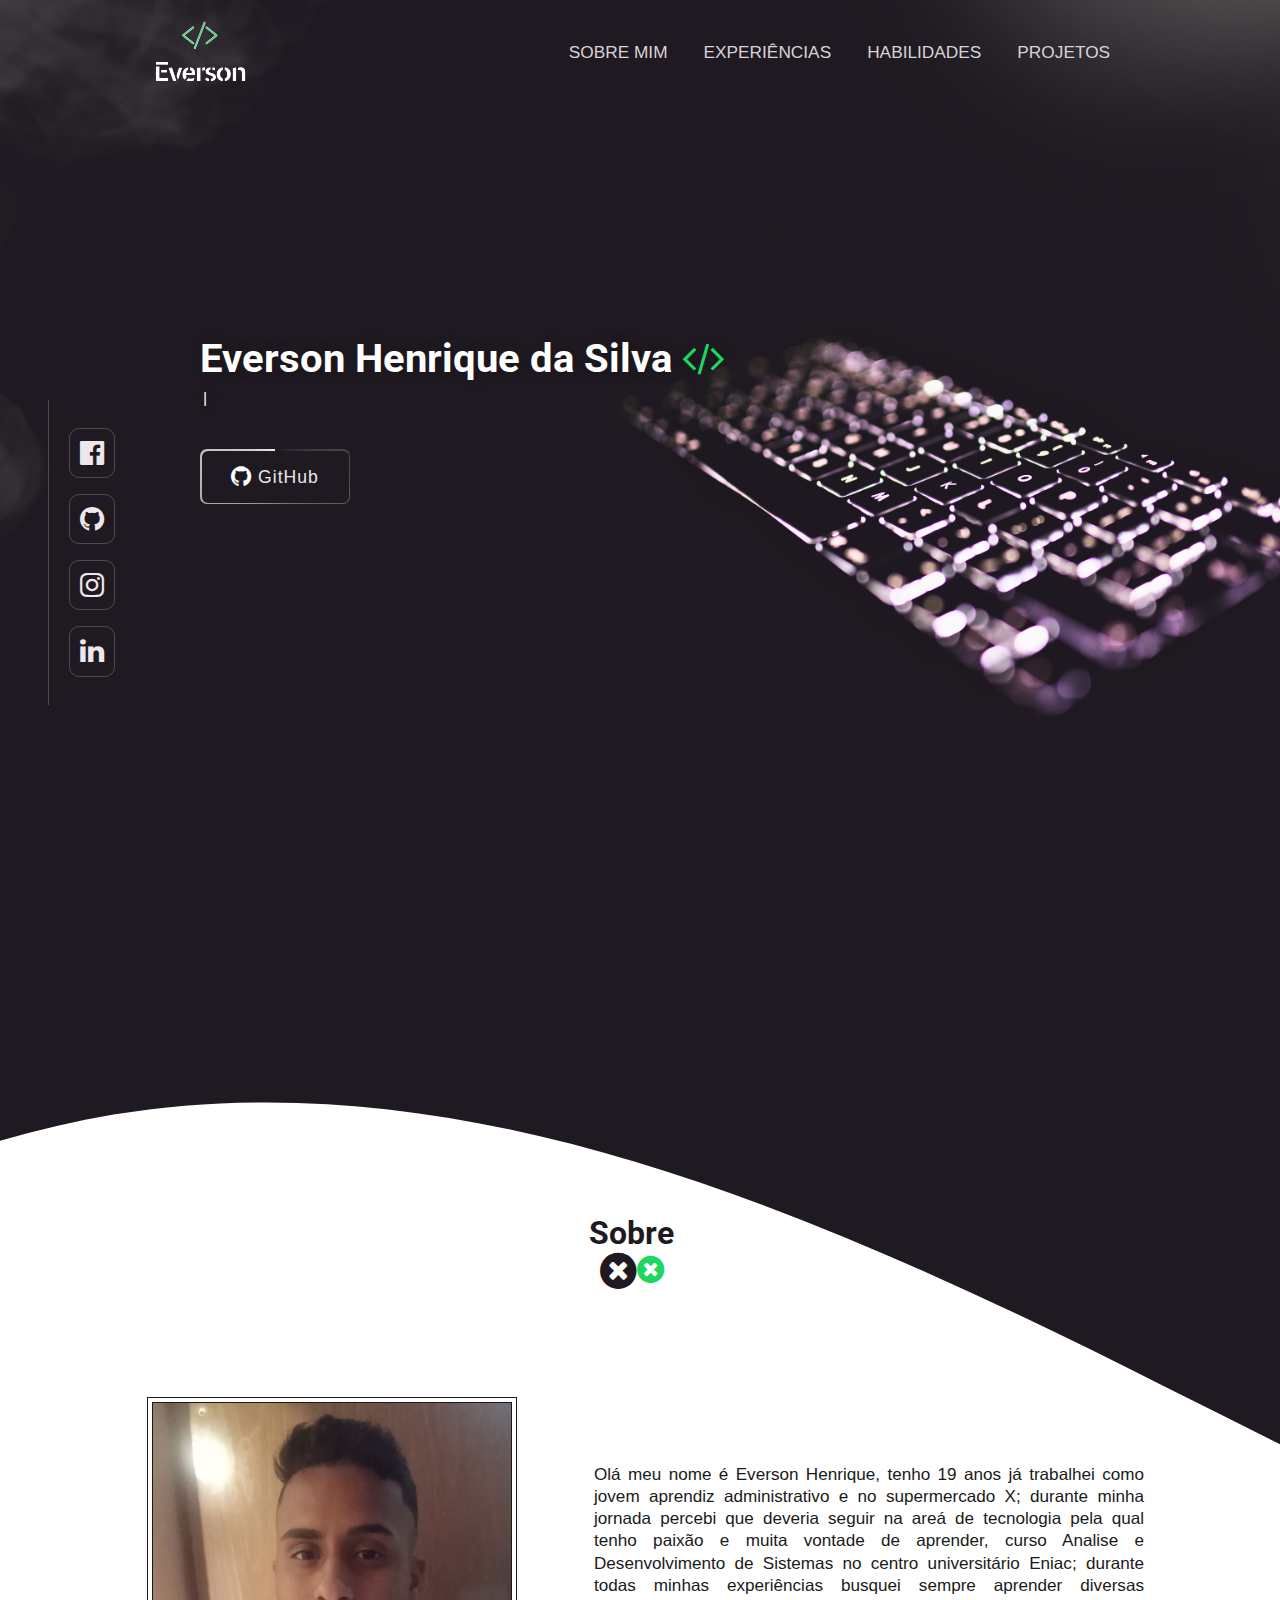
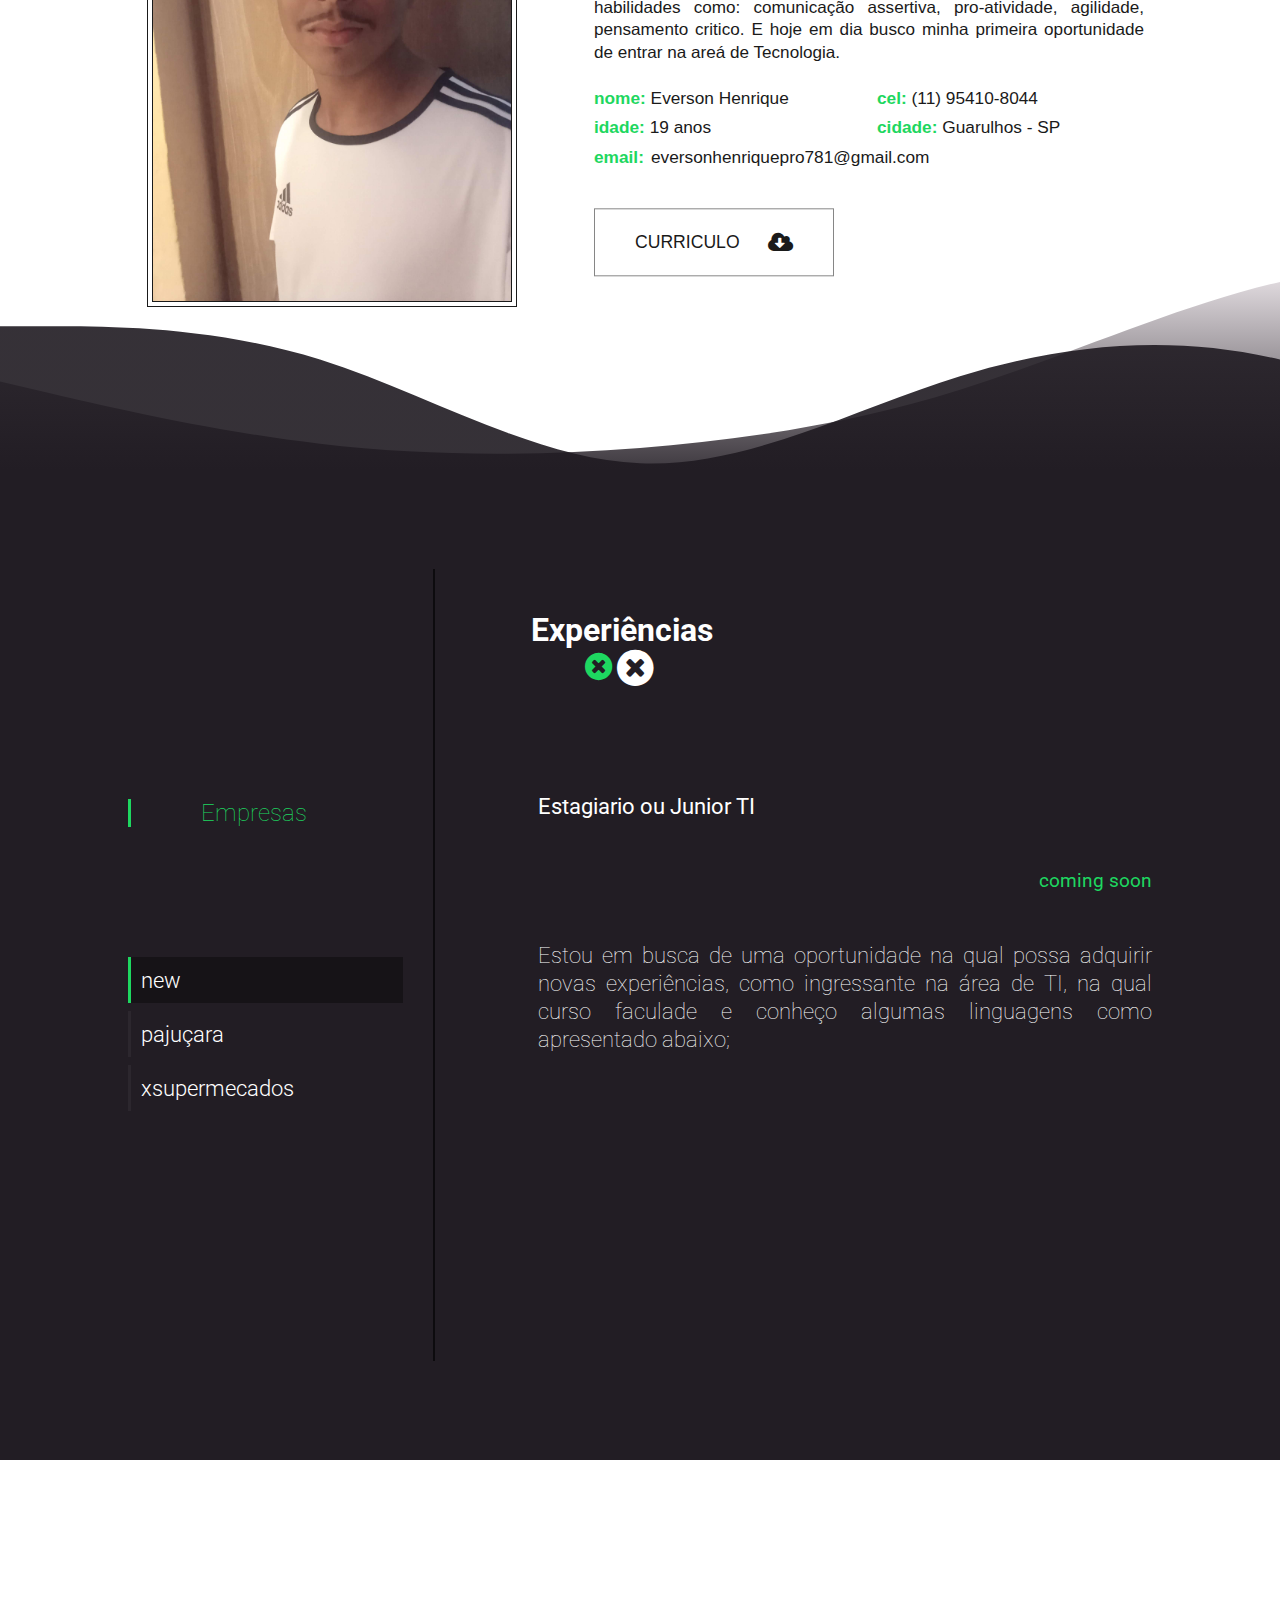
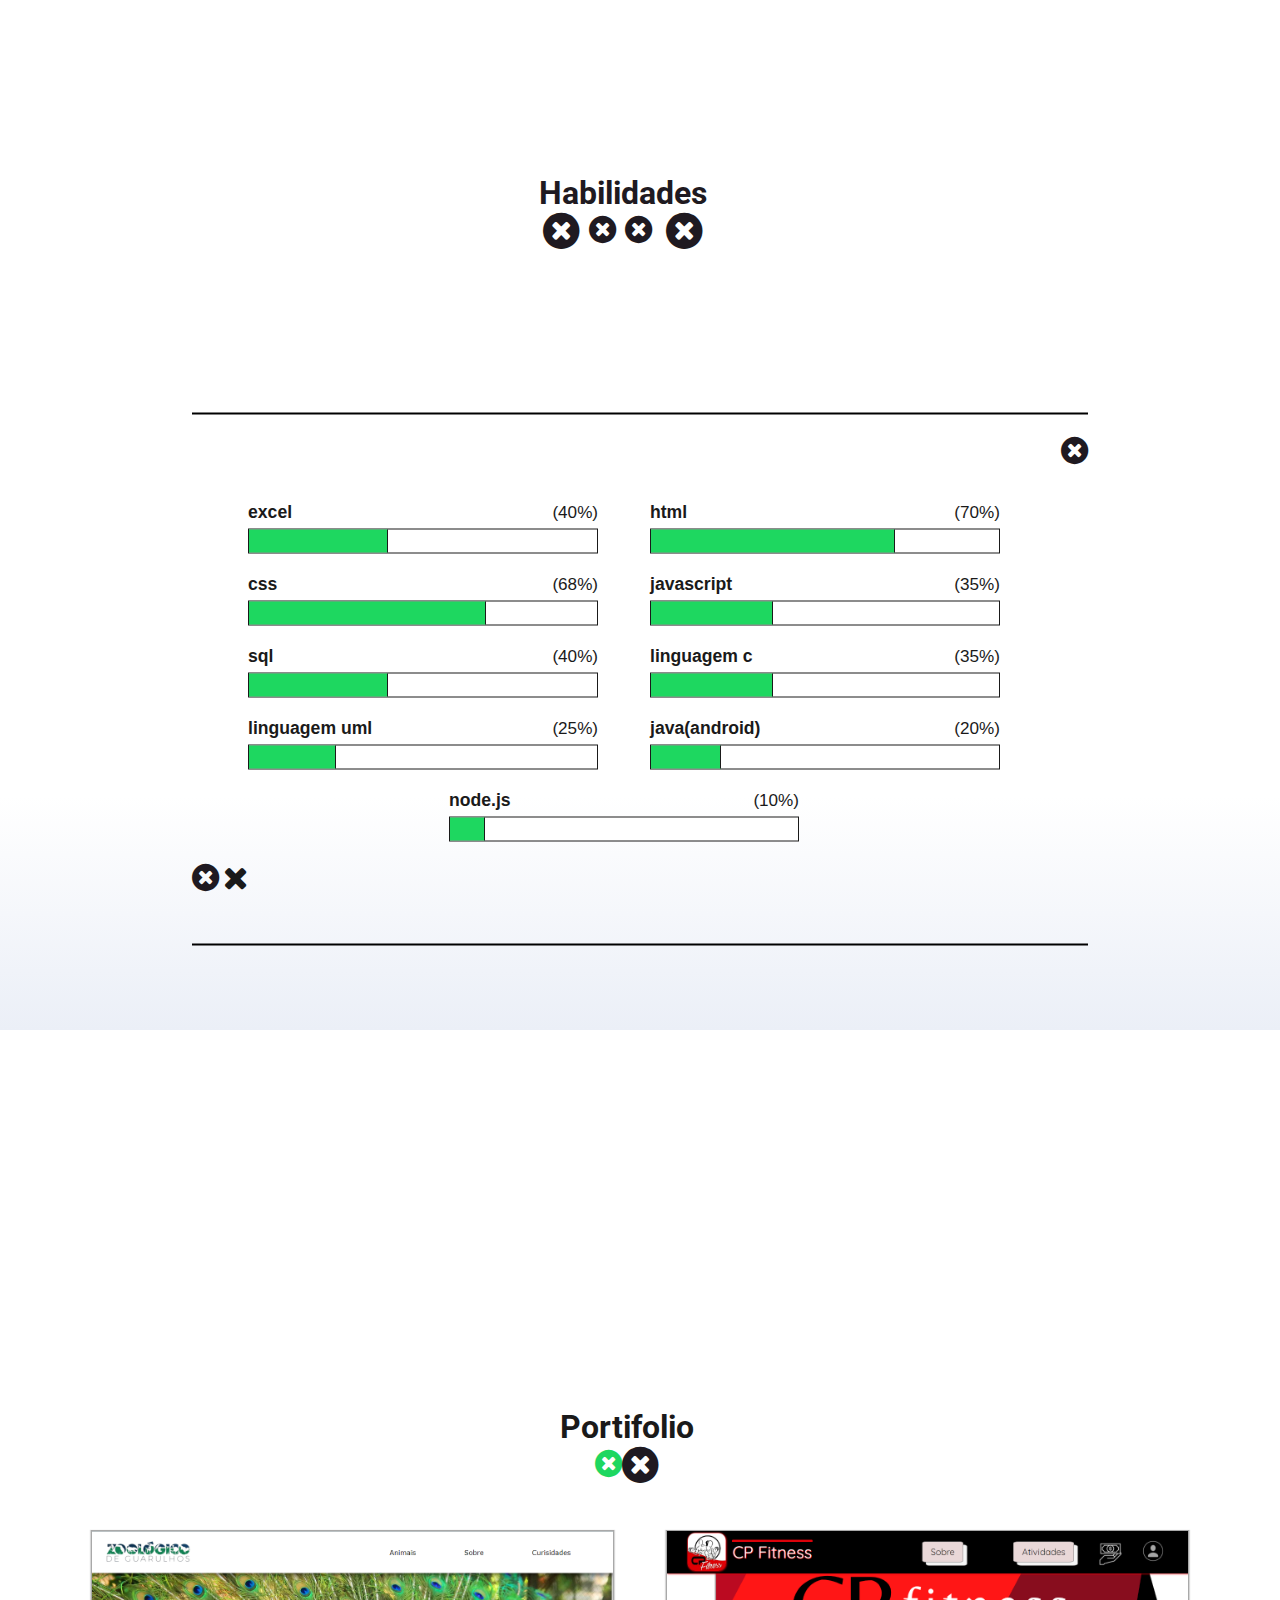
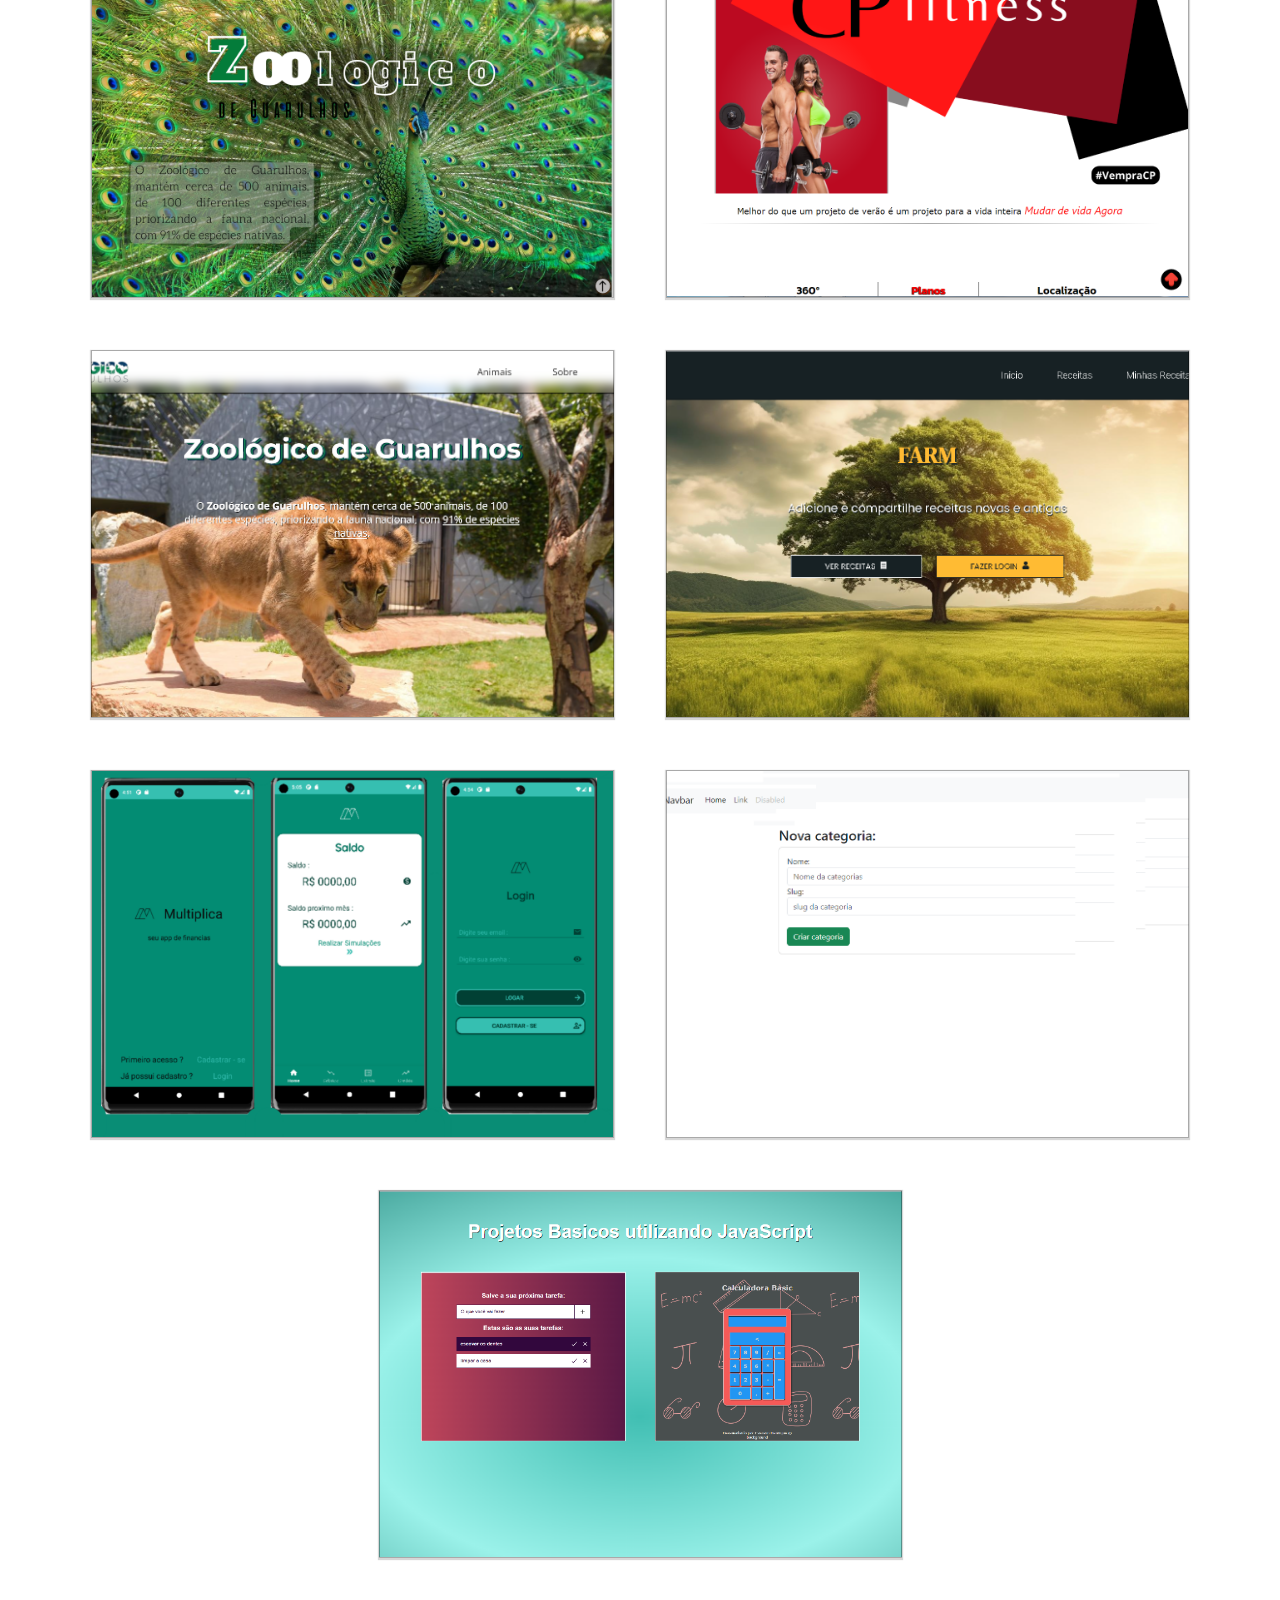
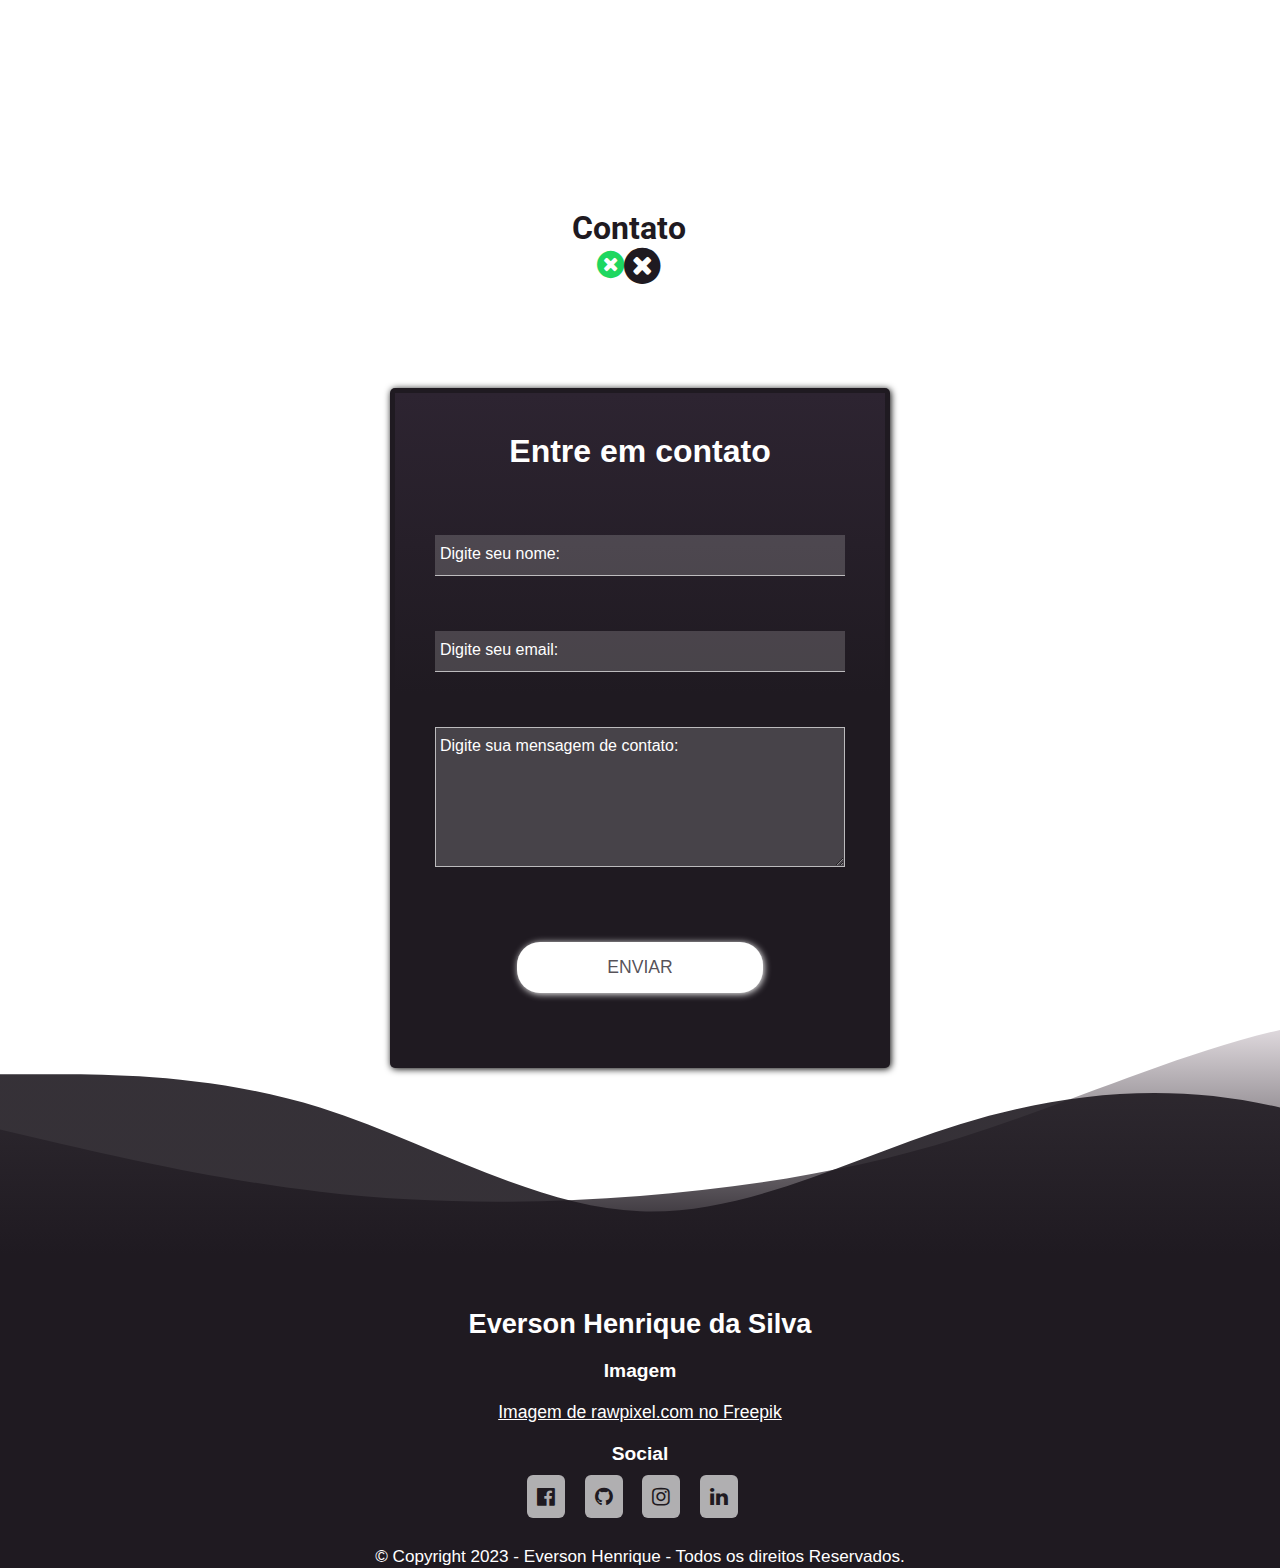
==== commit dc39fb92: "Contato(beta)" ====
--- a/newPortifolio/index.html
+++ b/newPortifolio/index.html
@@ -175,9 +175,45 @@
                     <div class="tecnologias"></div>
                 </div> 
             </article> 
-            <div class="onda" style="z-index: 1;">
+            
+        </section>
+        <section id="contato">
+            <h2 id="tittle-cont">
+                <span>
+                    <i class="fa fa-times-circle" aria-hidden="true" style="color: #1ed760;"></i><i class="fa fa-times-circle fa-lg" aria-hidden="true"></i>
+                </span>
+                Contato
+            </h2>
+            <div id="Container-contact">
+                <form action="https://api.staticforms.xyz/submit" method="post">
+                    <h3>Entre em contato</h3>
+                    <!-- Manda dados para uma api, que irá mandar email para mim -->
+                    <input type="hidden" name="accessKey" value="ac2b0b24-0fe2-4d86-9ad0-beb9ab12cdff"> <!-- Key para utilizar a Api -->
+                    <input type="hidden" name="redirectTo" value="https://eversonhenr1.github.io/newPortifolio/newPortifolio/success"> <!-- Redirecionamento após a mensagem -->
+                    <div>
+                        <label for="name">Digite seu nome:</label>
+                        <input type="text"   id="name" name="name" maxlength="120" minlength="5" autocomplete="name">
+                        <legend> <i class="fa" aria-hidden="true" ></i></legend>
+                    </div>
+                    <div>
+                        <label for="email">Digite seu email:</label>
+                        <input type="email" name="email" id="email" maxlength="130" minlength="5"  autocomplete="email"  />
+                        <legend> <i class="fa" aria-hidden="true"></i></legend>
+                    </div>
+                    <div>
+                        <label for="message">Digite sua mensagem de contato:</label>
+                        <textarea name="message" id="message" maxlength="300" minlength="5"></textarea>
+                        <legend> <i class="fa" aria-hidden="true" ></i></legend>
+                    </div>
+                    <div>
+                        <input type="submit"  value="Enviar"/>
+                    </div>                    
+                </form>
+                 <div class="onda" style="z-index: 1;">
                 <img src="./imagens/svg/wave.svg" alt="imagem de fundo com formato de onda">
-            </div>
+            </div> 
+            </div>
+            
         </section>
         <footer>
             <h3 class="init-hidden">Everson Henrique da Silva</h3>
--- a/newPortifolio/css/style.css
+++ b/newPortifolio/css/style.css
@@ -623,7 +623,7 @@
     min-height: 120vh;
     padding-bottom: 150px;
     position: relative;
-    background: no-repeat url(../background/16359104_v904-nunny-017-a\ \(1\).jpg) center top;
+   
     background-size: cover; 
 }
 #projetos > h2{
@@ -794,4 +794,177 @@
 .projeto{
     background-position: center center !important;
     background-size: cover !important;
+}
+
+/* contato */
+#contato{
+    position: relative;
+    display: flex;
+    flex-direction: column;
+    justify-content: center;
+    align-items: center;
+    min-height: 120vh;
+}
+#tittle-cont{
+    top: 10%;
+}
+#Container-contact{
+    background-color: var(--black2);
+    padding: 5px;
+    margin-top: 250px;
+    
+   
+    height: 680px;
+    width: 500px;
+    margin-bottom: 150px;
+    border-radius: 5px;
+    box-shadow: 1px 1px 7px black;
+}
+legend{
+    position: absolute;
+    right: -25px;
+    top: 10px;
+    
+}
+legend > i{
+    display: none;
+}
+legend > .fa-times-circle{
+    display: inline !important;
+    font-size: 1.4em !important;
+    color: #f54b4b !important;
+}
+
+legend > .fa-check-circle{
+    display: inline !important;
+    font-size: 1.4em !important;
+    color: #1ed760 !important;
+}
+form{
+    display: flex;
+    flex-direction: column;
+    gap: 55px 0px   ;
+    background-image: linear-gradient( to top ,#1f1a21 55%,#2d2431);
+    padding:  40px;
+    height: 100%;
+}
+form h3{
+    text-align: center;
+    font-size: 2em;
+    margin-bottom: 10px;
+    font-weight: bolder;
+    font-family: var(--fonte-normal-1);
+}
+form label{
+    color: white;
+    position: absolute;
+    left: 5px;
+    top: 10px;
+    font-family: var(--fonte-normal-1);
+    transition: 0.3s ease-in-out;
+}
+input[type="email"],input[type="text"]{
+    padding: 10px;
+    position: relative;
+    background-color: rgba(255, 255, 255, 0.26);
+    outline: none;
+    color: white;
+    font-size: 1.07em;
+    opacity: 0.7;
+    transition: 0.4s ease-in-out;
+    border: none;
+    border-bottom: 1px solid white;
+}
+input[type="email"]:hover,input[type="text"]:hover,textarea:hover{
+    opacity: 1;
+}
+input[type="email"]:focus,input[type="text"]:focus,textarea:focus{
+    box-shadow: 1px 1px 5px rgba(255, 255, 255, 0.247);
+    opacity: 1;
+    
+}
+textarea{
+    border: 1px solid white;
+    background-color: rgba(255, 255, 255, 0.26);
+    outline: none;
+    height: 140px;
+    padding: 10px;
+    color: white;
+    font-size: 1.07em;
+    opacity: 0.7;
+    transition: 0.4s ease-in-out;
+}
+input[type="submit"]{
+    box-shadow: 1px 1px 7px white;
+    width: 60%;
+    background-color: white;
+    margin: auto;
+    font-size: 1.1em;
+    text-transform: uppercase;
+    cursor: pointer;
+    border-radius: 23px;
+    margin-top: 20px;
+    padding: 15px;
+    color: #312b33d2;
+    border: none; 
+    transition: 0.4s ease-in-out;   
+}
+input[type="submit"]:hover{
+scale: 0.97;
+}
+
+form > div{
+    position: relative;
+    display: flex;
+    gap: 10px 0px;
+    flex-direction: column;
+   
+}
+.labelGoogle{
+    top: -20px;
+    left: 0px;
+    
+}
+.boxLabel{
+    outline: 1px solid white !important;
+}
+.red{
+    background-color: #f54b4b !important;
+    color: white !important;
+    border-color: white;
+}
+
+.green{
+    border-radius: 0px !important;
+    background-color: #1ed760 !important;
+    position: relative;
+    color: white !important;
+}
+form{
+    position: relative;
+    overflow: hidden;
+}
+.loading::after{
+    content: "";
+   background-color: var(--cor-destaque-1);
+   width: 50px;
+   height: 5px;
+   display: block;
+   position: absolute;
+   bottom:  0px;
+   left: -5%;
+    animation: loading ease-in-out 2s infinite;
+    
+    
+}
+@keyframes loading {
+    0%{
+        left: -5%;
+    }
+    50%{
+        left: 100%;
+    }
+    100%{
+        left: 0%;
+    }
 }--- a/newPortifolio/css/mediaQuery/style.css
+++ b/newPortifolio/css/mediaQuery/style.css
@@ -170,6 +170,12 @@
     nav>span>a:hover>i{
         color: gray ;
     }
+    .tecnologias{
+        
+        left: 0px;
+        gap: 20px 10px !important;
+    }
+    .tecnologias > 
 }
 /* media para tablet */
 @media screen and (min-width:670px) and (max-width:992px) {
@@ -350,7 +356,7 @@
         line-height: 2.2em;
     }
     #containerDesc>div > a {
-        display: block;
+        display: block !important;
         font-size: 1.8em !important;
         width: 100%;
         padding: 17px;
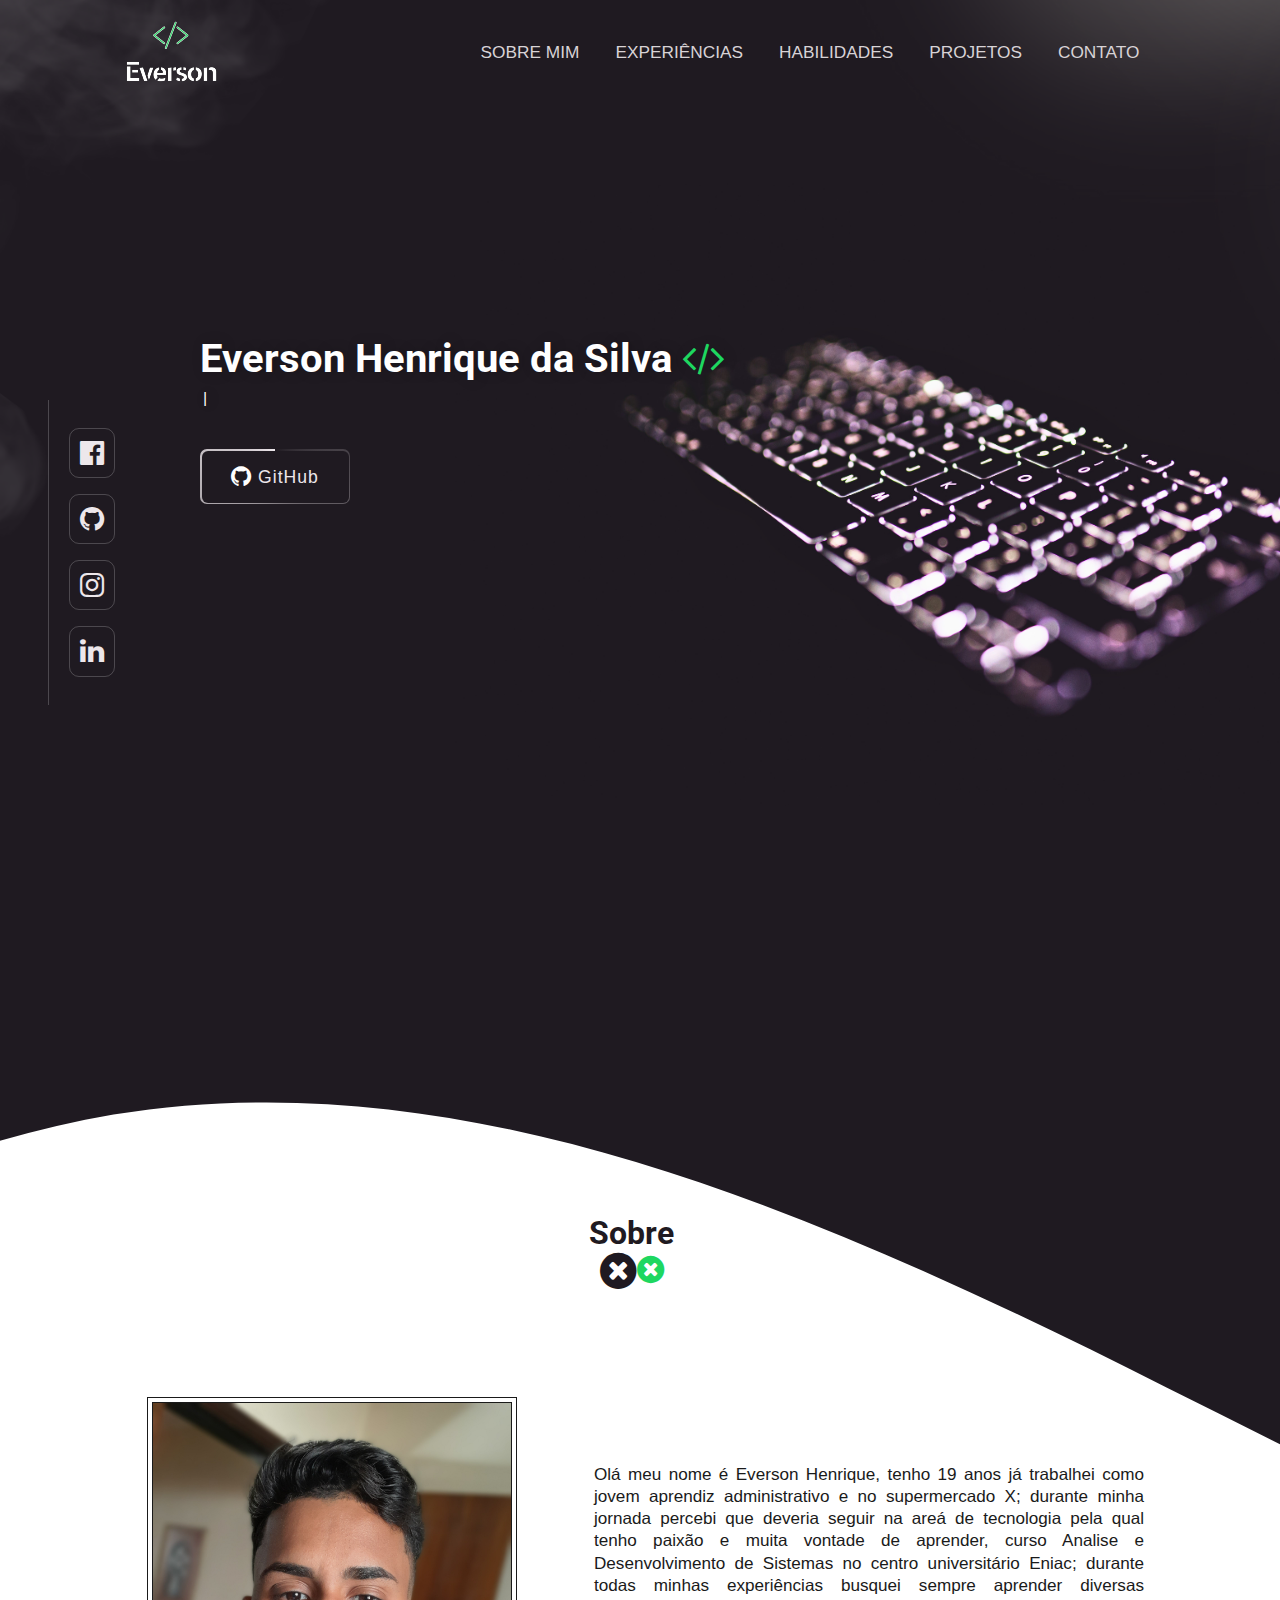
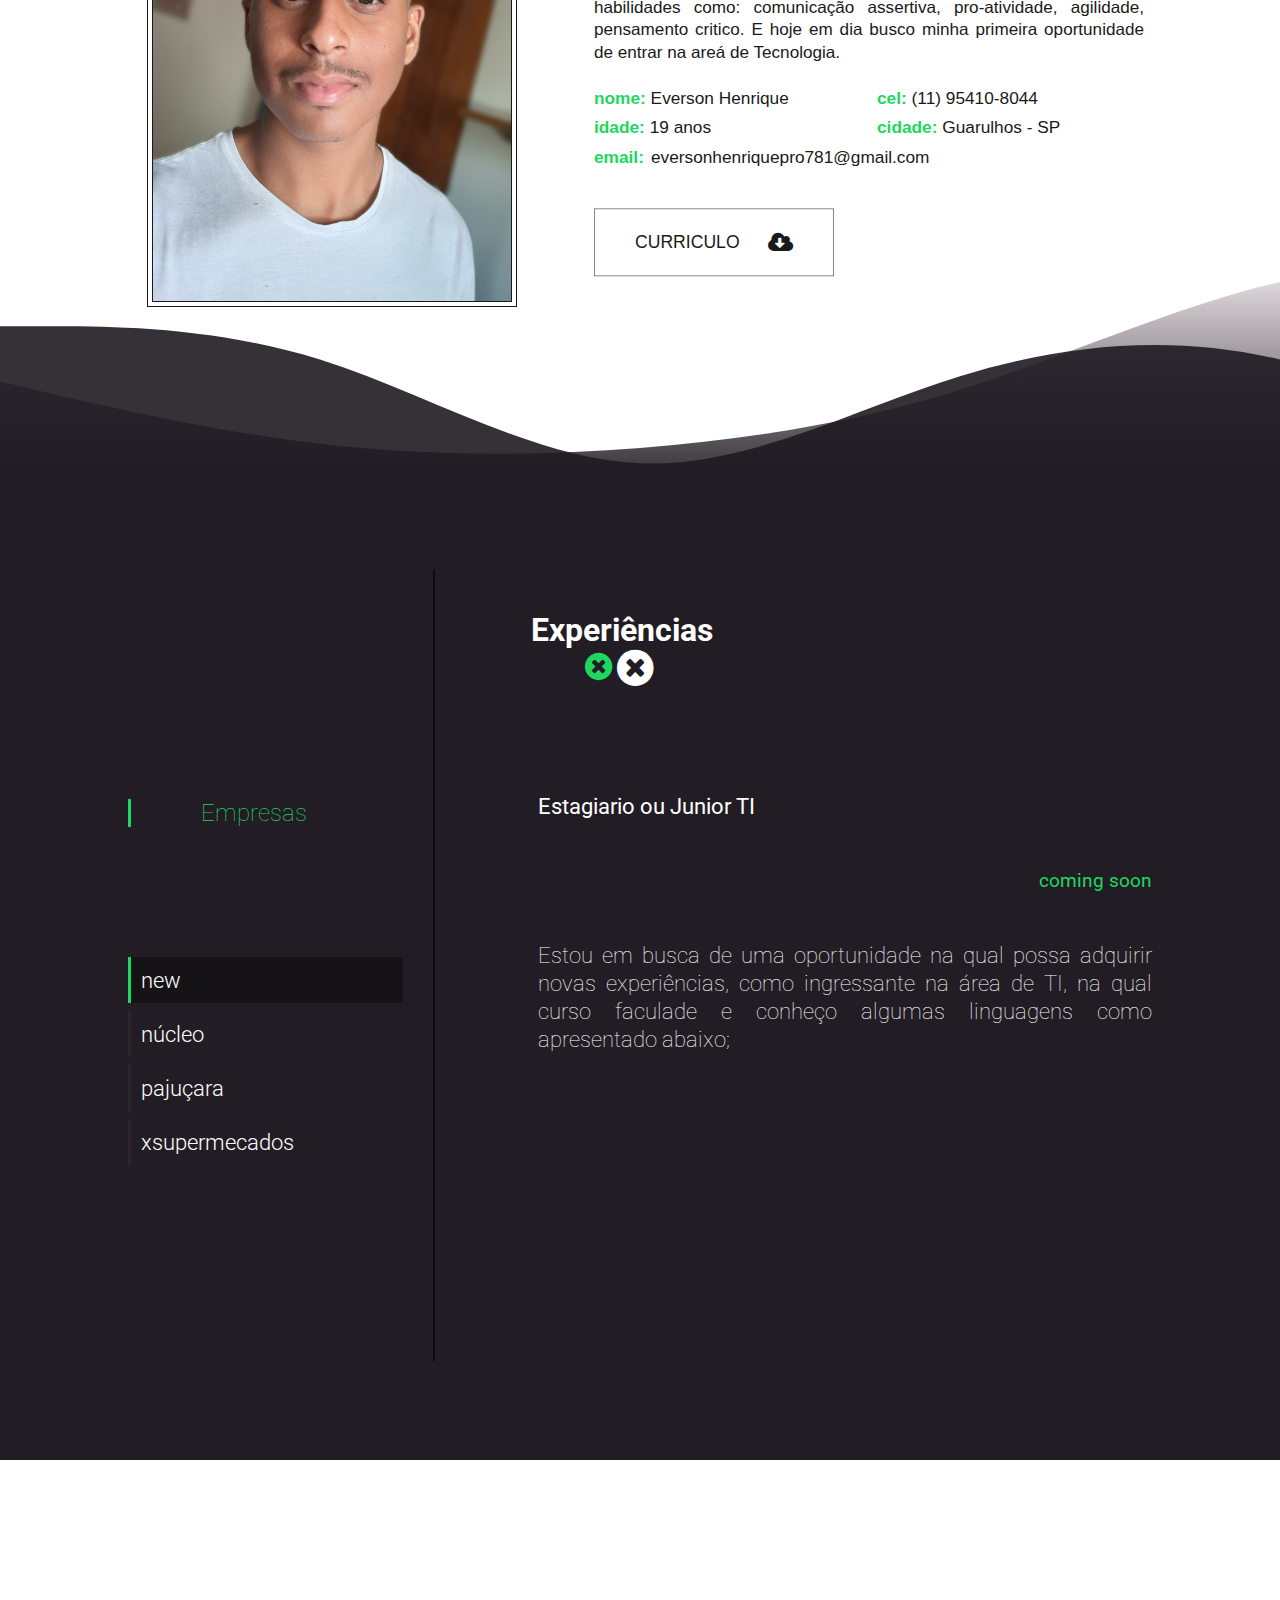
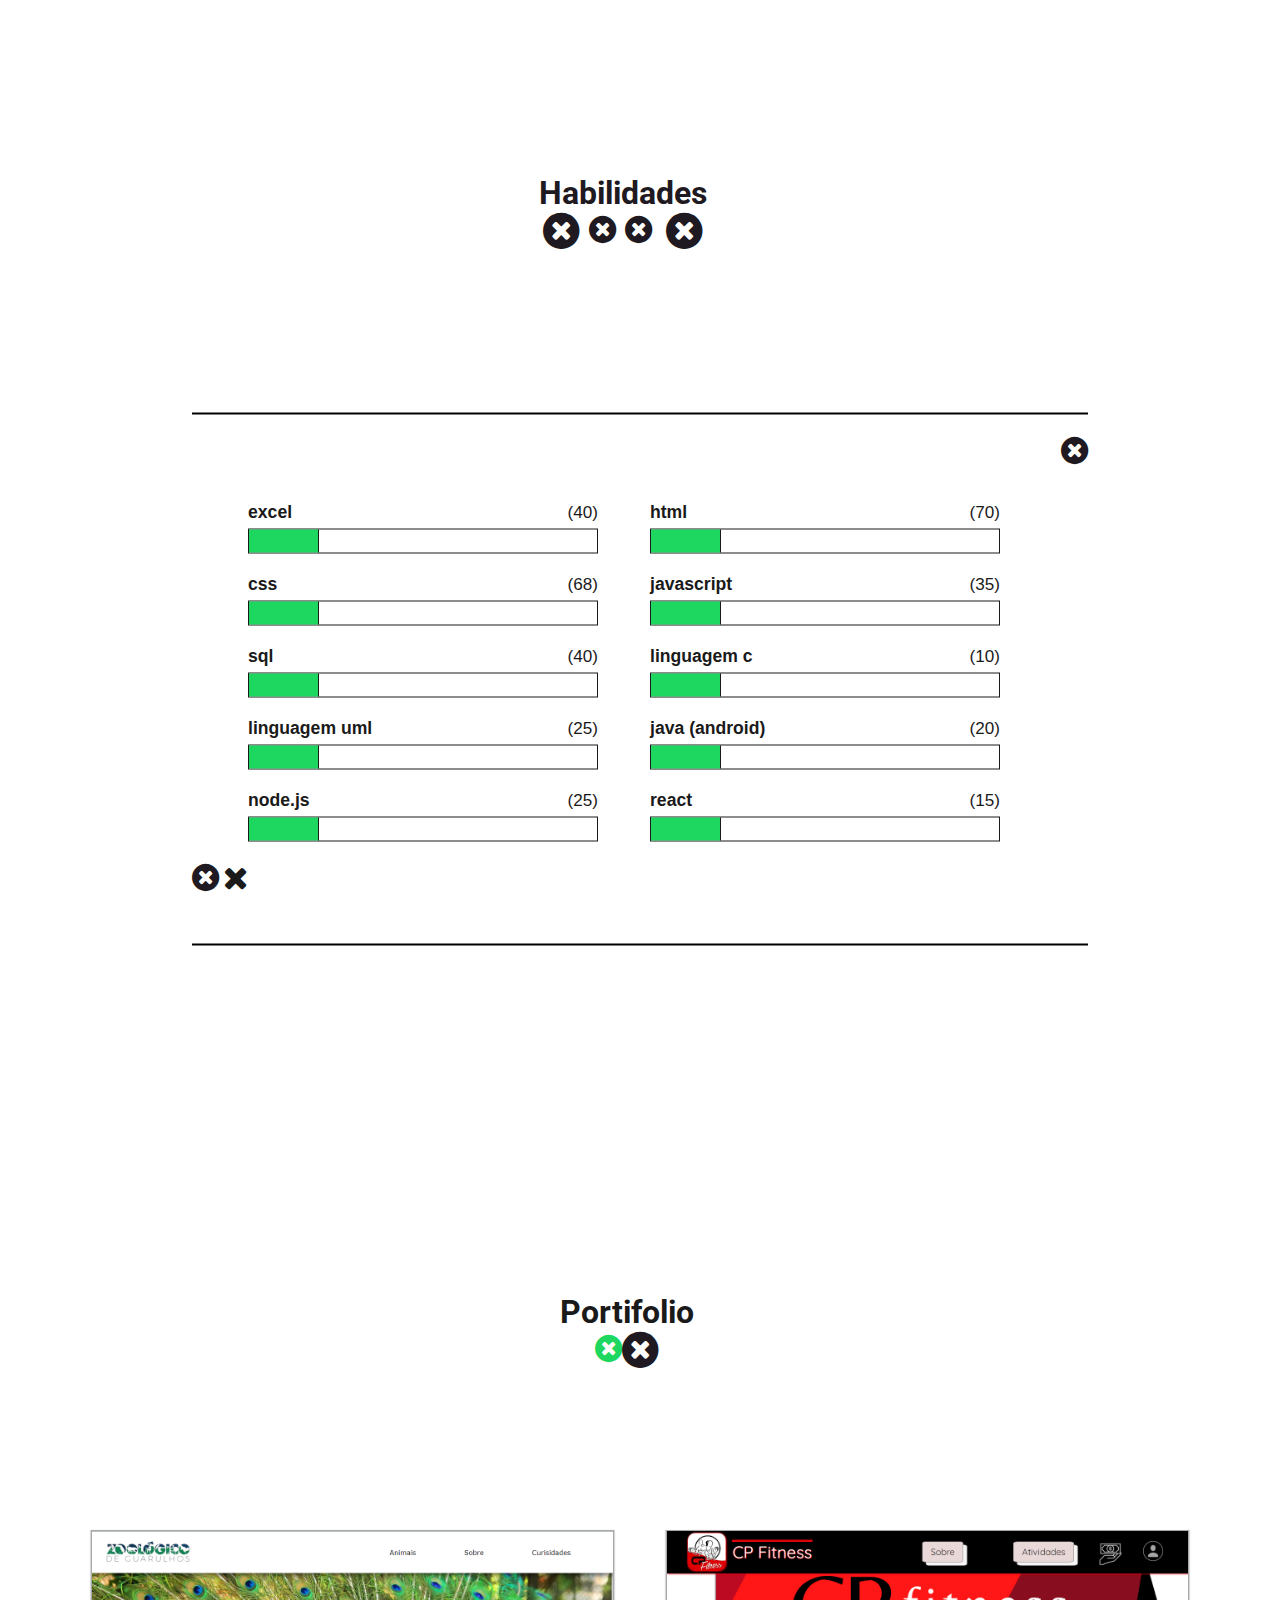
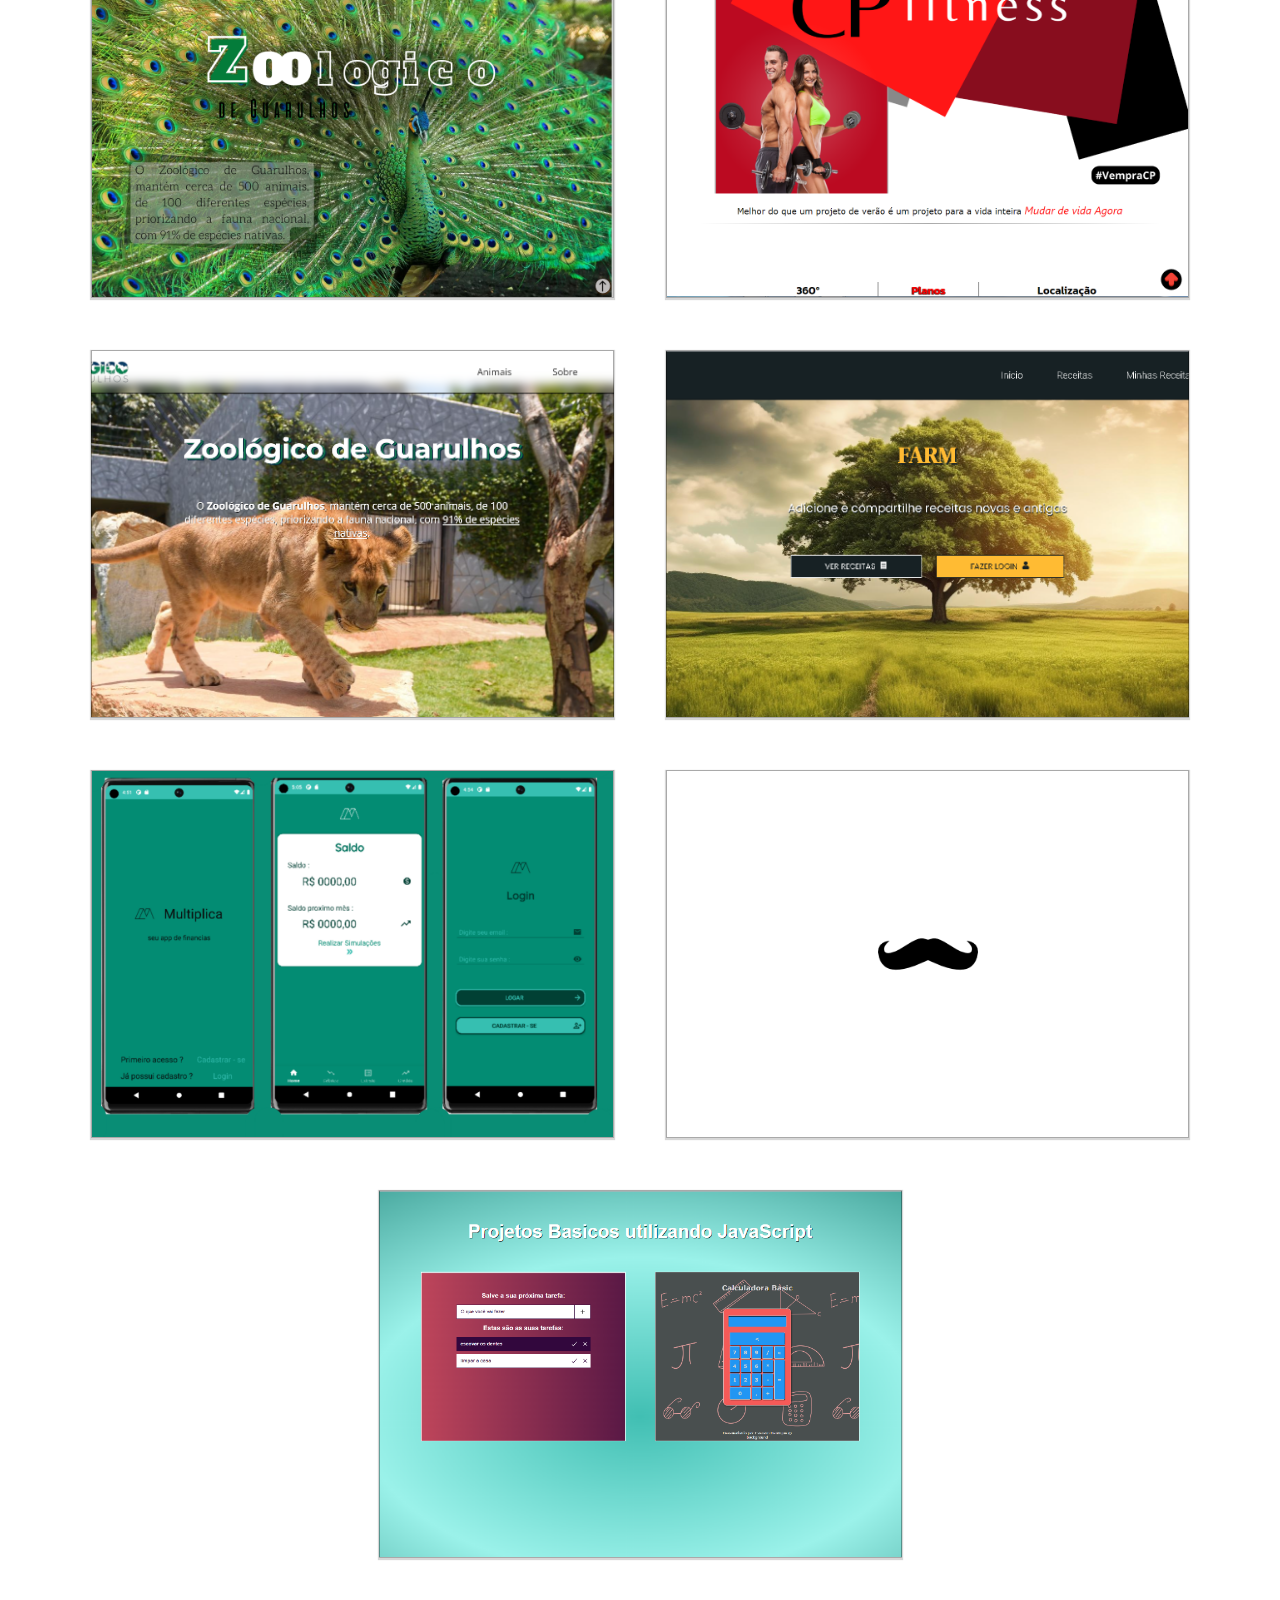
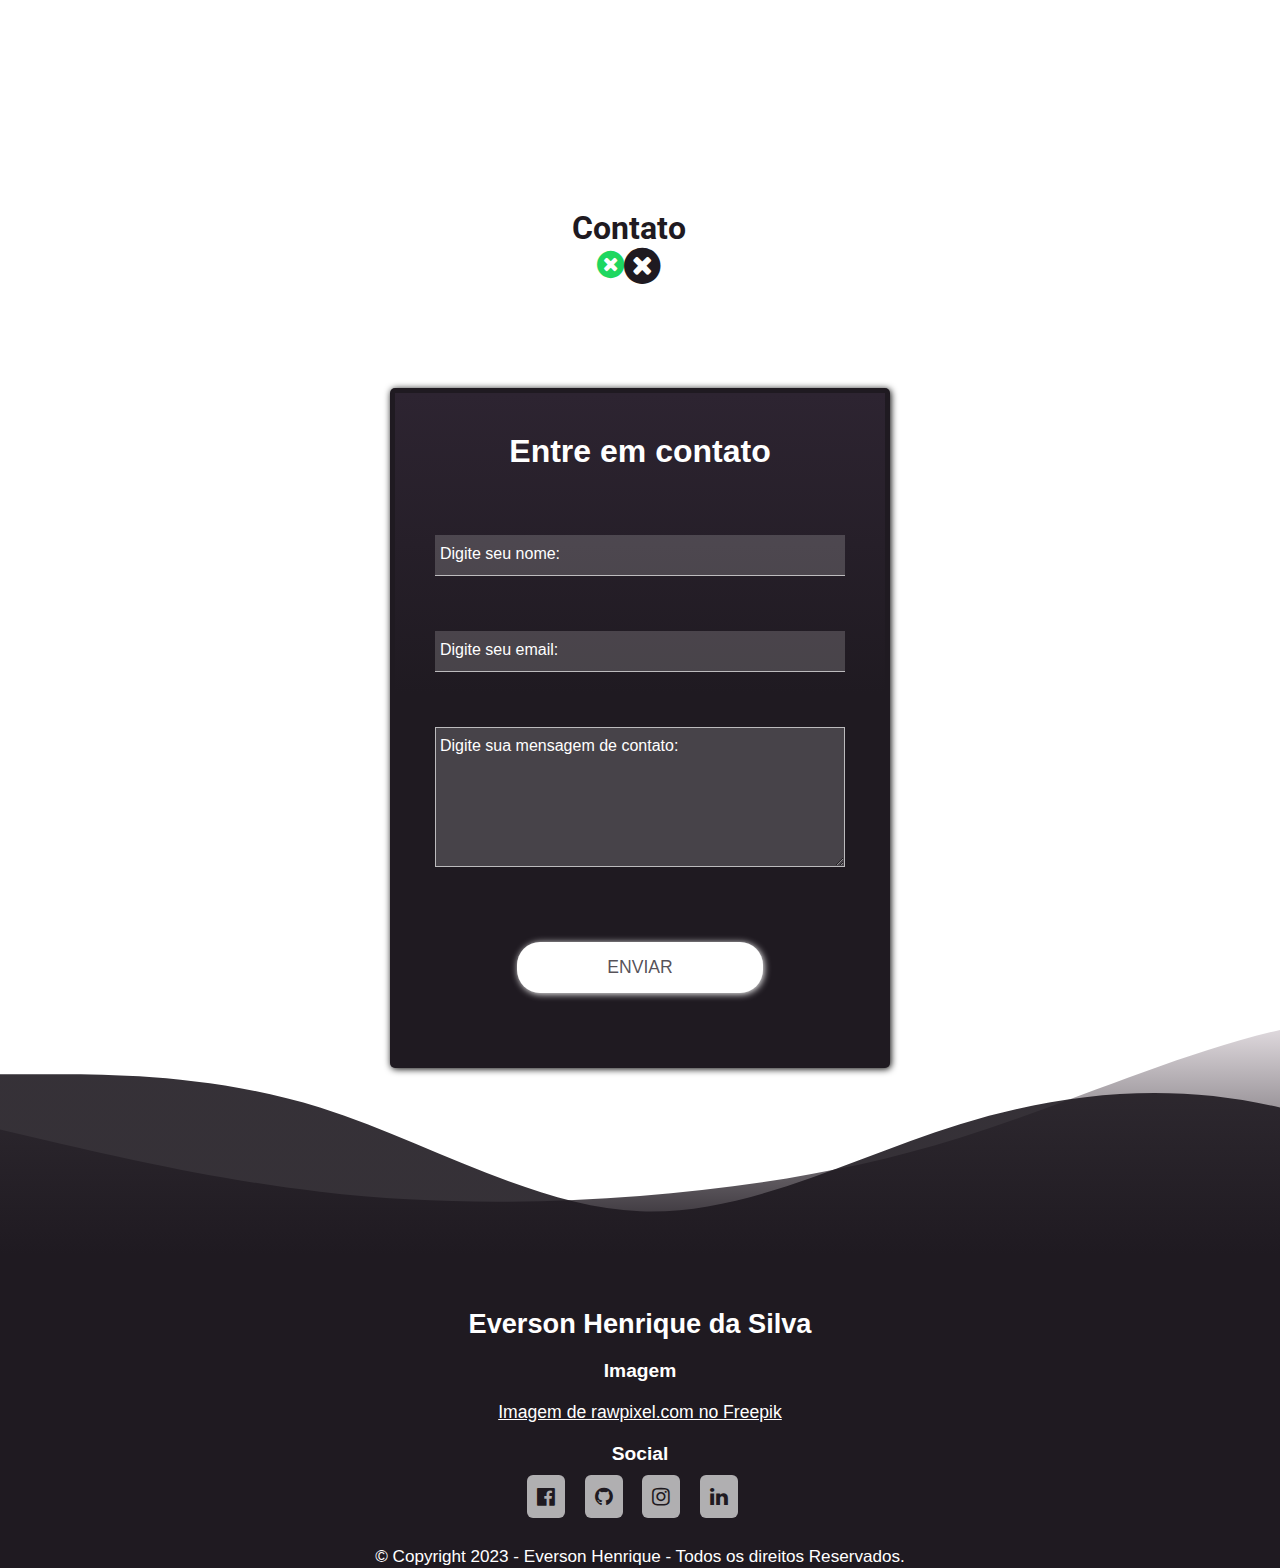
==== commit 7285a6b9: "Atualizacao_03_10" ====
--- a/newPortifolio/index.html
+++ b/newPortifolio/index.html
@@ -28,6 +28,7 @@
                 <a href="#experi" target="_self">experiências</a>
                 <a href="#ling" target="_self">habilidades</a>
                 <a href="#port" target="_self">projetos</a>
+                <a href="#tittle-cont" target="_self">contato</a>
             </div>
             <span style="display: none;">
                 <a href="https://www.facebook.com/eversoHenrique" target="_blank" rel="external">
@@ -54,6 +55,7 @@
                     <a href="#experi" target="_self">experiências</a>
                     <a href="#ling" target="_self">habilidades</a>
                     <a href="#port" target="_self">projetos</a>
+                    <a href="#tittle-cont" target="_self">contato</a>
                 </div>
             </header>
             <div class="social fa-stack fa-lg"> 
@@ -112,6 +114,7 @@
                     <h3>Empresas</h3>
                     <ul id="lista-ex">
                         <li class="btnHoverEX">New</li>
+                        <li>Núcleo</li>
                         <li>Pajuçara</li>
                         <li>XSupermecados</li>
                     </ul>
--- a/newPortifolio/css/style.css
+++ b/newPortifolio/css/style.css
@@ -169,12 +169,14 @@
     background-color: #ffffffce;
     border: 1px solid var(--cor-fundo-1);
     margin-top: 6px;
+    
 }
 .progress{
     width: 20%;
     height: 100%;
     border-right: 1px solid var(--cor-fundo-1) ;
     background-color: var(--cor-destaque-1);
+    transition: 1.7s ease-in-out;
 }
 /* Cabeçario */
 header{
@@ -580,7 +582,7 @@
 #habilidades{
     position: relative;
     min-height: 130vh;
-    background-image: linear-gradient(#fff 80%,#EBEFF7);
+    
 }
 #container-graficos{
     width: 70vw;
@@ -627,7 +629,7 @@
     background-size: cover; 
 }
 #projetos > h2{
-    top: 18%;
+    top: 13%;
     color: var(--cor-fundo-1);
 }
 #projetos > article{
@@ -696,6 +698,10 @@
     box-shadow: 0px 1px 1px 1px rgba(0, 0, 0, 0.158);
     
 }
+
+.projeto:nth-of-type(7){
+    background-size: 100px 100px !important;
+} 
 
 .tecnologias{
     display: flex;
@@ -910,6 +916,7 @@
     transition: 0.4s ease-in-out;   
 }
 input[type="submit"]:hover{
+    border-radius: 0 !important;
 scale: 0.97;
 }
 
--- a/newPortifolio/css/mediaQuery/style.css
+++ b/newPortifolio/css/mediaQuery/style.css
@@ -175,7 +175,7 @@
         left: 0px;
         gap: 20px 10px !important;
     }
-    .tecnologias > 
+    
 }
 /* media para tablet */
 @media screen and (min-width:670px) and (max-width:992px) {
@@ -374,6 +374,16 @@
     #experiencia{
        margin: 0px !important;
     }
+    
+    #Container-contact{
+        width: 100vw;
+    }
+    input[type="submit"]{
+        width: 300px;
+    }
+    label{
+        font-size: 1.28em;
+    }
 }
 /* Resolver um bug em determinado momento */
 @media screen and (min-width:992px)and (max-width:1200px){
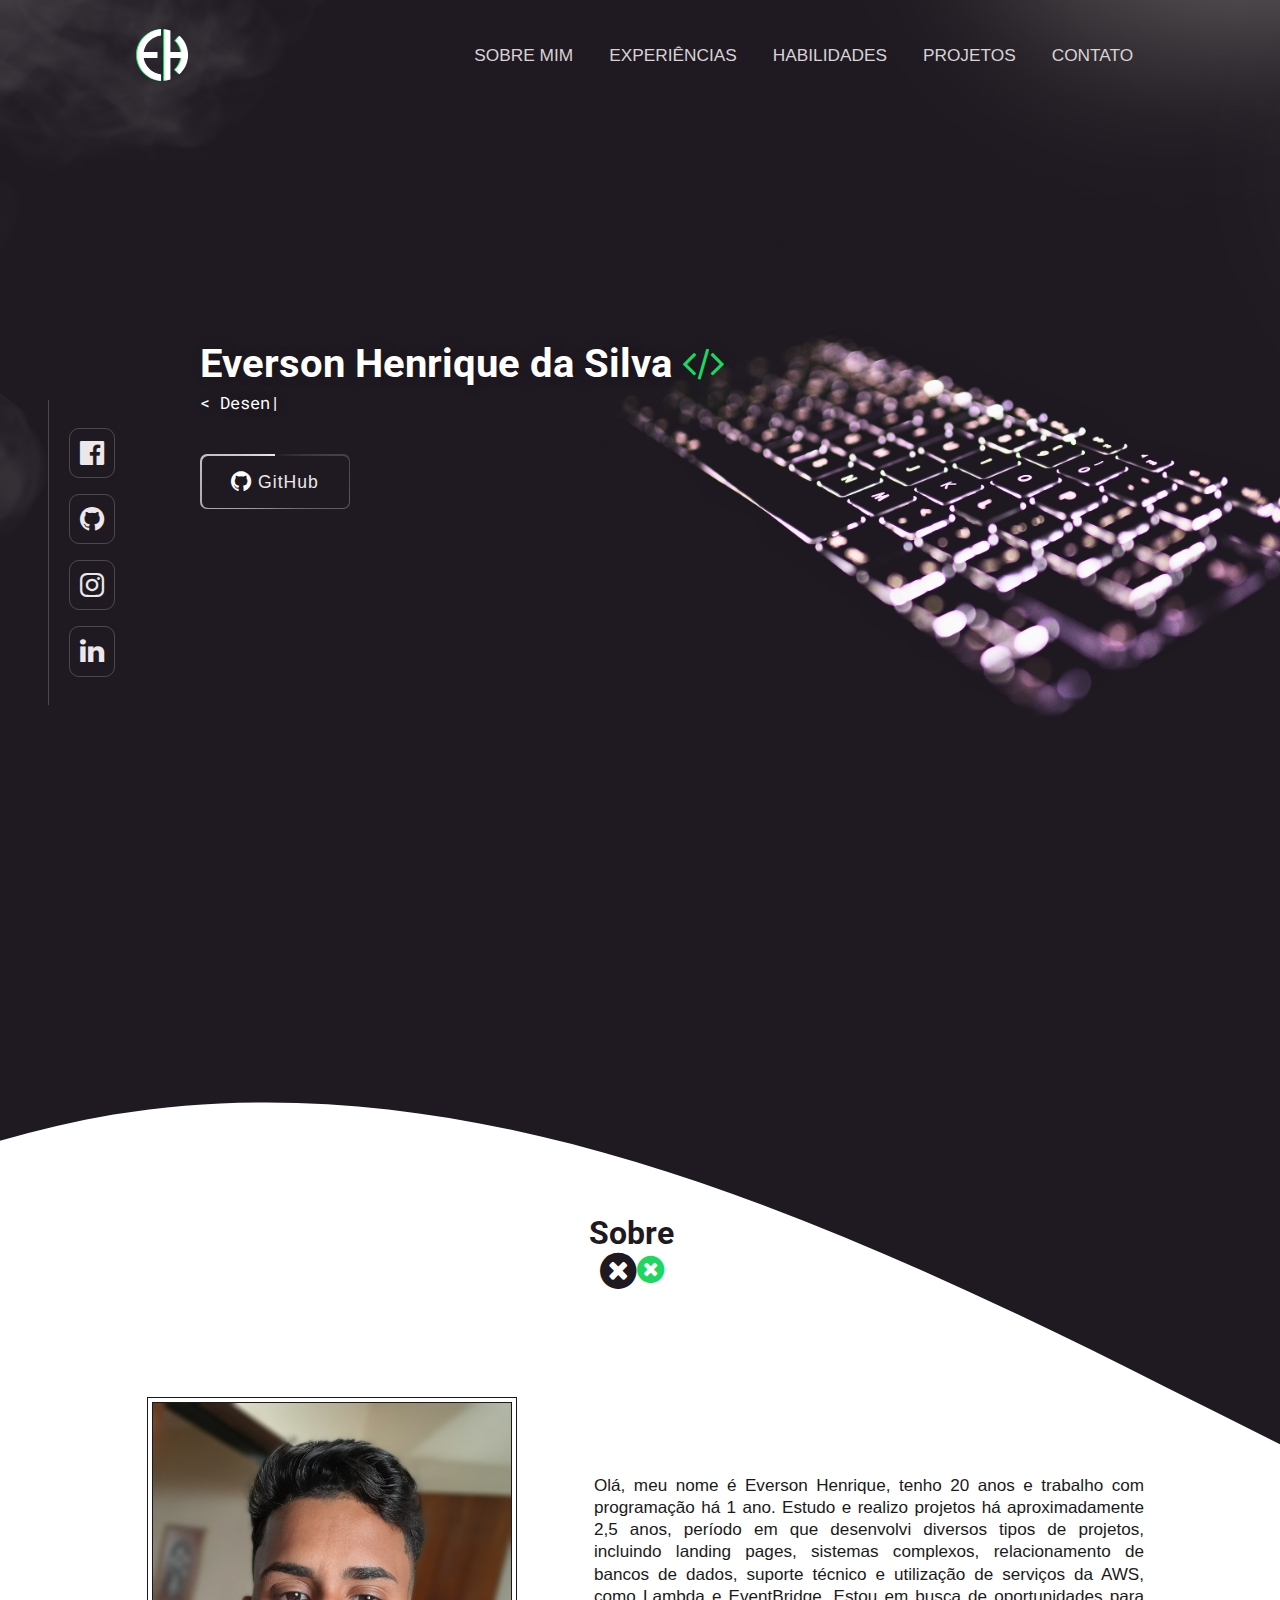
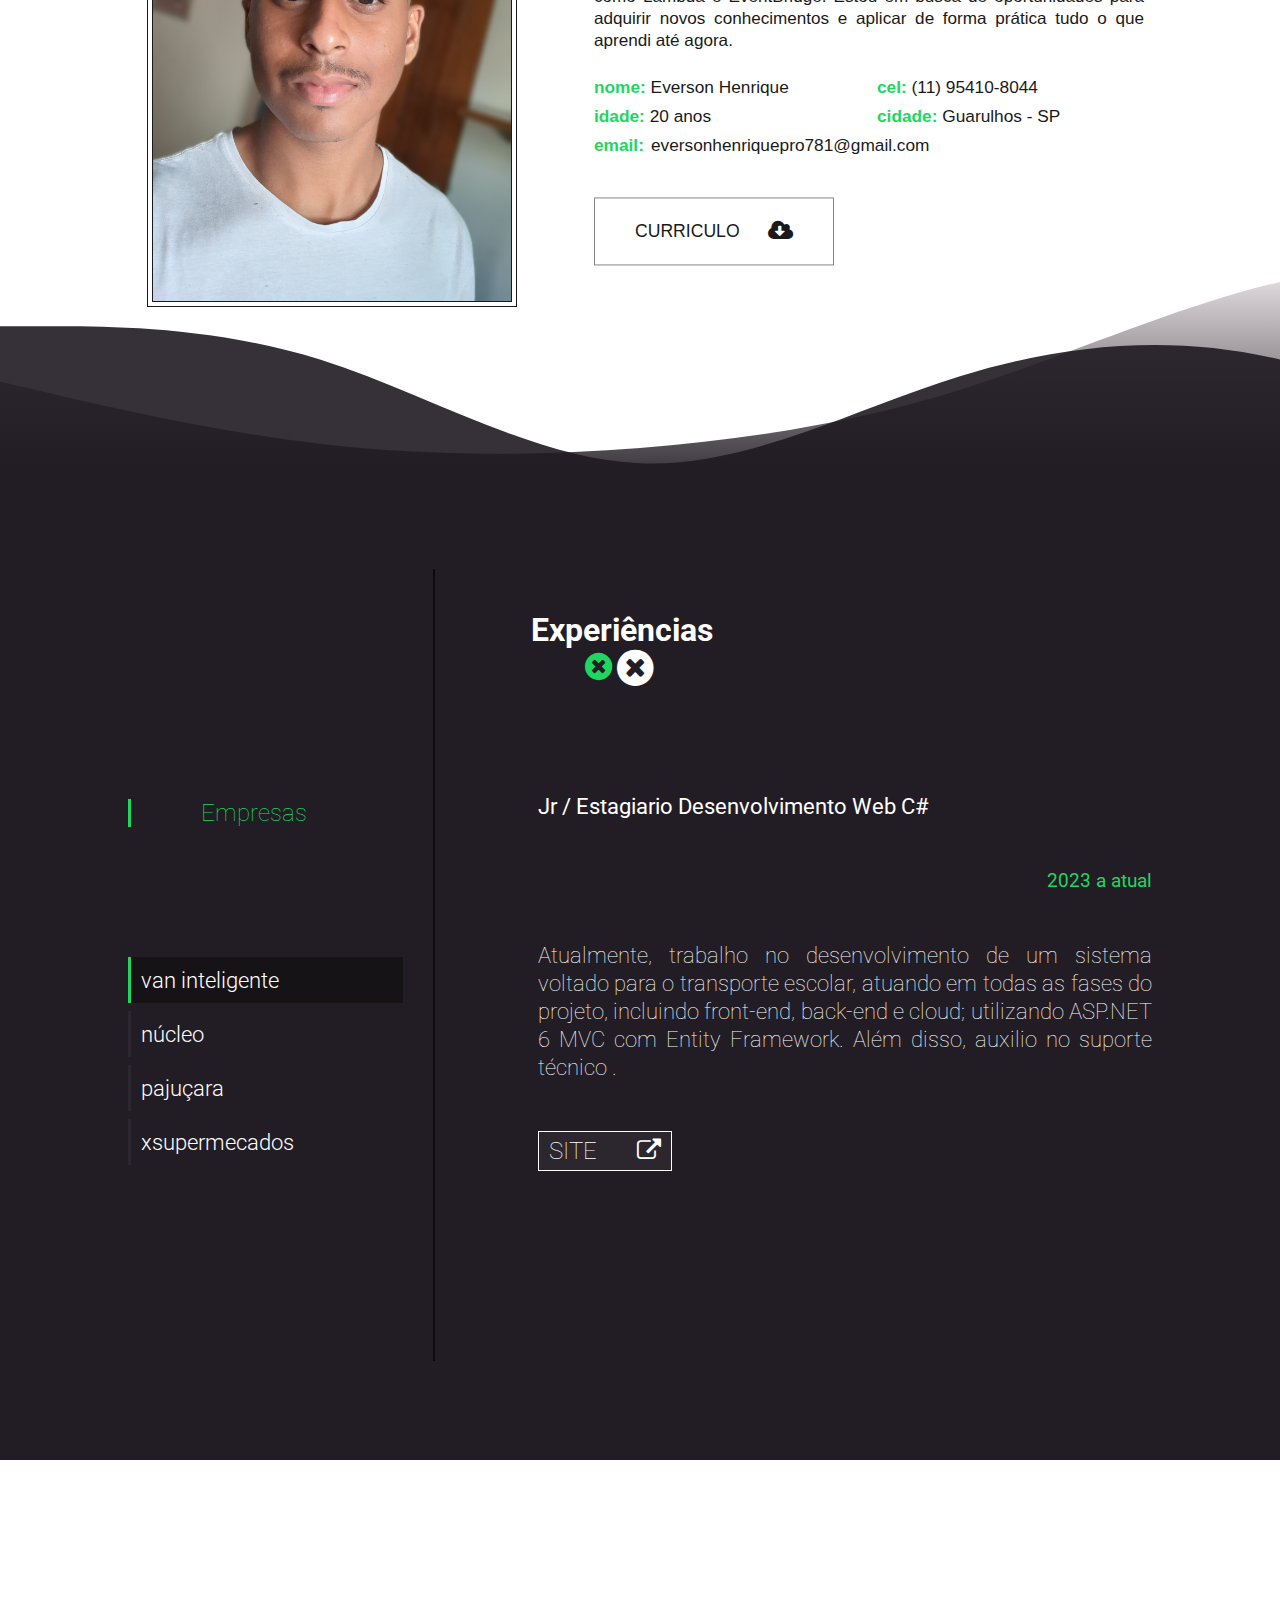
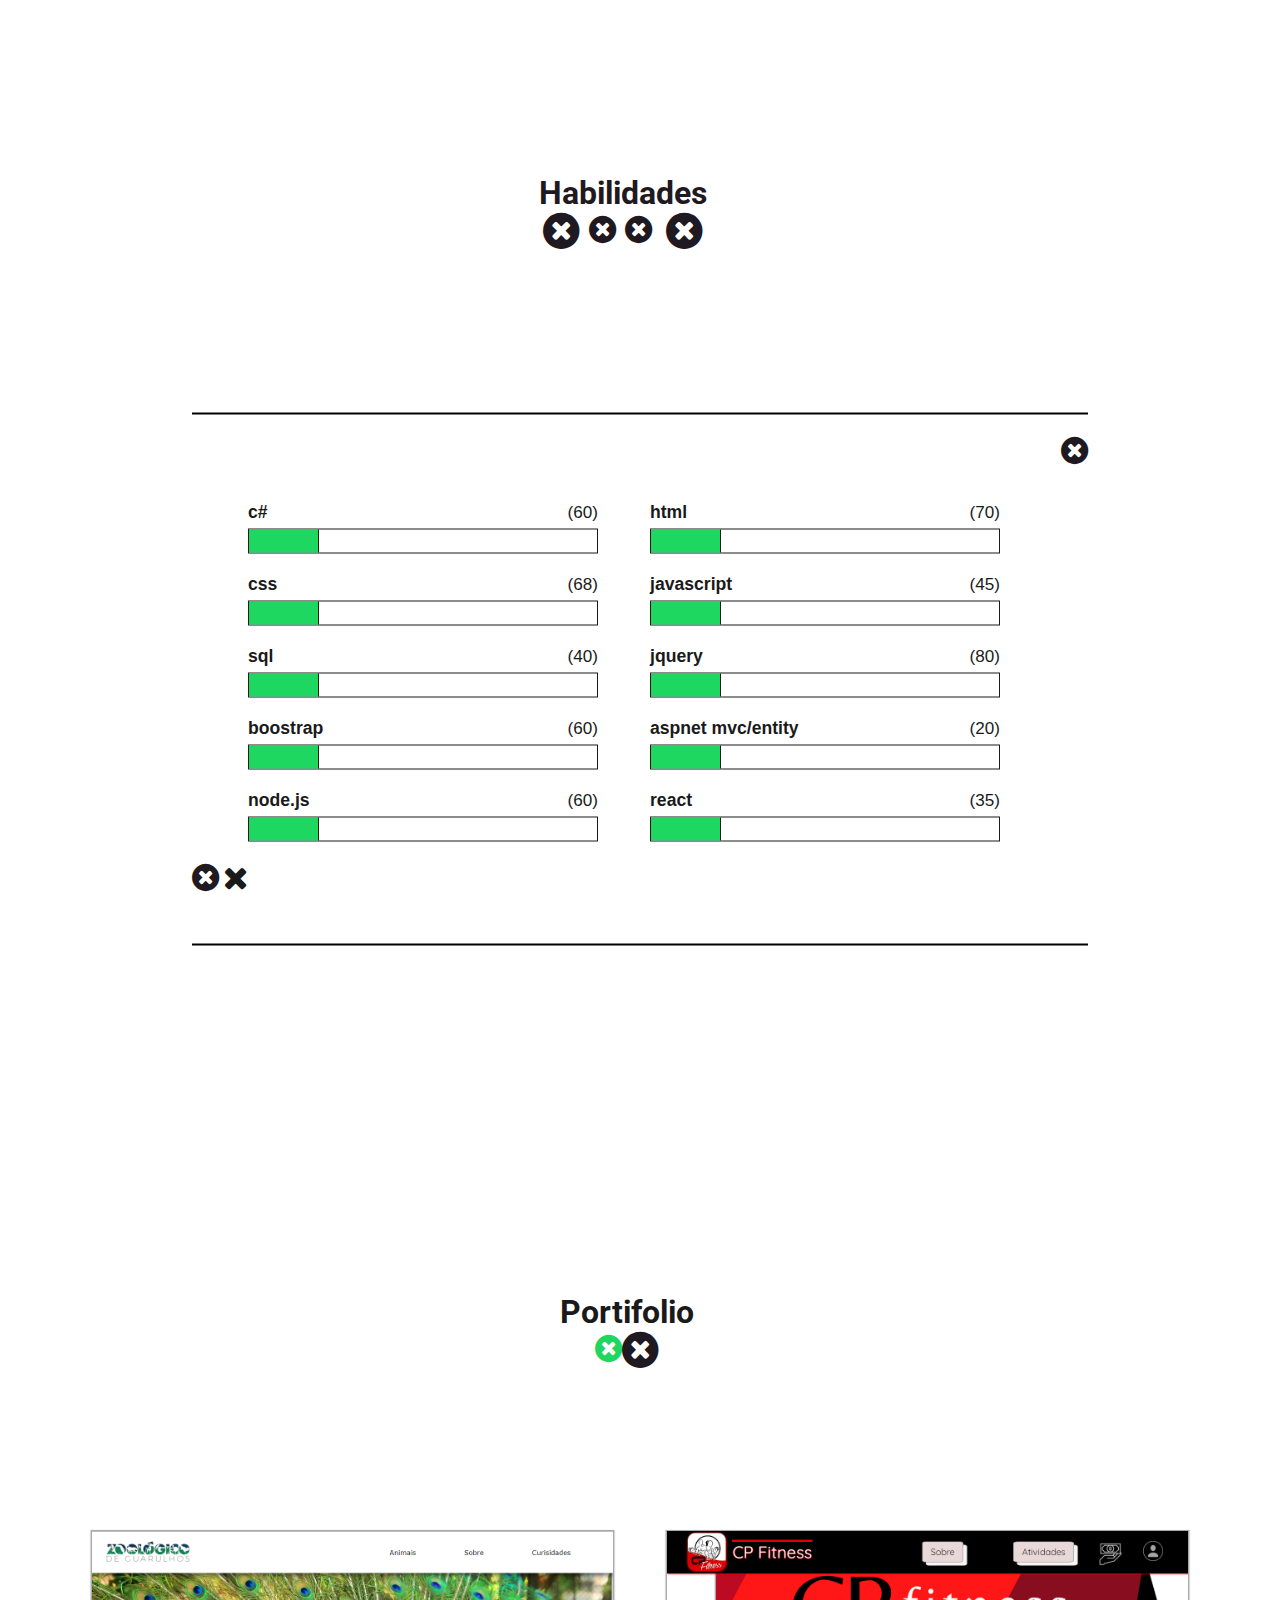
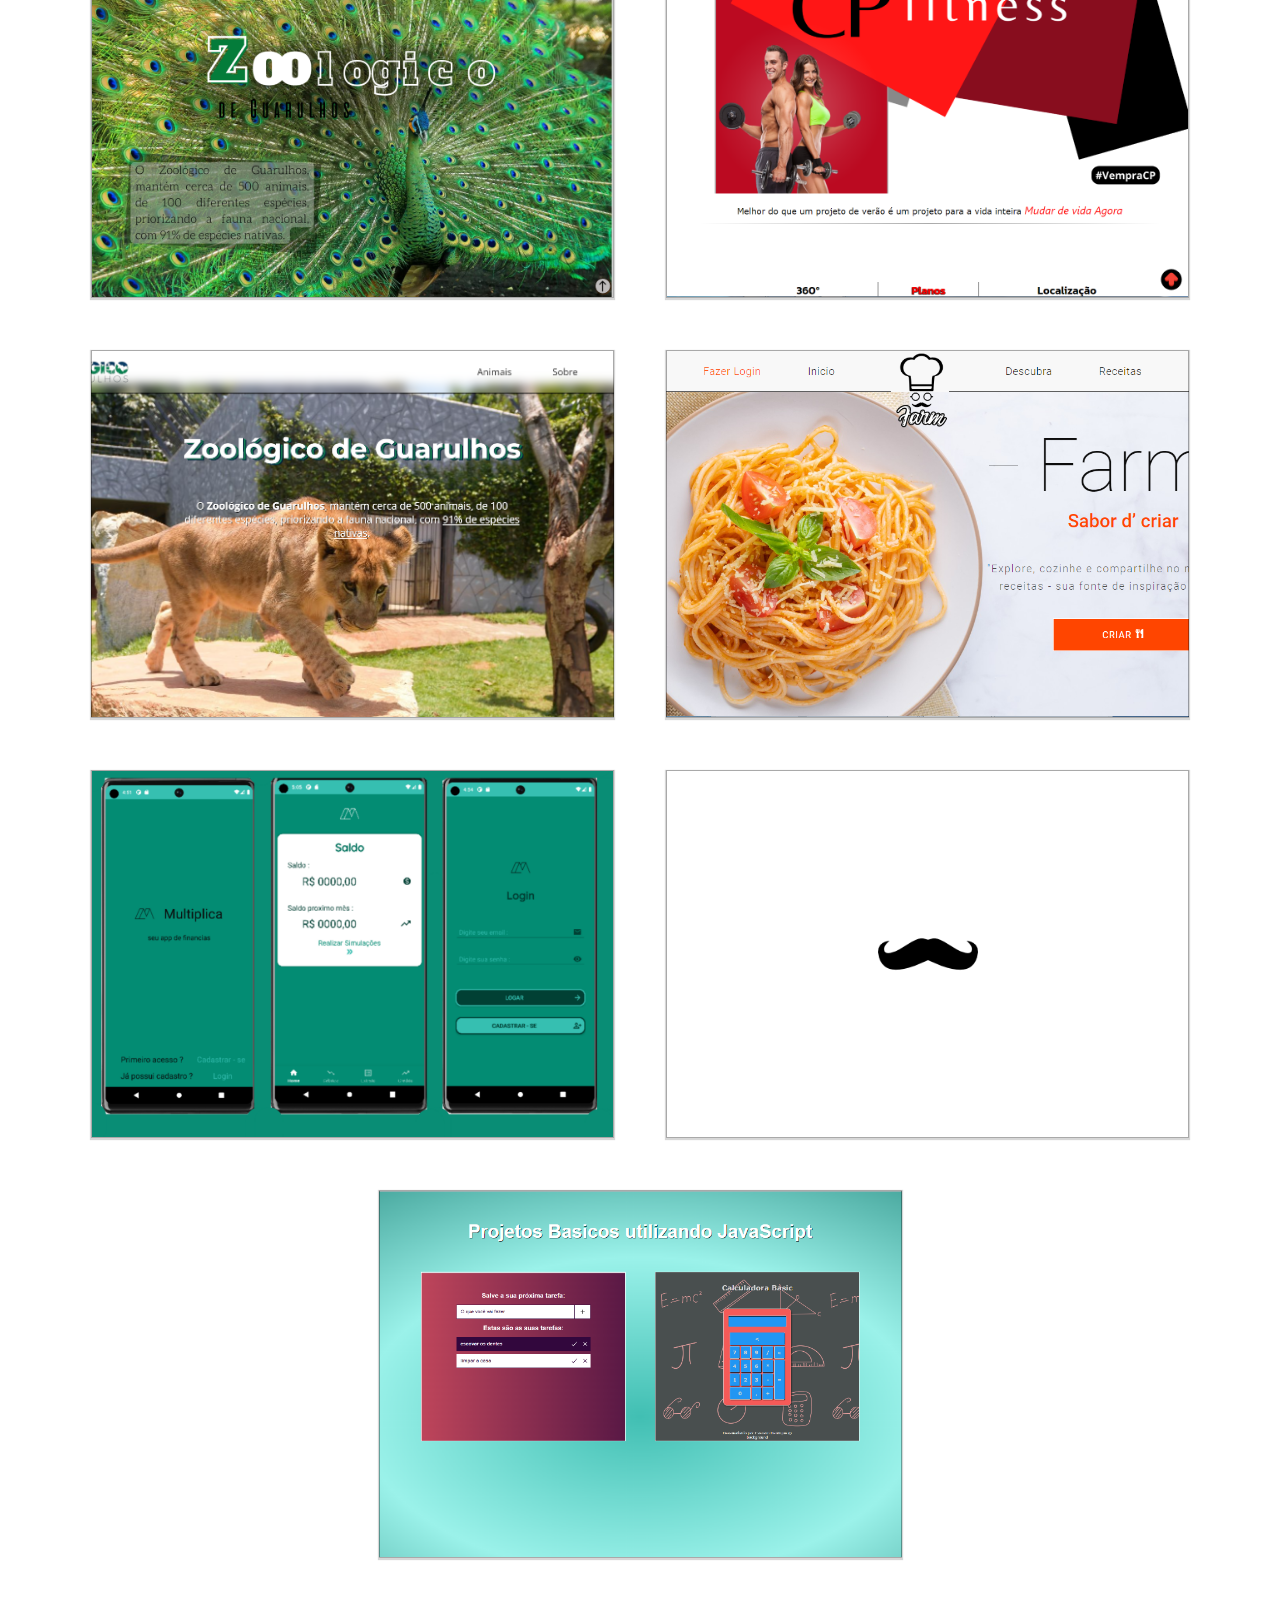
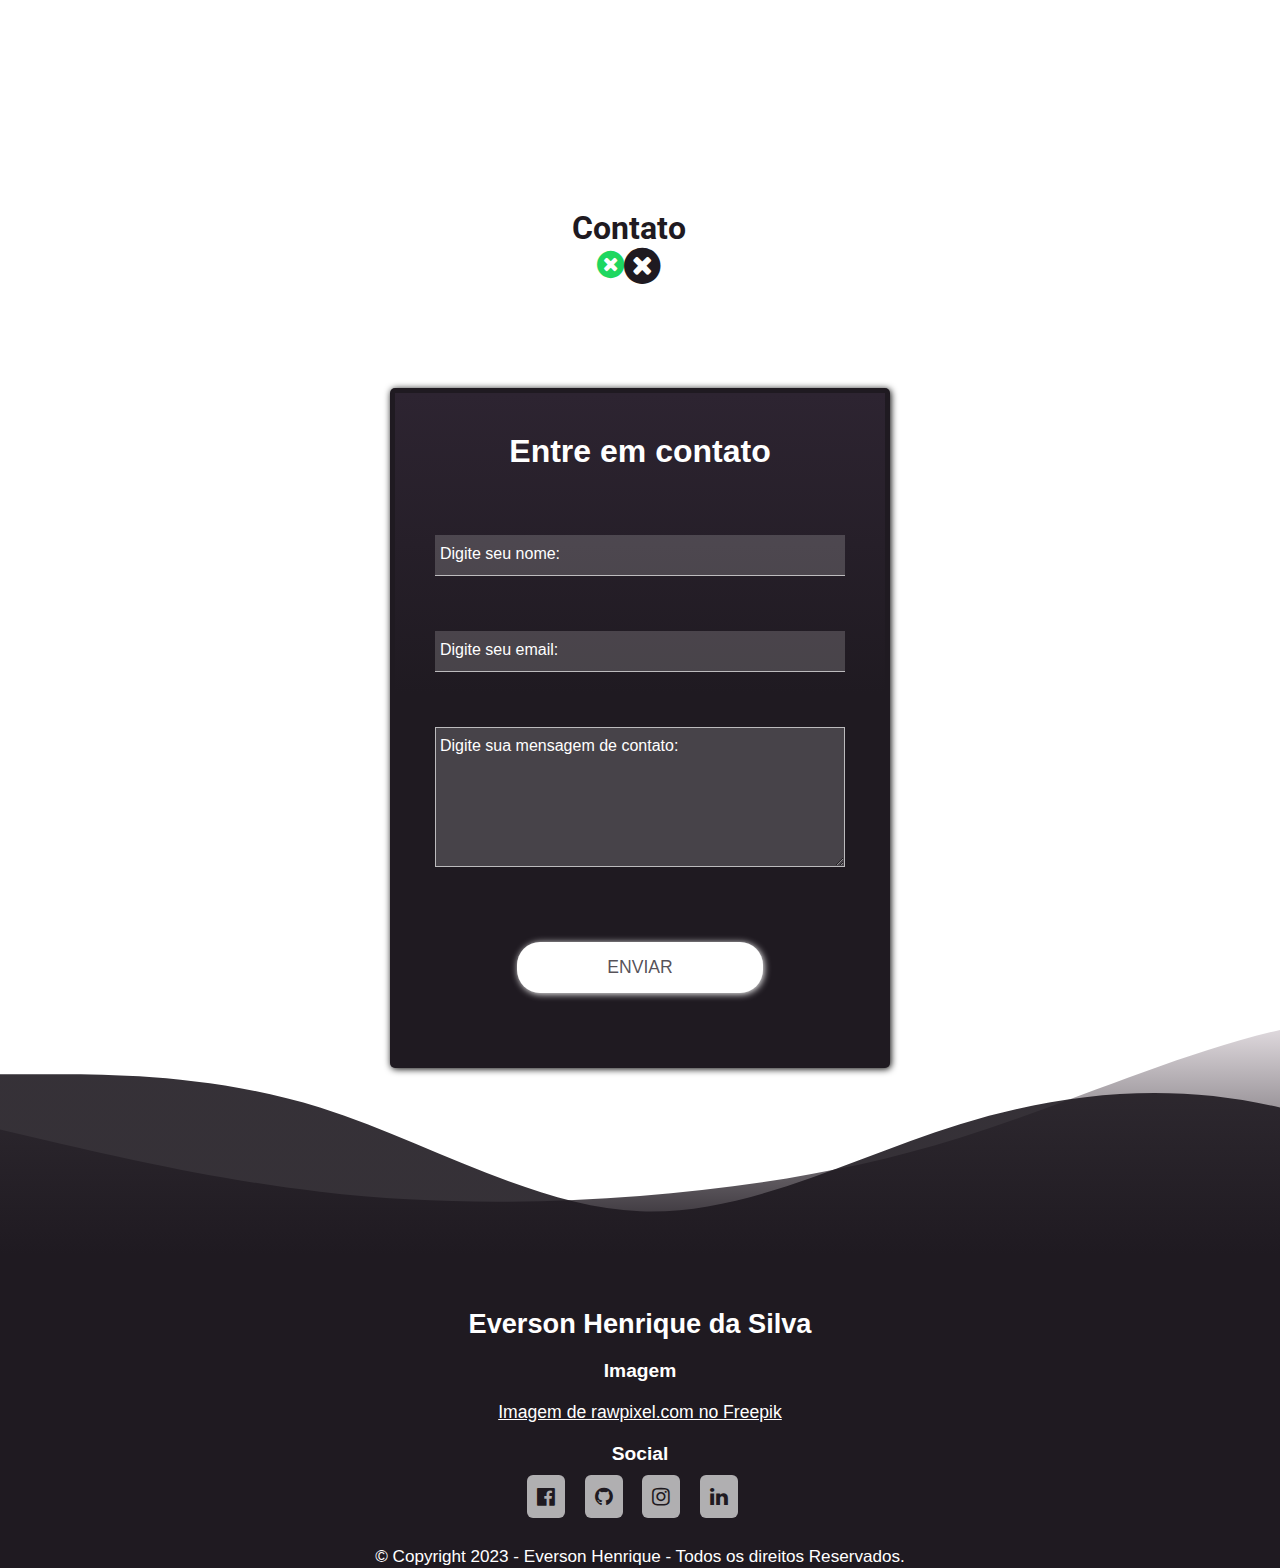
==== commit 0dd64500: "atualização momentanea" ====
--- a/newPortifolio/index.html
+++ b/newPortifolio/index.html
@@ -5,7 +5,7 @@
     <meta http-equiv="X-UA-Compatible" content="IE=edge">
     <meta name="viewport" content="width=device-width, initial-scale=1.0">
     <title>Everson Henrique</title>
-    <link rel="shortcut icon" href="./imagens/favicon/favicon.ico" type="image/x-icon">
+    <link rel="shortcut icon" href="assets/favicon/favicon.ico" type="image/x-icon">
     <!-- CSS Principal -->
     <link rel="stylesheet" href="./css/style.css" media="all">
     <!-- MediaQuery (CSS) -->
@@ -48,7 +48,7 @@
         <section id="home" >
             <header>
                 <div>
-                    <img src="./imagens/logo/logo_180px.png" alt="logo" class="logo">
+                    <img src="assets/img/logo.svg" alt="logo" class="logo" width="70">
                 </div>
                 <div class="init-hidden">
                     <a href="#sobre" target="_self">sobre mim</a>
@@ -85,15 +85,15 @@
                 <img src="./imagens/eu.jpg" alt="Foto Everson Henrique" id="eu">
             </div>
             <article class="init-hidden">
-                <p>Olá meu nome é Everson Henrique, tenho 19 anos já trabalhei como jovem aprendiz administrativo e no supermercado X; durante minha jornada percebi que deveria seguir na areá de tecnologia pela qual tenho paixão e muita vontade de aprender, curso Analise e Desenvolvimento de Sistemas no centro universitário Eniac; durante todas minhas experiências busquei sempre aprender diversas habilidades como: comunicação assertiva, pro-atividade, agilidade, pensamento critico. E hoje em dia busco minha primeira oportunidade de entrar na areá de Tecnologia.</p>
+                <p>Olá, meu nome é Everson Henrique, tenho 20 anos e trabalho com programação há 1 ano. Estudo e realizo projetos há aproximadamente 2,5 anos, período em que desenvolvi diversos tipos de projetos, incluindo landing pages, sistemas complexos, relacionamento de bancos de dados, suporte técnico e utilização de serviços da AWS, como Lambda e EventBridge. Estou em busca de oportunidades para adquirir novos conhecimentos e aplicar de forma prática tudo o que aprendi até agora.</p>
                 <ul>
                     <li><strong>nome: </strong> Everson Henrique</li>
-                    <li><strong>idade: </strong>19 anos</li>
+                    <li><strong>idade: </strong>20 anos</li>
                     <li><strong style="padding-right: 7px;">email:</strong>eversonhenriquepro781@gmail.com</li>
                     <li><strong>cel: </strong>(11) 95410-8044</li>
                     <li><strong>cidade: </strong>Guarulhos - SP</li>
                 </ul>
-                <a href="../newPortifolio/dowload/curriculo ( Everson Henrique da Silva ).rar" class="btn_green init-hidden" style="z-index: 0;"  type="application/x-rar-compressed" id="btn_curriculo">
+                <a href="download/curriculo-everson-henrique.pdf" class="btn_green init-hidden" style="z-index: 0;"  type="application/x-rar-compressed" id="btn_curriculo" download>
                     curriculo   
                     <i class="fa fa-cloud-download fa-lg" aria-hidden="true"></i>
                 </a>
@@ -113,7 +113,7 @@
                     </h2>
                     <h3>Empresas</h3>
                     <ul id="lista-ex">
-                        <li class="btnHoverEX">New</li>
+                        <li class="btnHoverEX">Van Inteligente</li>
                         <li>Núcleo</li>
                         <li>Pajuçara</li>
                         <li>XSupermecados</li>
@@ -121,12 +121,13 @@
                 </aside>
                 <aside id="containerDesc" class="init-hidden">
                     <div>
-                    <h3 id="titulo">Estagiario ou Junior TI</h3>
+                    <h3 id="titulo">Jr / Estagiario Desenvolvimento Web C#</h3>
                     <span id="data">
-                        coming soon
+                        2023 a atual
                     </span>
-                    <p id="text">Estou em busca de uma oportunidade na qual possa adquirir novas experiências, como ingressante na área de TI, na qual curso faculade e conheço algumas linguagens como apresentado abaixo;</p>
-                    <a href="" style="display: none;" class="btn_green" id="site" target="_blank">site <i class="fa fa-external-link" aria-hidden="true"></i></a> 
+                    <p id="text">Atualmente, trabalho no desenvolvimento de um sistema voltado para o transporte escolar, atuando em todas as fases do projeto, incluindo front-end, back-end e cloud; utilizando ASP.NET 6 MVC com Entity Framework. Além disso, auxilio no suporte técnico .
+                    </p>
+                    <a href="https://vaninteligente.com.br/" style="display: inline; opacity: 1;" class="btn_green" id="site" target="_blank">site <i class="fa fa-external-link" aria-hidden="true"></i></a> 
                     <a href="" style="display: none;"  class="btn_green" id="linkedin" target="_blank"> linkedin<i class="fa fa-linkedin-square" aria-hidden="true"></i></a>
                     </div>
                 </aside>
--- a/newPortifolio/css/style.css
+++ b/newPortifolio/css/style.css
@@ -201,7 +201,7 @@
 header > div > a::after{
     content: " ";
     width:  0%;
-    height: 3px;
+    height: 2px;
     background-color: var(--cor-destaque-1);
     position: absolute;
     top: 30px;
